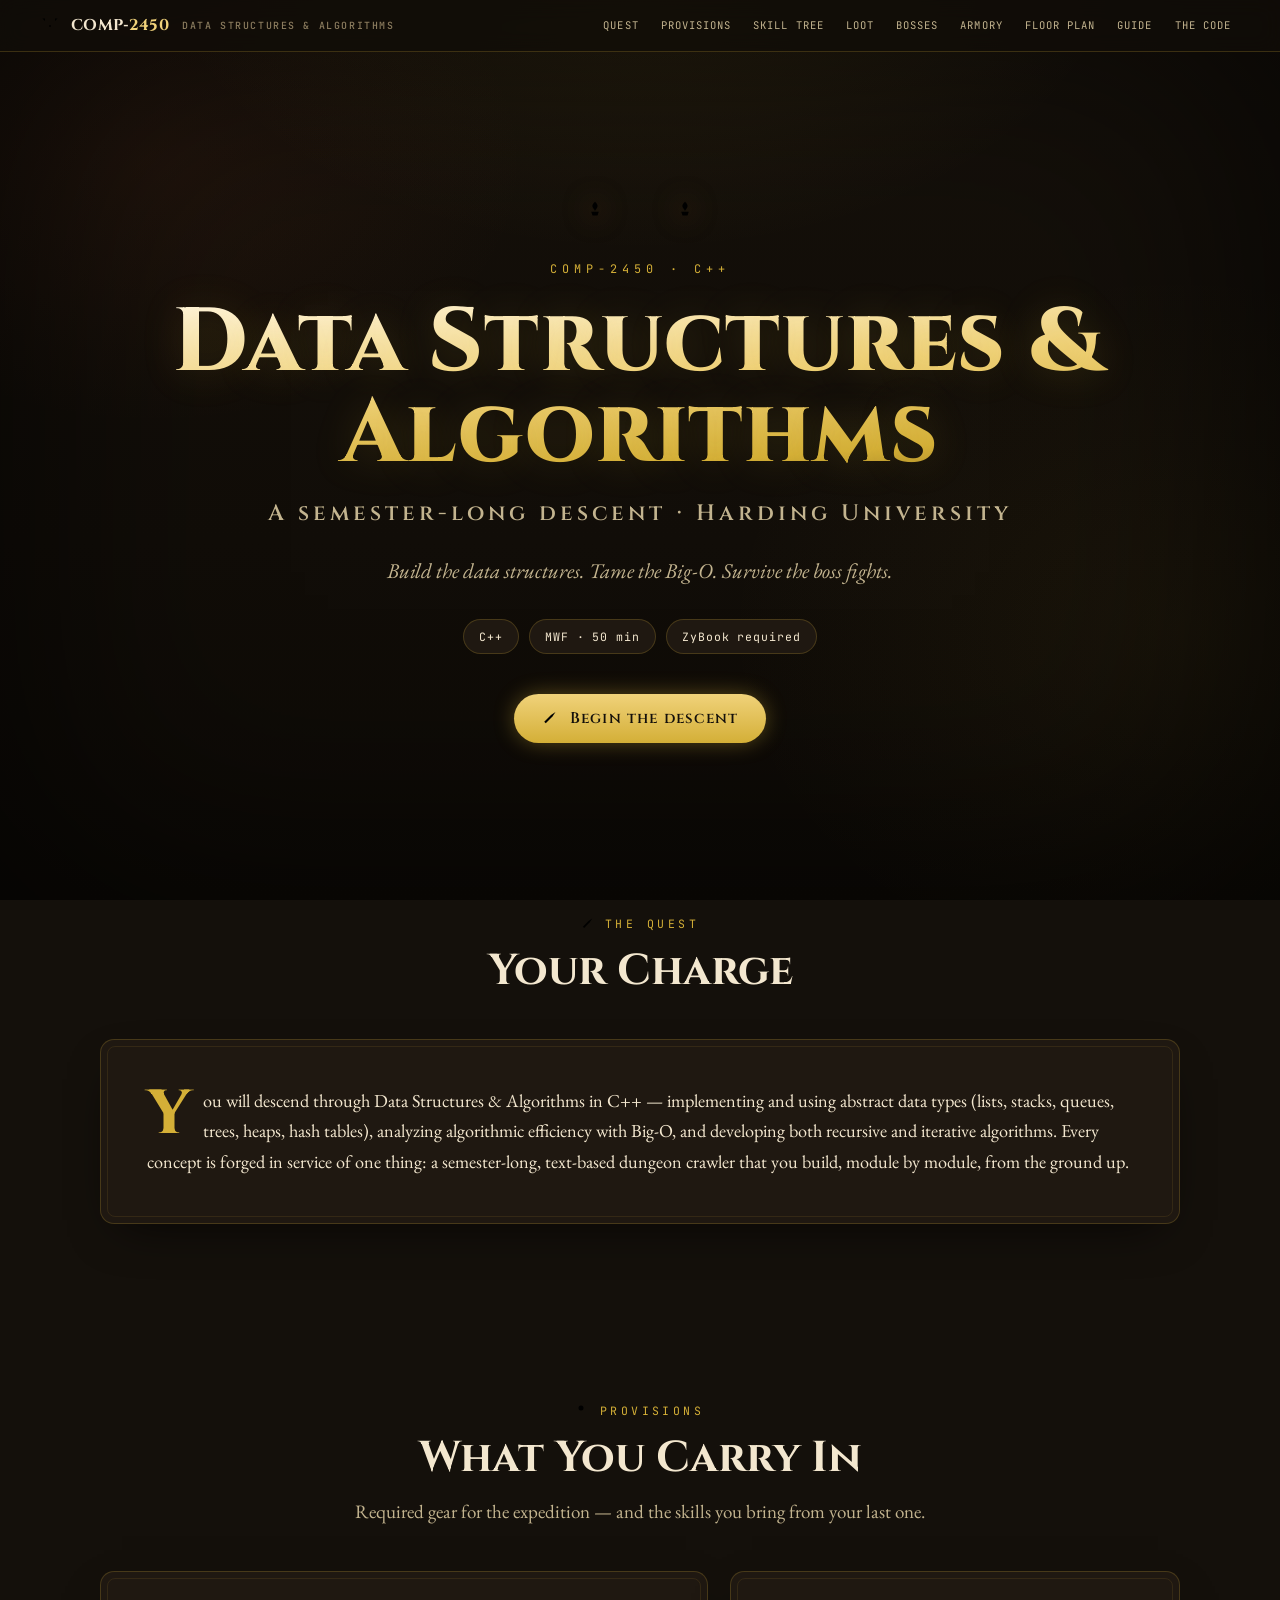
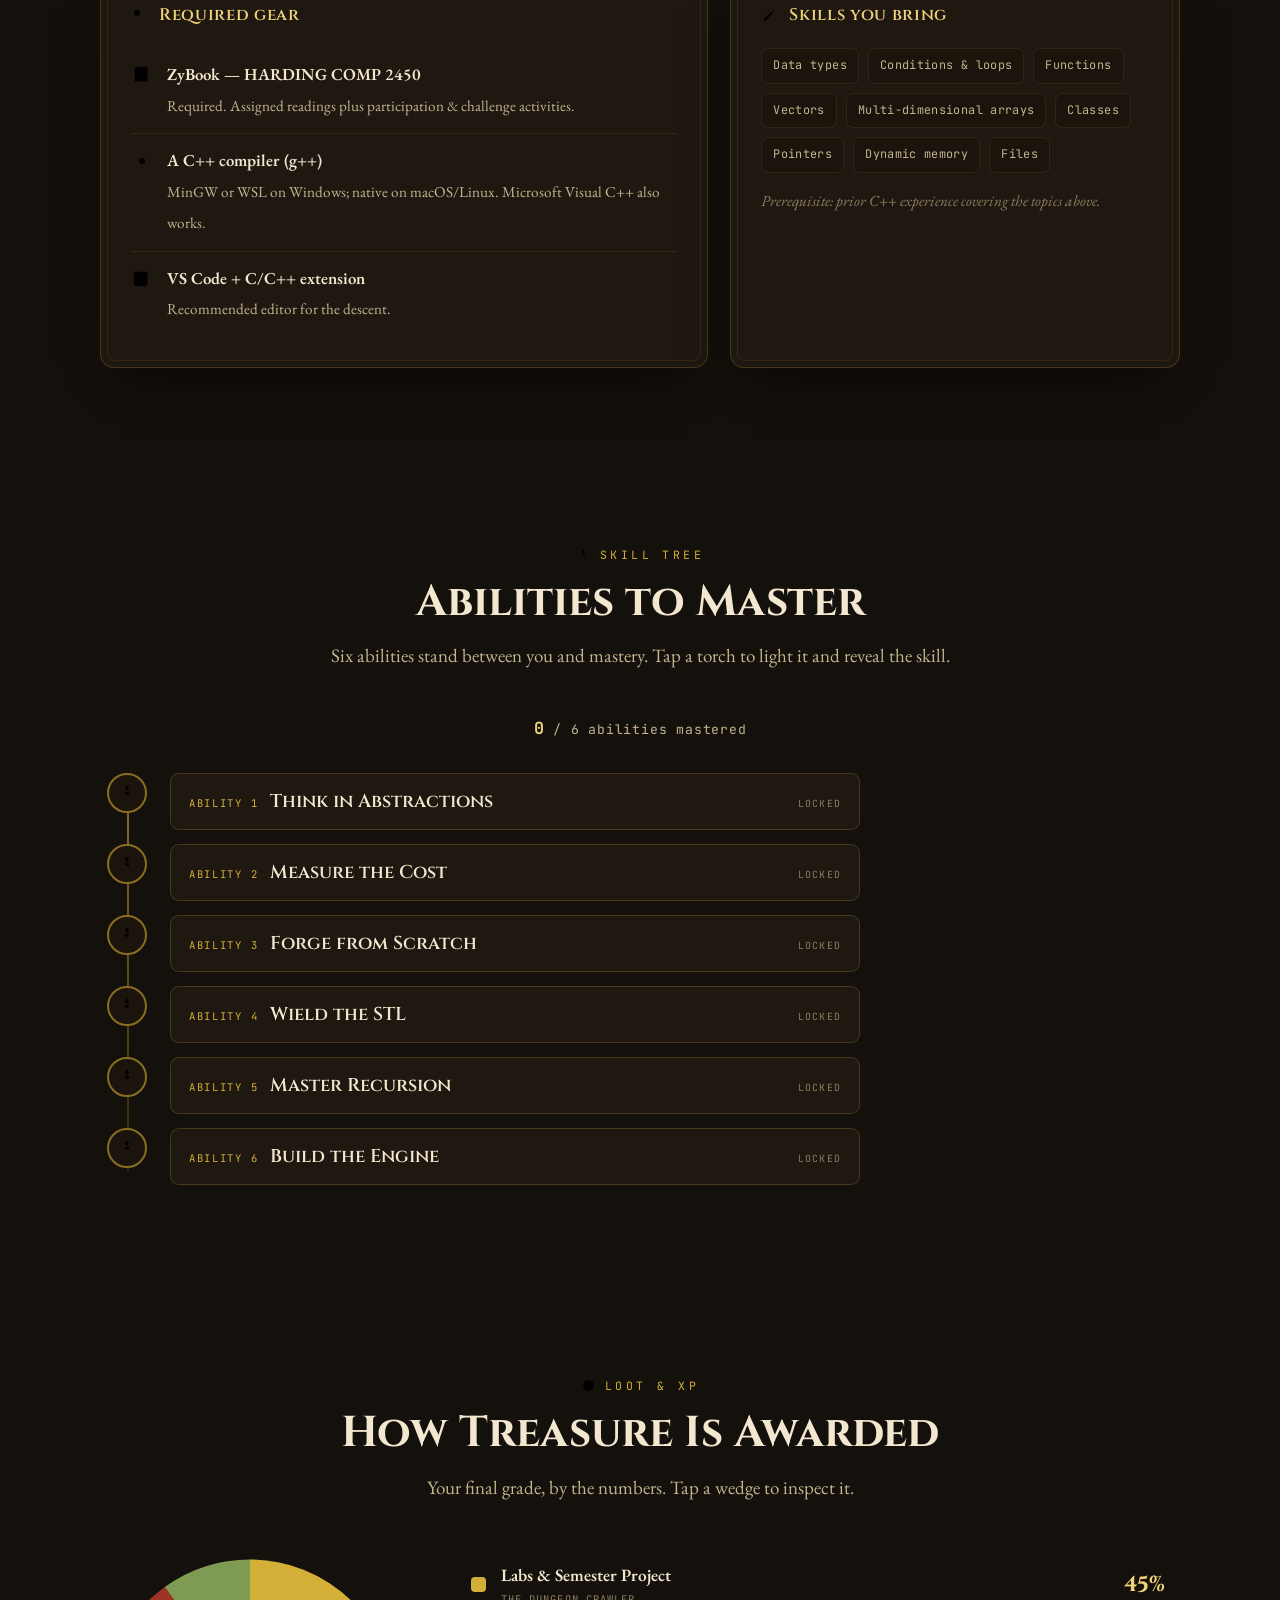
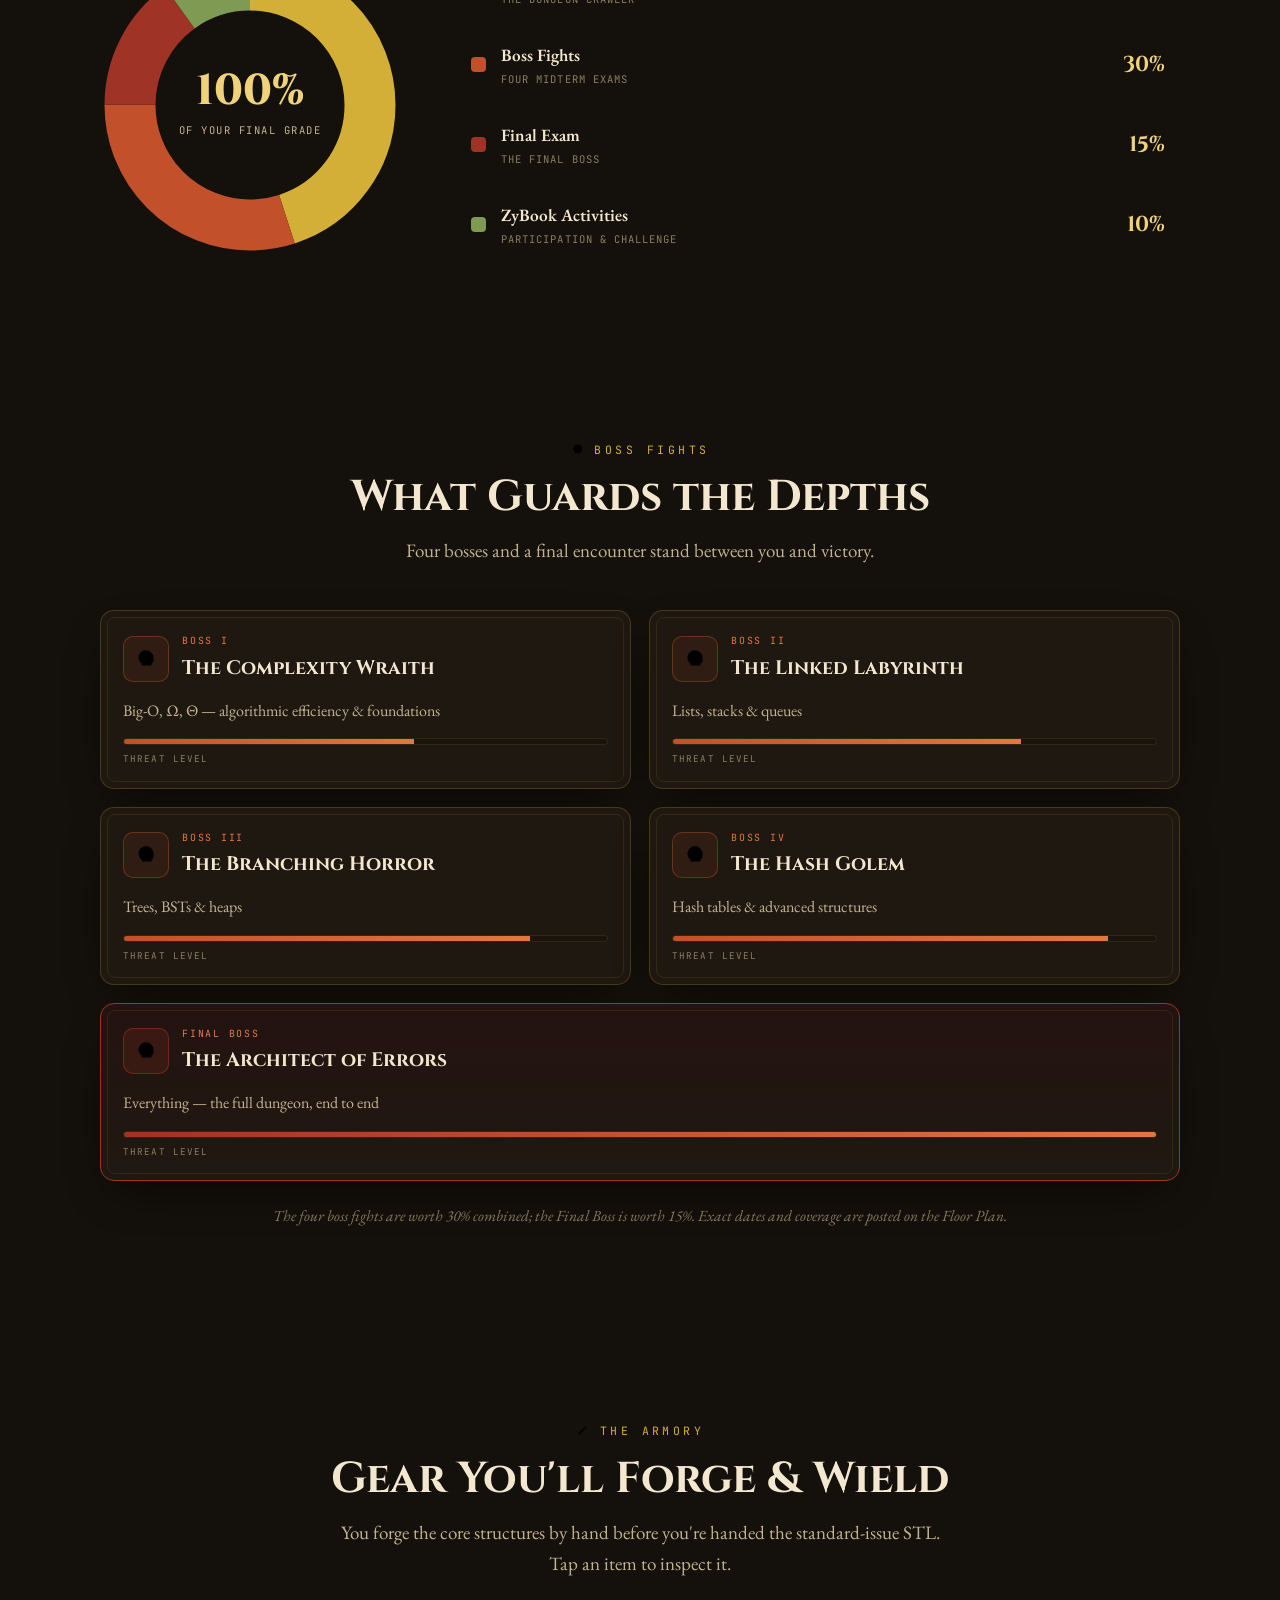
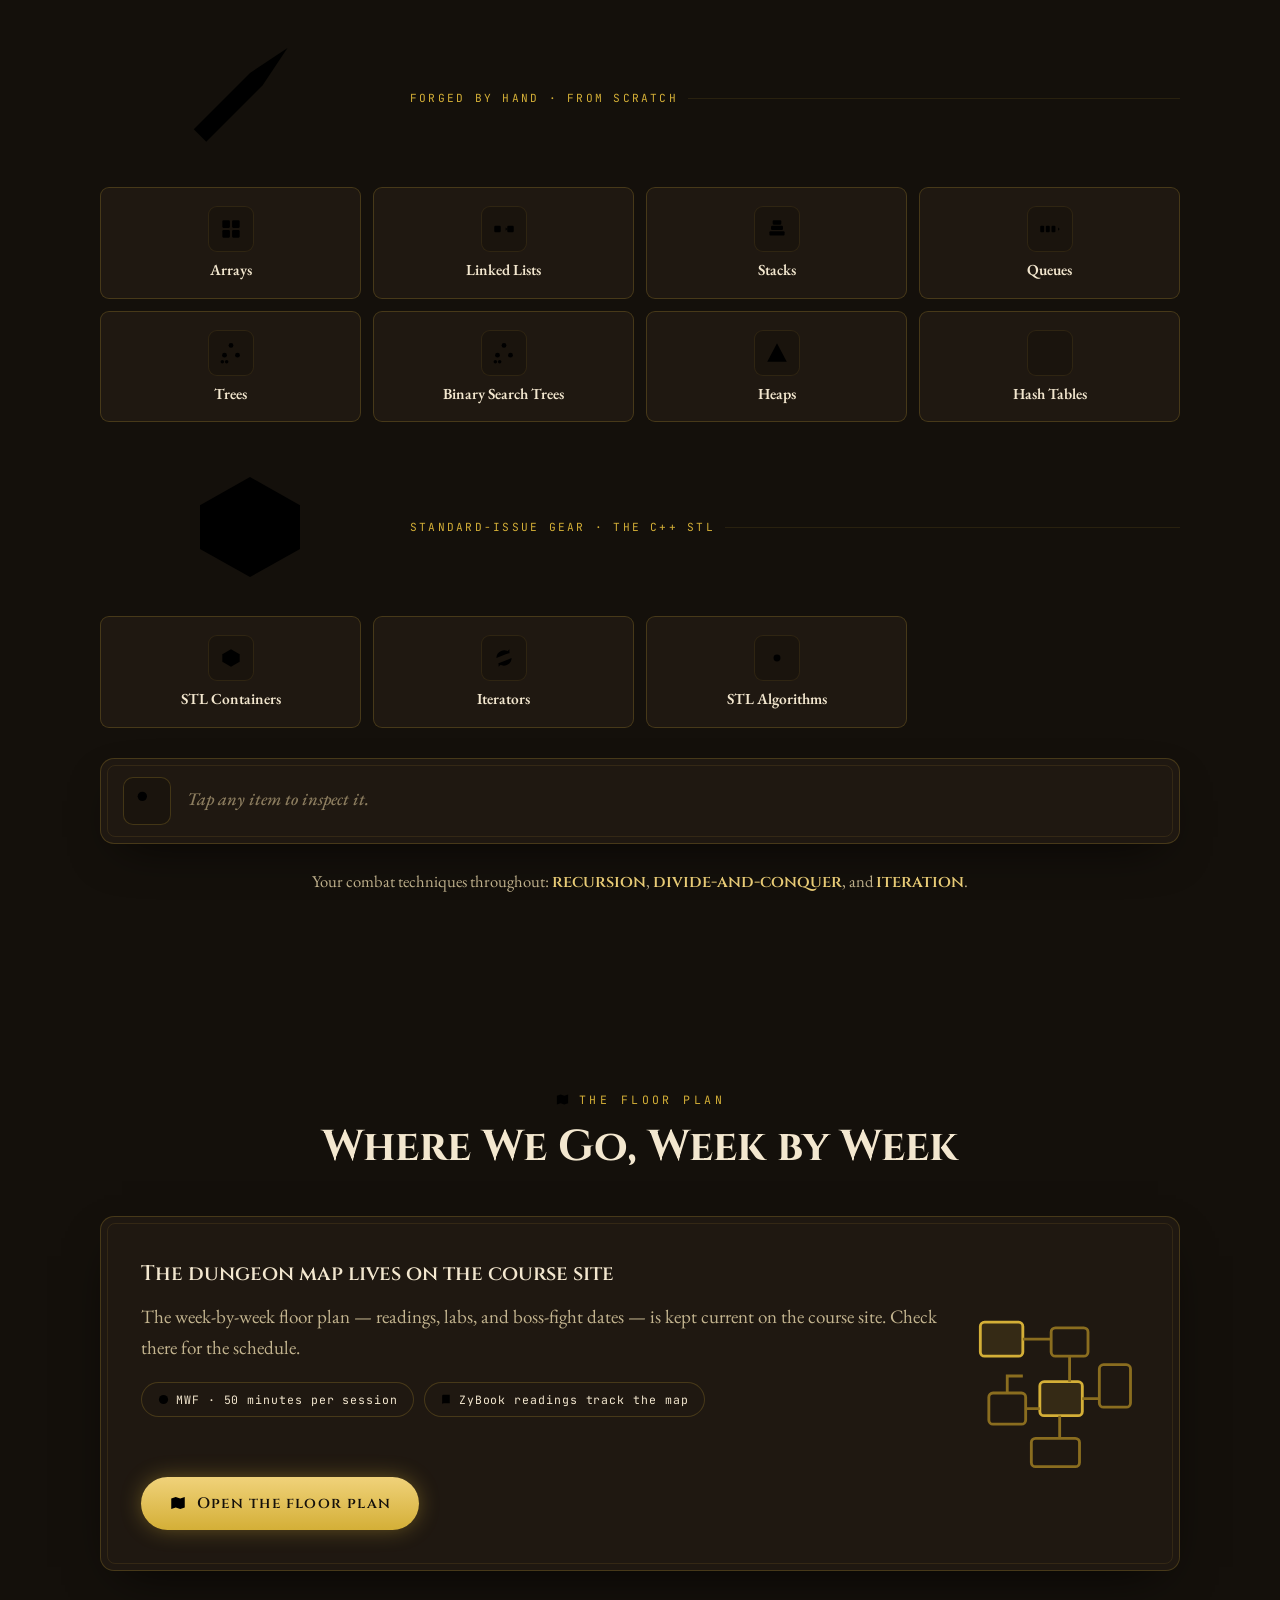
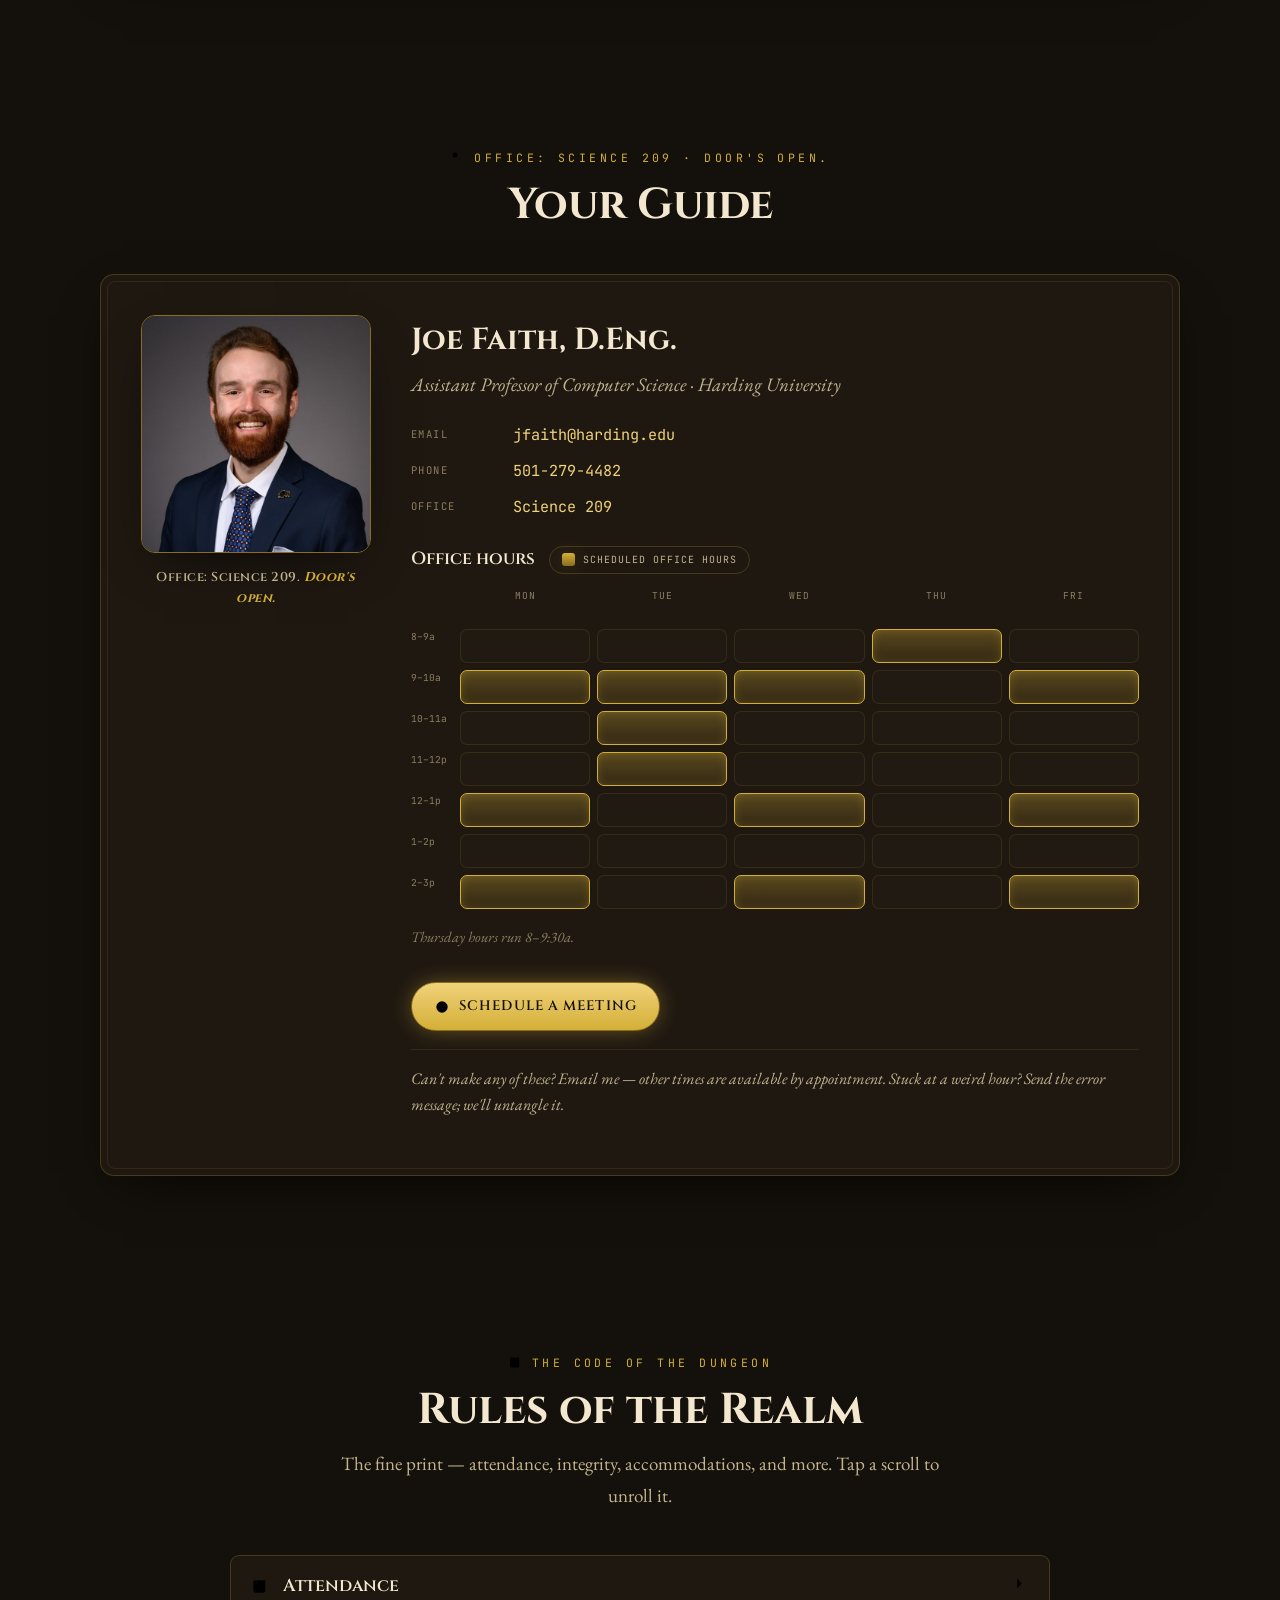
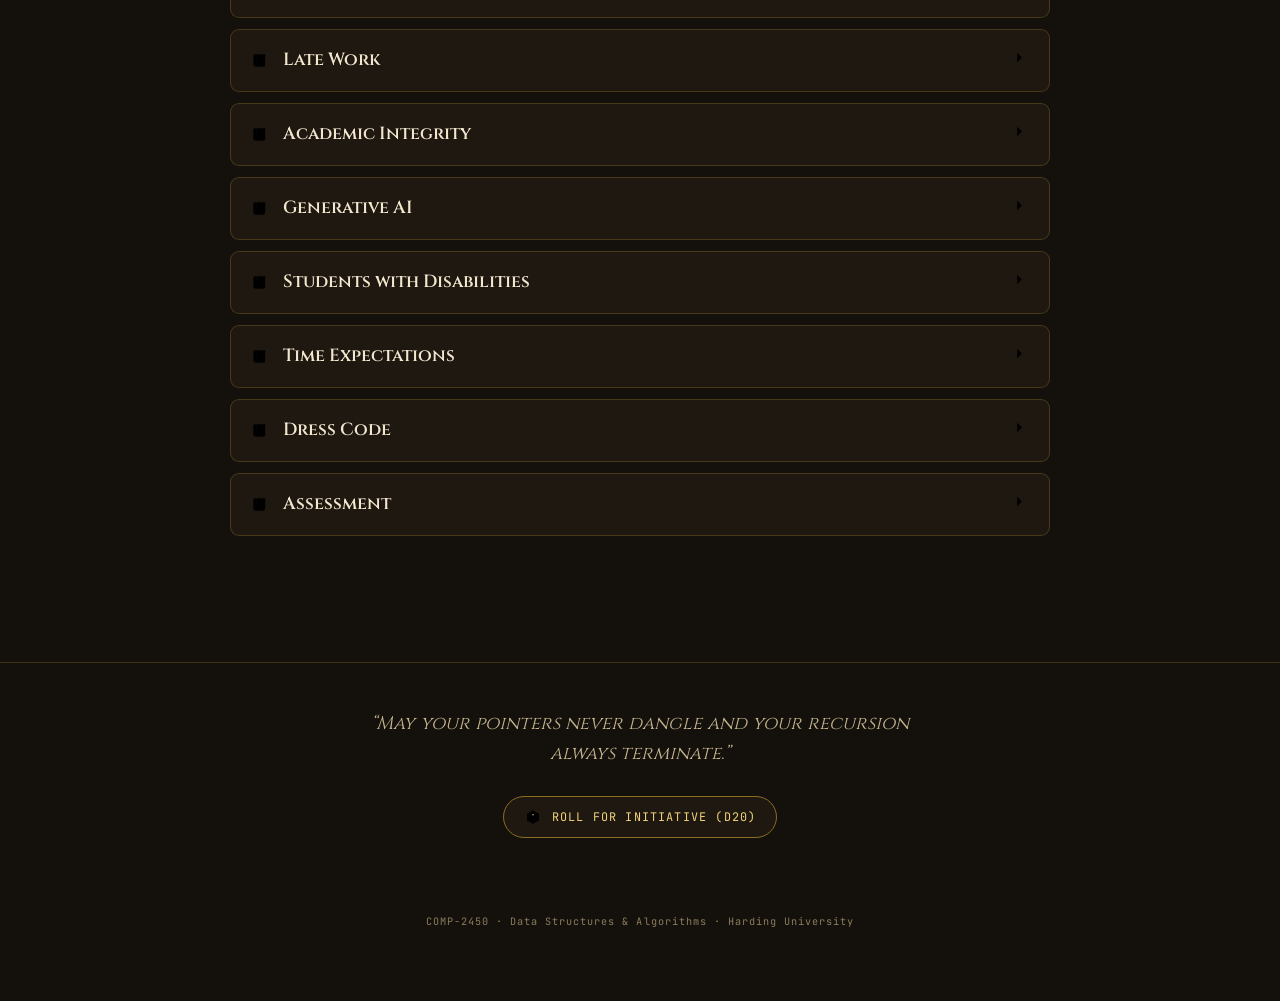
==== comp2450_syllabus_fall2026.html @ cab29ab5 "Add syllabus for Fall 2026" ====
<!DOCTYPE html>
<html lang="en">
<head>
<meta charset="UTF-8" />
<meta name="viewport" content="width=device-width, initial-scale=1.0" />
<title>COMP-2450 — Data Structures &amp; Algorithms</title>

<!--
  =====================================================================
  COMP-2450 · DATA STRUCTURES & ALGORITHMS — Interactive Syllabus
  ---------------------------------------------------------------------
  Theme: dungeon crawler. Dark gold-on-slate, torch-lit, parchment.
  Everything you'll want to edit lives in ONE place: the CONFIG object
  near the bottom of this file (look for "===== CONFIG ====="). Change
  text there and the page rebuilds itself. No build step, no frameworks.
  =====================================================================
-->

<!-- Typefaces:
     Cinzel       -> display headings (Roman-inscription serif, fantasy feel)
     EB Garamond  -> body copy (old-tome parchment readability)
     JetBrains Mono -> data, labels, contact info, "code" texture -->
<link rel="preconnect" href="https://fonts.googleapis.com" />
<link rel="preconnect" href="https://fonts.gstatic.com" crossorigin />
<link href="https://fonts.googleapis.com/css2?family=Cinzel:wght@500;600;700;800&family=EB+Garamond:ital,wght@0,400;0,500;0,600;1,400;1,500&family=JetBrains+Mono:wght@400;500;700&display=swap" rel="stylesheet" />

<style>
/* =====================================================================
   1. DESIGN TOKENS  (the whole palette + type system in one place)
   ===================================================================== */
:root{
  /* --- color: warm dungeon dark + antique gold + torch ember --- */
  --bg:        #14100b;   /* deep dungeon floor */
  --bg-2:      #1a140d;   /* slightly raised */
  --panel:     #1f1811;   /* panel base */
  --panel-2:   #271e14;   /* raised panel / hover */
  --ink:       #f3e7cf;   /* parchment cream (primary text) */
  --ink-dim:   #c3b48f;   /* dimmed parchment (secondary) */
  --ink-faint: #8c7d5f;   /* faint labels / eyebrows */
  --gold:      #d4af37;   /* primary gold */
  --gold-br:   #f0d27a;   /* bright gold highlight */
  --gold-deep: #8a6d1f;   /* shadowed gold (borders, rails) */
  --ember:     #c2502a;   /* danger / boss orange-red */
  --ember-br:  #e2783f;   /* bright ember */
  --crimson:   #9e3326;   /* final-boss deep red */
  --moss:      #7f9b53;   /* "unlocked" / success green */
  --line:      rgba(212,175,55,.22);  /* gold hairline */
  --line-soft: rgba(212,175,55,.11);  /* fainter hairline */

  /* --- shape & depth --- */
  --r:    14px;   /* panel radius */
  --r-sm: 9px;    /* small radius */
  --shadow: 0 18px 50px -22px rgba(0,0,0,.85);
  --glow-gold: 0 0 22px -2px rgba(212,175,55,.45);

  /* --- type --- */
  --display: "Cinzel", Georgia, serif;
  --body:    "EB Garamond", Georgia, serif;
  --mono:    "JetBrains Mono", ui-monospace, Menlo, monospace;
}

/* =====================================================================
   2. BASE / RESET
   ===================================================================== */
*,*::before,*::after{ box-sizing:border-box; }
html{ scroll-behavior:smooth; }
body{
  margin:0;
  background:var(--bg);
  color:var(--ink);
  font-family:var(--body);
  font-size:19px;
  line-height:1.65;
  -webkit-font-smoothing:antialiased;
  text-rendering:optimizeLegibility;
  overflow-x:hidden;
}
/* Layered torch-glow background painted onto the body */
body::before{
  content:"";
  position:fixed; inset:0; z-index:-2; pointer-events:none;
  background:
    radial-gradient(820px 540px at 50% -8%, rgba(212,175,55,.10), transparent 60%),
    radial-gradient(680px 480px at 12% 18%, rgba(194,80,42,.07), transparent 55%),
    radial-gradient(760px 600px at 92% 70%, rgba(212,175,55,.05), transparent 60%),
    linear-gradient(180deg, #16110b 0%, #110d08 60%, #0d0a06 100%);
}
/* Subtle stone-grain vignette */
body::after{
  content:"";
  position:fixed; inset:0; z-index:-1; pointer-events:none;
  box-shadow: inset 0 0 240px 40px rgba(0,0,0,.65);
  opacity:.9;
}
a{ color:var(--gold-br); text-decoration:none; }
a:hover{ text-decoration:underline; text-underline-offset:3px; }
img{ max-width:100%; display:block; }
:focus-visible{
  outline:2px solid var(--gold-br);
  outline-offset:3px;
  border-radius:4px;
}

.wrap{ width:min(1080px, 92vw); margin-inline:auto; }

/* =====================================================================
   3. DEPTH BAR (scroll progress, styled as how deep you've descended)
   ===================================================================== */
.depthbar{
  position:fixed; top:0; left:0; height:3px; width:0%;
  z-index:60;
  background:linear-gradient(90deg, var(--gold-deep), var(--gold) 50%, var(--gold-br));
  box-shadow:0 0 12px rgba(212,175,55,.6);
  transition:width .08s linear;
}

/* =====================================================================
   4. TOP BAR / QUEST-LOG NAV
   ===================================================================== */
.topbar{
  position:sticky; top:0; z-index:50;
  display:flex; align-items:center; justify-content:space-between;
  gap:16px; flex-wrap:wrap;
  padding:11px clamp(14px,4vw,40px);
  background:rgba(17,13,8,.78);
  backdrop-filter:blur(10px) saturate(1.1);
  border-bottom:1px solid var(--line);
}
.brand{
  display:flex; align-items:center; gap:11px;
  font-family:var(--display); font-weight:700; letter-spacing:.02em;
  color:var(--ink); font-size:.98rem;
}
.brand .ic{ width:20px; height:20px; color:var(--gold); }
.brand b{ color:var(--gold-br); font-weight:700; }
.brand small{
  font-family:var(--mono); font-size:.62rem; font-weight:500;
  letter-spacing:.16em; color:var(--ink-faint); text-transform:uppercase;
  margin-left:2px;
}
.qlog{ display:flex; flex-wrap:wrap; gap:2px 4px; }
.qlog a{
  font-family:var(--mono); font-size:.66rem; letter-spacing:.1em;
  text-transform:uppercase; color:var(--ink-dim);
  padding:6px 9px; border-radius:7px; transition:.18s;
}
.qlog a:hover{ color:var(--bg); background:var(--gold); text-decoration:none; }

/* =====================================================================
   5. AMBIENT EMBERS (drifting torch sparks; disabled if reduced-motion)
   ===================================================================== */
.embers{ position:fixed; inset:0; z-index:0; pointer-events:none; overflow:hidden; }
.ember{
  position:absolute; bottom:-12px; width:3px; height:3px; border-radius:50%;
  background:var(--ember-br); opacity:0;
  box-shadow:0 0 7px 1px rgba(226,120,63,.8);
  animation:rise linear infinite;
}
@keyframes rise{
  0%{ transform:translateY(0) translateX(0); opacity:0; }
  12%{ opacity:.9; }
  85%{ opacity:.55; }
  100%{ transform:translateY(-104vh) translateX(28px); opacity:0; }
}

/* main sits above ambient layers */
main{ position:relative; z-index:1; }

/* =====================================================================
   6. HERO — the dungeon entrance (the page's thesis)
   ===================================================================== */
.hero{ text-align:center; padding:clamp(64px,11vw,140px) 0 clamp(40px,7vw,80px); }
.hero .torch-row{ display:flex; justify-content:center; gap:60px; margin-bottom:26px; }
.hero .torch-row .ic{ width:30px; height:42px; color:var(--gold); filter:drop-shadow(0 0 14px rgba(226,120,63,.55)); animation:flicker 2.6s ease-in-out infinite; }
.hero .torch-row .ic:nth-child(2){ animation-delay:-1.1s; }
@keyframes flicker{ 0%,100%{opacity:1;transform:translateY(0)} 45%{opacity:.78;transform:translateY(-1px)} 70%{opacity:.92} }
.hero .kicker{
  font-family:var(--mono); font-size:.74rem; letter-spacing:.42em;
  text-transform:uppercase; color:var(--gold); margin-bottom:18px;
}
.hero h1{
  font-family:var(--display); font-weight:800;
  font-size:clamp(2.5rem,8.5vw,5.6rem); line-height:1.02; margin:0;
  letter-spacing:.01em;
  background:linear-gradient(176deg, #fff4d8 8%, var(--gold-br) 45%, var(--gold) 78%, var(--gold-deep) 100%);
  -webkit-background-clip:text; background-clip:text; color:transparent;
  text-shadow:0 2px 40px rgba(212,175,55,.18);
}
.hero .course-code{
  font-family:var(--display); font-weight:600; letter-spacing:.18em;
  color:var(--ink-dim); font-size:clamp(1rem,3vw,1.4rem); margin:14px 0 0;
}
.hero .sub{
  max-width:640px; margin:22px auto 0; color:var(--ink-dim);
  font-size:clamp(1.06rem,2.4vw,1.32rem); font-style:italic;
}
.hero .chips{ display:flex; justify-content:center; flex-wrap:wrap; gap:10px; margin-top:30px; }
.chip{
  font-family:var(--mono); font-size:.72rem; letter-spacing:.08em;
  color:var(--ink); background:var(--panel);
  border:1px solid var(--line); border-radius:999px; padding:7px 15px;
}
.enter-btn{
  display:inline-flex; align-items:center; gap:10px; margin-top:40px;
  font-family:var(--display); font-weight:600; letter-spacing:.08em;
  font-size:.95rem; color:var(--bg);
  background:linear-gradient(180deg, var(--gold-br), var(--gold));
  border:none; border-radius:999px; padding:14px 28px; cursor:pointer;
  box-shadow:var(--glow-gold); transition:.2s;
}
.enter-btn:hover{ transform:translateY(-2px); box-shadow:0 0 30px -2px rgba(212,175,55,.6); }
.enter-btn .ic{ width:18px; height:18px; }

/* =====================================================================
   7. FLOORS (sections) + headers + ornamental dividers
   ===================================================================== */
.floor{ padding:clamp(48px,8vw,86px) 0; }
.floor-head{ max-width:760px; margin:0 auto clamp(28px,4vw,44px); text-align:center; }
.eyebrow{
  font-family:var(--mono); font-size:.72rem; letter-spacing:.3em;
  text-transform:uppercase; color:var(--gold);
  display:inline-flex; align-items:center; gap:9px;
}
.eyebrow .ic{ width:15px; height:15px; }
.floor-head h2{
  font-family:var(--display); font-weight:700;
  font-size:clamp(1.7rem,4.6vw,2.7rem); line-height:1.1;
  margin:.5rem 0 0; color:var(--ink);
}
.floor-head p.intro{ margin:.85rem auto 0; color:var(--ink-dim); max-width:620px; }

/* rune divider: ⟡ between two gold rules */
.rune-divider{ display:flex; align-items:center; justify-content:center; gap:16px; margin:46px auto; color:var(--gold-deep); }
.rune-divider::before,.rune-divider::after{ content:""; height:1px; width:min(120px,22vw); background:linear-gradient(90deg,transparent,var(--gold-deep)); }
.rune-divider::after{ background:linear-gradient(90deg,var(--gold-deep),transparent); }
.rune-divider span{ color:var(--gold); font-size:1.1rem; }

/* generic panel (old-tome card with a faint inner border) */
.panel{
  position:relative; background:var(--panel);
  border:1px solid var(--line); border-radius:var(--r);
  box-shadow:var(--shadow);
}
.panel::after{
  content:""; position:absolute; inset:6px; border:1px solid var(--line-soft);
  border-radius:calc(var(--r) - 6px); pointer-events:none;
}

/* =====================================================================
   8. QUEST (course description)
   ===================================================================== */
.quest-panel{ padding:clamp(26px,5vw,46px); }
.quest-panel p{ margin:0; font-size:1.14rem; }
.quest-panel .drop::first-letter{
  font-family:var(--display); font-weight:800; font-size:3.4em;
  float:left; line-height:.74; padding:6px 12px 0 0; color:var(--gold);
}

/* =====================================================================
   9. PROVISIONS (materials + prerequisites)
   ===================================================================== */
.prov-grid{ display:grid; grid-template-columns:1.15fr .85fr; gap:22px; }
.prov-card{ padding:clamp(22px,3vw,30px); }
.prov-card h3{ font-family:var(--display); font-weight:600; font-size:1.05rem; letter-spacing:.04em; color:var(--gold-br); margin:0 0 18px; display:flex; align-items:center; gap:10px; }
.prov-card h3 .ic{ width:18px; height:18px; color:var(--gold); }
.gear-item{ display:flex; gap:14px; padding:13px 0; border-top:1px solid var(--line-soft); }
.gear-item:first-of-type{ border-top:none; }
.gear-item .ic{ width:22px; height:22px; color:var(--gold); flex:none; margin-top:3px; }
.gear-item b{ font-family:var(--body); font-weight:600; color:var(--ink); display:block; font-size:1.05rem; }
.gear-item span{ color:var(--ink-dim); font-size:.95rem; }
.prereq-list{ display:flex; flex-wrap:wrap; gap:9px; margin-top:6px; }
.prereq{ font-family:var(--mono); font-size:.74rem; letter-spacing:.03em; color:var(--ink-dim); background:var(--bg-2); border:1px solid var(--line-soft); border-radius:7px; padding:7px 11px; }
.prov-note{ color:var(--ink-faint); font-style:italic; font-size:.96rem; margin-top:16px; }

/* =====================================================================
   10. SKILL TREE  (THE SIGNATURE — torch path of learning outcomes)
   ===================================================================== */
.tree-meta{ text-align:center; font-family:var(--mono); font-size:.82rem; letter-spacing:.06em; color:var(--ink-dim); margin-bottom:30px; }
.tree-meta b{ color:var(--gold-br); font-size:1.05rem; }
.path{ position:relative; max-width:760px; margin-inline:auto; }
/* the descending path line */
.path::before{
  content:""; position:absolute; left:27px; top:14px; bottom:14px; width:2px;
  background:linear-gradient(180deg, var(--gold-deep), rgba(138,109,31,.25));
}
.tnode{ display:grid; grid-template-columns:54px 1fr; gap:0 16px; margin-bottom:14px; }
.railcell{ position:relative; }
.dot{
  position:relative; width:40px; height:40px; margin:0 auto;
  display:grid; place-items:center; border-radius:50%;
  background:var(--bg-2); border:2px solid var(--gold-deep);
  z-index:1; transition:.3s;
}
.dot .ic{ width:20px; height:24px; color:var(--ink-faint); transition:.3s; }
.card-btn{
  width:100%; text-align:left; cursor:pointer; color:inherit;
  background:var(--panel); border:1px solid var(--line); border-radius:var(--r-sm);
  padding:15px 18px; transition:.22s; font-family:inherit;
}
.card-btn:hover{ background:var(--panel-2); border-color:var(--gold-deep); transform:translateX(3px); }
.card-head{ display:flex; align-items:baseline; gap:12px; flex-wrap:wrap; }
.card-head .num{ font-family:var(--mono); font-size:.66rem; letter-spacing:.16em; text-transform:uppercase; color:var(--gold); }
.card-head .ttl{ font-family:var(--display); font-weight:600; font-size:1.16rem; color:var(--ink); }
.card-head .lockword{ margin-left:auto; font-family:var(--mono); font-size:.62rem; letter-spacing:.12em; text-transform:uppercase; color:var(--ink-faint); }
.card-body{ max-height:0; overflow:hidden; transition:max-height .35s ease, margin .35s ease, opacity .3s; opacity:0; }
.card-body p{ margin:12px 0 2px; color:var(--ink-dim); font-size:1.04rem; }
/* unlocked state */
.tnode.lit .dot{ background:radial-gradient(circle at 50% 35%, #4a3410, #1a1308); border-color:var(--gold); box-shadow:var(--glow-gold), 0 0 28px -4px rgba(226,120,63,.6); }
.tnode.lit .dot .ic{ color:var(--gold-br); filter:drop-shadow(0 0 6px rgba(226,120,63,.8)); animation:flicker 2.4s ease-in-out infinite; }
.tnode.lit .card-btn{ border-color:var(--gold); }
.tnode.lit .card-head .ttl{ color:var(--gold-br); }
.tnode.lit .card-head .lockword{ color:var(--moss); }
.tnode.lit .card-body{ max-height:240px; opacity:1; }
.tree-done{
  margin:30px auto 0; max-width:520px; text-align:center;
  font-family:var(--display); font-weight:600; letter-spacing:.04em; color:var(--moss);
  background:rgba(127,155,83,.08); border:1px solid rgba(127,155,83,.35);
  border-radius:var(--r-sm); padding:16px 20px;
}

/* =====================================================================
   11. LOOT & XP (grading donut + legend)
   ===================================================================== */
.loot-grid{ display:grid; grid-template-columns:300px 1fr; gap:clamp(24px,5vw,56px); align-items:center; }
.donut-wrap{ position:relative; width:300px; height:300px; margin:0 auto; }
.donut-wrap svg{ width:100%; height:100%; transform:rotate(-90deg); }
.donut-seg{ fill:none; stroke-width:34; stroke-linecap:butt; transition:stroke-dasharray 1s cubic-bezier(.2,.7,.2,1), stroke-width .2s, opacity .2s; cursor:pointer; }
.donut-center{ position:absolute; inset:0; display:grid; place-content:center; text-align:center; pointer-events:none; }
.donut-center .big{ font-family:var(--display); font-weight:800; font-size:2.7rem; line-height:1; color:var(--gold-br); }
.donut-center .lab{ font-family:var(--mono); font-size:.66rem; letter-spacing:.14em; text-transform:uppercase; color:var(--ink-dim); margin-top:8px; max-width:160px; }
.legend{ display:flex; flex-direction:column; gap:4px; }
.legend-row{
  display:grid; grid-template-columns:16px 1fr auto; align-items:center; gap:14px;
  padding:13px 14px; border-radius:var(--r-sm); cursor:pointer;
  border:1px solid transparent; transition:.18s;
}
.legend-row:hover,.legend-row.active{ background:var(--panel); border-color:var(--line); }
.legend-row .swatch{ width:15px; height:15px; border-radius:4px; }
.legend-row .name{ font-family:var(--body); font-weight:600; font-size:1.08rem; color:var(--ink); }
.legend-row .name small{ display:block; font-family:var(--mono); font-weight:400; font-size:.66rem; letter-spacing:.1em; text-transform:uppercase; color:var(--ink-faint); margin-top:2px; }
.legend-row .wt{ font-family:var(--display); font-weight:700; font-size:1.35rem; color:var(--gold-br); }

/* =====================================================================
   12. BOSS FIGHTS (exams)
   ===================================================================== */
.boss-grid{ display:grid; grid-template-columns:repeat(2,1fr); gap:18px; }
.boss{ padding:22px 22px 20px; transition:.22s; }
.boss:hover{ transform:translateY(-3px); border-color:var(--ember); }
.boss-top{ display:flex; align-items:center; gap:13px; margin-bottom:14px; }
.boss-sigil{ width:46px; height:46px; flex:none; display:grid; place-items:center; border-radius:10px; background:rgba(194,80,42,.1); border:1px solid rgba(194,80,42,.4); }
.boss-sigil .ic{ width:26px; height:26px; color:var(--ember-br); }
.boss .numeral{ font-family:var(--mono); font-size:.62rem; letter-spacing:.18em; text-transform:uppercase; color:var(--ember-br); }
.boss h3{ font-family:var(--display); font-weight:700; font-size:1.22rem; margin:2px 0 0; color:var(--ink); }
.boss .tests{ color:var(--ink-dim); font-size:1rem; margin:0 0 14px; }
.hpbar{ height:7px; border-radius:6px; background:var(--bg-2); border:1px solid var(--line-soft); overflow:hidden; }
.hpbar i{ display:block; height:100%; background:linear-gradient(90deg,var(--ember),var(--ember-br)); width:0; transition:width 1.1s ease; }
.hplabel{ font-family:var(--mono); font-size:.58rem; letter-spacing:.12em; text-transform:uppercase; color:var(--ink-faint); margin-top:7px; }
/* final boss spans the row and goes crimson */
.boss.final{ grid-column:1 / -1; background:linear-gradient(180deg, #241310, var(--panel)); border-color:var(--crimson); }
.boss.final .boss-sigil{ background:rgba(158,51,38,.18); border-color:rgba(158,51,38,.55); }
.boss.final .boss-sigil .ic, .boss.final .numeral{ color:#e07a55; }
.boss.final .hpbar i{ background:linear-gradient(90deg,var(--crimson),var(--ember-br)); }
.boss-note{ text-align:center; color:var(--ink-faint); font-style:italic; font-size:.97rem; margin-top:22px; }

/* =====================================================================
   13. THE ARMORY (data structures)
   ===================================================================== */
.armory-label{ font-family:var(--mono); font-size:.7rem; letter-spacing:.2em; text-transform:uppercase; color:var(--gold); margin:6px 0 14px; display:flex; align-items:center; gap:10px; }
.armory-label::after{ content:""; flex:1; height:1px; background:var(--line-soft); }
.inv-grid{ display:grid; grid-template-columns:repeat(4,1fr); gap:12px; margin-bottom:30px; }
.inv-tile{
  display:flex; flex-direction:column; align-items:center; gap:9px;
  padding:18px 10px; cursor:pointer; text-align:center;
  background:var(--panel); border:1px solid var(--line); border-radius:var(--r-sm);
  transition:.18s; font-family:inherit; color:inherit;
}
.inv-tile:hover{ background:var(--panel-2); border-color:var(--gold); transform:translateY(-2px); }
.inv-tile.sel{ border-color:var(--gold); box-shadow:var(--glow-gold); }
.inv-tile .slot{ width:46px; height:46px; display:grid; place-items:center; border-radius:9px; background:var(--bg-2); border:1px solid var(--line-soft); }
.inv-tile .slot .ic{ width:26px; height:26px; color:var(--gold); }
.inv-tile .nm{ font-family:var(--body); font-weight:600; font-size:.96rem; color:var(--ink); line-height:1.2; }
.inv-stl .slot .ic{ color:var(--ink-dim); }
/* the "examine" readout panel */
.examine{ padding:18px 22px; display:flex; gap:16px; align-items:center; min-height:74px; }
.examine .slot{ width:48px; height:48px; flex:none; display:grid; place-items:center; border-radius:10px; background:var(--bg-2); border:1px solid var(--line); }
.examine .slot .ic{ width:28px; height:28px; color:var(--gold); }
.examine .txt b{ font-family:var(--display); font-weight:600; color:var(--gold-br); font-size:1.12rem; }
.examine .txt p{ margin:3px 0 0; color:var(--ink-dim); font-size:1.02rem; }
.examine.empty .txt b{ color:var(--ink-faint); font-family:var(--body); font-style:italic; font-weight:500; }
.techniques{ text-align:center; color:var(--ink-dim); font-size:1.04rem; margin-top:24px; }
.techniques b{ color:var(--gold-br); font-family:var(--display); font-weight:600; }

/* =====================================================================
   14. FLOOR PLAN (schedule)
   ===================================================================== */
.map-card{ padding:clamp(26px,4vw,40px); display:grid; grid-template-columns:1fr auto; gap:30px; align-items:center; }
.map-card .map-text h3{ font-family:var(--display); font-weight:600; font-size:1.3rem; color:var(--ink); margin:0 0 10px; }
.map-card .map-text p{ color:var(--ink-dim); margin:0 0 18px; }
.map-meta{ display:flex; flex-wrap:wrap; gap:10px; margin-bottom:20px; }
.map-meta .chip .ic{ width:13px; height:13px; vertical-align:-2px; margin-right:6px; color:var(--gold); }
.map-svg{ width:170px; height:170px; color:var(--gold-deep); flex:none; }
.map-svg .lit{ fill:rgba(212,175,55,.12); stroke:var(--gold); }

/* =====================================================================
   15. YOUR GUIDE (NPC contact card — mirrors the screenshot)
   ===================================================================== */
.npc{ padding:clamp(24px,4vw,40px); display:grid; grid-template-columns:230px 1fr; gap:clamp(22px,4vw,40px); }
.npc .portrait{ width:230px; }
.npc .portrait img{ border-radius:var(--r); border:1px solid var(--gold-deep); box-shadow:var(--shadow); }
.npc .door{ font-family:var(--display); font-weight:600; font-size:.8rem; letter-spacing:.04em; text-align:center; margin-top:14px; color:var(--ink-dim); }
.npc .door b{ color:var(--gold); font-style:italic; }
.npc h3{ font-family:var(--display); font-weight:700; font-size:1.9rem; margin:0; color:var(--ink); }
.npc .role{ font-style:italic; color:var(--ink-dim); margin:4px 0 22px; }
.contact{ display:grid; grid-template-columns:88px 1fr; gap:11px 14px; margin-bottom:26px; }
.contact dt{ font-family:var(--mono); font-size:.66rem; letter-spacing:.14em; text-transform:uppercase; color:var(--ink-faint); align-self:center; }
.contact dd{ margin:0; font-family:var(--mono); font-size:.95rem; color:var(--gold-br); }
.contact dd a{ color:var(--gold-br); }
.oh-head{ display:flex; align-items:center; gap:14px; flex-wrap:wrap; margin-bottom:14px; }
.oh-head h4{ font-family:var(--display); font-weight:600; font-size:1.1rem; margin:0; color:var(--ink); }
.oh-legend{ display:inline-flex; align-items:center; gap:8px; font-family:var(--mono); font-size:.62rem; letter-spacing:.1em; text-transform:uppercase; color:var(--ink-dim); border:1px solid var(--line); border-radius:999px; padding:5px 12px; }
.oh-legend .sw{ width:13px; height:13px; border-radius:3px; background:linear-gradient(180deg,var(--gold),var(--gold-deep)); box-shadow:var(--glow-gold); }
/* office-hours grid */
.oh-grid{ display:grid; grid-template-columns:auto repeat(5,1fr); gap:7px; }
.oh-grid .cell{ min-height:34px; }
.oh-grid .day{ font-family:var(--mono); font-size:.6rem; letter-spacing:.1em; text-transform:uppercase; color:var(--ink-faint); text-align:center; align-self:center; }
.oh-grid .time{ font-family:var(--mono); font-size:.6rem; color:var(--ink-faint); align-self:center; padding-right:6px; white-space:nowrap; }
.oh-grid .slot{ border:1px solid var(--line-soft); border-radius:7px; background:rgba(255,255,255,.012); }
.oh-grid .slot.on{ background:linear-gradient(180deg, rgba(212,175,55,.32), rgba(138,109,31,.18)); border-color:var(--gold); box-shadow:inset 0 0 12px -4px rgba(212,175,55,.5); }
.oh-note{ color:var(--ink-faint); font-style:italic; font-size:.92rem; margin-top:16px; }
.npc .closer{ color:var(--ink-dim); font-style:italic; font-size:1rem; margin-top:18px; border-top:1px solid var(--line-soft); padding-top:16px; }
/* "Schedule a Meeting" button — a lit doorway out of the office-hours grid.
   Gold gradient on dark ink so it reads as the card's primary call to action. */
.book-btn{
  display:inline-flex; align-items:center; gap:9px; margin-top:18px;
  font-family:var(--display); font-weight:600; font-size:.86rem;
  letter-spacing:.08em; text-transform:uppercase; color:var(--bg);
  background:linear-gradient(180deg, var(--gold-br), var(--gold));
  border:1px solid var(--gold-deep); border-radius:999px; padding:12px 22px;
  box-shadow:var(--glow-gold); transition:transform .18s, box-shadow .18s, filter .18s;
}
.book-btn:hover{ filter:brightness(1.06); transform:translateY(-2px); box-shadow:0 6px 20px rgba(212,175,55,.4); text-decoration:none; }
.book-btn .ic{ width:16px; height:16px; color:var(--bg); }

/* =====================================================================
   16. CODE OF THE DUNGEON (policies as unrollable scrolls)
   ===================================================================== */
.scrolls{ max-width:820px; margin-inline:auto; display:flex; flex-direction:column; gap:11px; }
.scroll{ background:var(--panel); border:1px solid var(--line); border-radius:var(--r-sm); overflow:hidden; }
.scroll[open]{ border-color:var(--gold-deep); }
.scroll summary{
  list-style:none; cursor:pointer; padding:16px 20px;
  display:flex; align-items:center; gap:13px;
  font-family:var(--display); font-weight:600; font-size:1.1rem; color:var(--ink);
}
.scroll summary::-webkit-details-marker{ display:none; }
.scroll summary .ic{ width:19px; height:19px; color:var(--gold); flex:none; }
.scroll summary .chev{ margin-left:auto; color:var(--gold); transition:transform .25s; font-family:var(--mono); }
.scroll[open] summary .chev{ transform:rotate(90deg); }
.scroll .scroll-body{ padding:0 20px 20px 52px; color:var(--ink-dim); font-size:1.04rem; }
.scroll[open] summary .ttl{ color:var(--gold-br); }

/* =====================================================================
   17. FOOTER + dice easter egg
   ===================================================================== */
.foot{ position:relative; z-index:1; border-top:1px solid var(--line); margin-top:40px; padding:46px 0 60px; text-align:center; }
.foot .flavor{ font-family:var(--display); font-style:italic; color:var(--ink-dim); font-size:1.15rem; max-width:560px; margin:0 auto 26px; }
.dice-btn{
  display:inline-flex; align-items:center; gap:10px;
  font-family:var(--mono); font-size:.74rem; letter-spacing:.1em; text-transform:uppercase;
  color:var(--gold-br); background:var(--panel); border:1px solid var(--gold-deep);
  border-radius:999px; padding:11px 20px; cursor:pointer; transition:.18s;
}
.dice-btn:hover{ background:var(--panel-2); border-color:var(--gold); }
.dice-btn .ic{ width:18px; height:18px; }
.dice-result{ margin-top:18px; min-height:24px; font-family:var(--body); font-style:italic; color:var(--ink-dim); }
.dice-result b{ color:var(--gold-br); font-style:normal; }
.foot .colophon{ margin-top:34px; font-family:var(--mono); font-size:.64rem; letter-spacing:.1em; color:var(--ink-faint); }

/* =====================================================================
   18. SCROLL-REVEAL animation
   ===================================================================== */
.reveal{ opacity:0; transform:translateY(22px); transition:opacity .7s ease, transform .7s ease; }
.reveal.in{ opacity:1; transform:none; }

/* =====================================================================
   19. RESPONSIVE
   ===================================================================== */
@media (max-width:880px){
  .prov-grid,.loot-grid,.map-card,.npc{ grid-template-columns:1fr; }
  .boss-grid,.inv-grid{ grid-template-columns:repeat(2,1fr); }
  .donut-wrap{ width:260px; height:260px; }
  .npc .portrait{ width:200px; margin-inline:auto; }
  .map-svg{ margin-inline:auto; }
}
@media (max-width:520px){
  body{ font-size:18px; }
  .inv-grid{ grid-template-columns:repeat(2,1fr); }
  .boss-grid{ grid-template-columns:1fr; }
  .contact{ grid-template-columns:1fr; gap:3px 0; }
  .contact dt{ margin-top:10px; }
  .hero .torch-row{ gap:44px; }
}

/* =====================================================================
   20. ACCESSIBILITY — respect reduced motion
   ===================================================================== */
@media (prefers-reduced-motion:reduce){
  *{ animation:none !important; transition:none !important; scroll-behavior:auto !important; }
  .reveal{ opacity:1; transform:none; }
}
</style>
</head>

<body>
  <!-- progress / "how deep you've descended" -->
  <div class="depthbar" id="depthbar" aria-hidden="true"></div>

  <!-- ===== TOP BAR / QUEST LOG ===== -->
  <header class="topbar">
    <div class="brand">
      <svg class="ic"><use href="#ic-swords"/></svg>
      <span>COMP&#8209;<b>2450</b></span>
      <small>Data Structures &amp; Algorithms</small>
    </div>
    <nav class="qlog" aria-label="Sections">
      <a href="#quest">Quest</a>
      <a href="#provisions">Provisions</a>
      <a href="#skills">Skill Tree</a>
      <a href="#loot">Loot</a>
      <a href="#bosses">Bosses</a>
      <a href="#armory">Armory</a>
      <a href="#map">Floor Plan</a>
      <a href="#guide">Guide</a>
      <a href="#code">The Code</a>
    </nav>
  </header>

  <!-- ambient torch sparks (filled by JS) -->
  <div class="embers" id="embers" aria-hidden="true"></div>

  <!-- if JS is off, students still get the essentials -->
  <noscript>
    <div class="wrap" style="padding:40px 0;color:#c3b48f">
      <h1 style="font-family:Cinzel,serif;color:#f0d27a">COMP-2450 — Data Structures &amp; Algorithms (C++)</h1>
      <p>This interactive syllabus needs JavaScript. Quick essentials:
      instructor <b>Joe Faith, D.Eng.</b>, <a href="mailto:jfaith@harding.edu">jfaith@harding.edu</a>,
      Science 209. Schedule / floor plan: <a href="https://hogred.github.io/comp2450/">hogred.github.io/comp2450</a>.</p>
    </div>
  </noscript>

  <main>
    <!-- Each section is filled by its render function from CONFIG -->
    <section id="hero" class="hero"></section>
    <div class="wrap">
      <section id="quest" class="floor reveal"></section>
      <section id="provisions" class="floor reveal"></section>
      <section id="skills" class="floor reveal"></section>
      <section id="loot" class="floor reveal"></section>
      <section id="bosses" class="floor reveal"></section>
      <section id="armory" class="floor reveal"></section>
      <section id="map" class="floor reveal"></section>
      <section id="guide" class="floor reveal"></section>
      <section id="code" class="floor reveal"></section>
    </div>
  </main>

  <footer class="foot" id="foot"></footer>

  <!-- =====================================================================
       SVG ICON SPRITE  (single-color line icons; styled via currentColor)
       ===================================================================== -->
  <svg width="0" height="0" style="position:absolute" aria-hidden="true">
    <defs>
      <g fill="none" stroke="currentColor" stroke-width="1.6" stroke-linecap="round" stroke-linejoin="round">
        <symbol id="ic-swords" viewBox="0 0 24 24"><path d="M3 3l7 7m11-7l-7 7M6 21l5-5m7 5l-5-5"/><path d="M3 3l3 0 0 3M21 3l-3 0 0 3"/><circle cx="12" cy="12" r="1.1"/></symbol>
        <symbol id="ic-sword" viewBox="0 0 24 24"><path d="M5 19l9-9 4-6-6 4-9 9z"/><path d="M5 19l2 2m-3-1l2 2"/><path d="M13.5 6.5l4 4"/></symbol>
        <symbol id="ic-torch" viewBox="0 0 24 24"><path d="M12 3c2.2 1.8 2.6 3.6 1.4 5.2C12.6 9.3 12 9.9 12 11c0-1.4-.7-2.1-1.4-2.9C9.3 6.6 9.8 4.8 12 3z"/><path d="M9 11h6l-1 3H10z"/><path d="M11 14l-1 7m4-7l1 7"/></symbol>
        <symbol id="ic-scroll" viewBox="0 0 24 24"><path d="M7 4h11v13a3 3 0 0 1-3 3H6"/><path d="M6 20a3 3 0 0 1-3-3V6a2 2 0 0 1 2-2h2"/><path d="M10 9h5M10 13h5"/></symbol>
        <symbol id="ic-coin" viewBox="0 0 24 24"><circle cx="12" cy="12" r="8.5"/><circle cx="12" cy="12" r="5"/><path d="M12 9.5v5M10.5 12h3"/></symbol>
        <symbol id="ic-skull" viewBox="0 0 24 24"><path d="M5 11a7 7 0 0 1 14 0v3l-1 2h-1v2H8v-2H7l-1-2z"/><circle cx="9.3" cy="11" r="1.4"/><circle cx="14.7" cy="11" r="1.4"/><path d="M11 16h2"/></symbol>
        <symbol id="ic-map" viewBox="0 0 24 24"><path d="M9 4 3 6v14l6-2 6 2 6-2V4l-6 2-6-2z"/><path d="M9 4v14M15 6v14"/><circle cx="12" cy="11" r="1.3"/></symbol>
        <symbol id="ic-book" viewBox="0 0 24 24"><path d="M4 5a2 2 0 0 1 2-2h12v16H6a2 2 0 0 0-2 2z"/><path d="M4 19a2 2 0 0 1 2-2h12"/><path d="M9 7h6"/></symbol>
        <symbol id="ic-gear" viewBox="0 0 24 24"><circle cx="12" cy="12" r="3.2"/><path d="M12 3v2.5M12 18.5V21M4.5 7l2.2 1.2M17.3 15.8 19.5 17M4.5 17l2.2-1.2M17.3 8.2 19.5 7"/></symbol>
        <symbol id="ic-key" viewBox="0 0 24 24"><circle cx="8" cy="8" r="4"/><path d="M11 11l8 8M16 16l2-2M18.5 18.5l2-2"/></symbol>
        <symbol id="ic-dice" viewBox="0 0 24 24"><path d="M12 3 4 7.5v9L12 21l8-4.5v-9z"/><path d="M4 7.5 12 12l8-4.5M12 12v9"/><circle cx="12" cy="9" r=".9" fill="currentColor"/></symbol>
        <symbol id="ic-clock" viewBox="0 0 24 24"><circle cx="12" cy="12" r="8.5"/><path d="M12 7v5l3 2"/></symbol>
        <symbol id="ic-grid" viewBox="0 0 24 24"><rect x="4" y="4" width="7" height="7" rx="1"/><rect x="13" y="4" width="7" height="7" rx="1"/><rect x="4" y="13" width="7" height="7" rx="1"/><rect x="13" y="13" width="7" height="7" rx="1"/></symbol>
        <symbol id="ic-link" viewBox="0 0 24 24"><rect x="3" y="9" width="6" height="6" rx="1.2"/><rect x="15" y="9" width="6" height="6" rx="1.2"/><path d="M9 12h6"/><path d="M13.5 10.5 15 12l-1.5 1.5"/></symbol>
        <symbol id="ic-layers" viewBox="0 0 24 24"><rect x="5" y="14" width="14" height="4" rx="1"/><rect x="6.5" y="9" width="11" height="4" rx="1"/><rect x="8" y="4" width="8" height="4" rx="1"/></symbol>
        <symbol id="ic-arrow" viewBox="0 0 24 24"><rect x="3" y="9" width="3.6" height="6" rx="1"/><rect x="8.2" y="9" width="3.6" height="6" rx="1"/><rect x="13.4" y="9" width="3.6" height="6" rx="1"/><path d="M19 12h2M19.5 10.5 21 12l-1.5 1.5"/></symbol>
        <symbol id="ic-tree" viewBox="0 0 24 24"><circle cx="12" cy="5" r="2.2"/><circle cx="6" cy="14" r="2.2"/><circle cx="18" cy="14" r="2.2"/><path d="M12 7.2 7.4 12M12 7.2 16.6 12"/><circle cx="4" cy="20" r="1.6"/><circle cx="8" cy="20" r="1.6"/><path d="M6 16 4.7 18.6M6 16 7.3 18.6"/></symbol>
        <symbol id="ic-pyramid" viewBox="0 0 24 24"><path d="M12 3 21 20H3z"/><path d="M7 12h10M9 7.5h6"/></symbol>
        <symbol id="ic-hash" viewBox="0 0 24 24"><path d="M9 3 7 21M17 3l-2 18M4 8.5h16M3 15.5h16"/></symbol>
        <symbol id="ic-box" viewBox="0 0 24 24"><path d="M4 8.5 12 4l8 4.5v7L12 20l-8-4.5z"/><path d="M4 8.5 12 13l8-4.5M12 13v7"/></symbol>
        <symbol id="ic-cycle" viewBox="0 0 24 24"><path d="M5 12a7 7 0 0 1 12-4.9M19 12a7 7 0 0 1-12 4.9"/><path d="M17 4v3.5h-3.5M7 20v-3.5h3.5"/></symbol>
        <symbol id="ic-chevron" viewBox="0 0 24 24"><path d="M9 6l6 6-6 6"/></symbol>
      </g>
    </defs>
  </svg>

  <!-- =====================================================================
       SCRIPT — CONFIG (edit here!) + render functions + interactions
       ===================================================================== -->
  <script>
  /* ===================================================================
     ===========================  CONFIG  ==============================
     -------------------------------------------------------------------
     This single object holds EVERYTHING editable on the page. Change a
     value here, refresh, and the page updates. Each block is labeled.
     =================================================================== */
  const CONFIG = {

    /* --- the big hero banner at the top --- */
    hero: {
      kicker:   "COMP-2450 · C++",
      title:    "Data Structures &amp; Algorithms",
      courseCode: "A semester-long descent · Harding University",
      subtitle: "Build the data structures. Tame the Big-O. Survive the boss fights.",
      chips:    ["C++", "MWF · 50 min", "ZyBook required"],
      enter:    "Begin the descent"
    },

    /* --- THE QUEST (course description) --- */
    quest: {
      eyebrow: "The Quest", icon: "ic-sword", title: "Your Charge",
      // The course description. The first letter gets an illuminated drop-cap.
      body: "You will descend through Data Structures &amp; Algorithms in C++ — implementing and using abstract data types (lists, stacks, queues, trees, heaps, hash tables), analyzing algorithmic efficiency with Big-O, and developing both recursive and iterative algorithms. Every concept is forged in service of one thing: a semester-long, text-based dungeon crawler that you build, module by module, from the ground up."
    },

    /* --- PROVISIONS (required materials + prerequisites) --- */
    provisions: {
      eyebrow: "Provisions", icon: "ic-key", title: "What You Carry In",
      intro: "Required gear for the expedition — and the skills you bring from your last one.",
      materials: [
        { icon:"ic-book", name:"ZyBook — HARDING COMP 2450", desc:"Required. Assigned readings plus participation &amp; challenge activities." },
        { icon:"ic-gear", name:"A C++ compiler (g++)", desc:"MinGW or WSL on Windows; native on macOS/Linux. Microsoft Visual C++ also works." },
        { icon:"ic-scroll", name:"VS Code + C/C++ extension", desc:"Recommended editor for the descent." }
      ],
      // The C++ topics students should already know.
      prereqs: ["Data types","Conditions &amp; loops","Functions","Vectors","Multi-dimensional arrays","Classes","Pointers","Dynamic memory","Files"],
      note: "Prerequisite: prior C++ experience covering the topics above."
    },

    /* --- SKILL TREE (the 6 learning outcomes) ---
       Tap a node to "light the torch" and reveal the full outcome. */
    skills: {
      eyebrow: "Skill Tree", icon: "ic-torch", title: "Abilities to Master",
      intro: "Six abilities stand between you and mastery. Tap a torch to light it and reveal the skill.",
      nodes: [
        { title:"Think in Abstractions", full:"Reason about abstract data types independently of their implementation." },
        { title:"Measure the Cost",      full:"Analyze the time and space complexity of algorithms using Big-O, Ω, and Θ notation." },
        { title:"Forge from Scratch",    full:"Implement common data structures from scratch: arrays, linked lists, stacks, queues, trees, BSTs, heaps, and hash tables." },
        { title:"Wield the STL",         full:"Use the C++ Standard Library's containers, iterators, and algorithms effectively." },
        { title:"Master Recursion",      full:"Apply recursion, divide-and-conquer, and iteration to problem-solving." },
        { title:"Build the Engine",      full:"Design and build a multi-module C++ program using templates, memory management, and exceptions." }
      ],
      done: "All six abilities mastered — you are ready to descend. ⟡"
    },

    /* --- LOOT & XP (grading). Weights MUST sum to 100. --- */
    loot: {
      eyebrow: "Loot &amp; XP", icon: "ic-coin", title: "How Treasure Is Awarded",
      intro: "Your final grade, by the numbers. Tap a wedge to inspect it.",
      // color keys map to CSS variables defined at the top of the file
      items: [
        { name:"Labs &amp; Semester Project", sub:"The Dungeon Crawler",   weight:45, color:"--gold",    desc:"Hands-on labs plus the semester-long text-based dungeon crawler you build module by module." },
        { name:"Boss Fights",               sub:"Four Midterm Exams",     weight:30, color:"--ember",   desc:"Four periodic midterm exams guarding the depths of the dungeon." },
        { name:"Final Exam",                sub:"The Final Boss",         weight:15, color:"--crimson", desc:"One last encounter covering the full journey." },
        { name:"ZyBook Activities",         sub:"Participation &amp; Challenge", weight:10, color:"--moss", desc:"Participation and challenge activities completed in the ZyBook." }
      ]
    },

    /* --- BOSS FIGHTS (exams). Coverage below is thematic; official dates
           and coverage live on the Floor Plan. --- */
    bosses: {
      eyebrow: "Boss Fights", icon: "ic-skull", title: "What Guards the Depths",
      intro: "Four bosses and a final encounter stand between you and victory.",
      list: [
        { numeral:"Boss I",   name:"The Complexity Wraith", tests:"Big-O, Ω, Θ — algorithmic efficiency &amp; foundations", hp:60 },
        { numeral:"Boss II",  name:"The Linked Labyrinth",  tests:"Lists, stacks &amp; queues",                            hp:72 },
        { numeral:"Boss III", name:"The Branching Horror",  tests:"Trees, BSTs &amp; heaps",                               hp:84 },
        { numeral:"Boss IV",  name:"The Hash Golem",        tests:"Hash tables &amp; advanced structures",                 hp:90 }
      ],
      final: { numeral:"Final Boss", name:"The Architect of Errors", tests:"Everything — the full dungeon, end to end", hp:100 },
      note: "The four boss fights are worth 30% combined; the Final Boss is worth 15%. Exact dates and coverage are posted on the Floor Plan."
    },

    /* --- THE ARMORY (data structures). "forged" = built from scratch;
           "stl" = standard-issue library gear. --- */
    armory: {
      eyebrow: "The Armory", icon: "ic-sword", title: "Gear You'll Forge &amp; Wield",
      intro: "You forge the core structures by hand before you're handed the standard-issue STL. Tap an item to inspect it.",
      forged: [
        { icon:"ic-grid",    name:"Arrays",              desc:"Contiguous memory, O(1) indexing — the bedrock of everything." },
        { icon:"ic-link",    name:"Linked Lists",        desc:"Nodes chained by pointers — flexible insertion and deletion." },
        { icon:"ic-layers",  name:"Stacks",              desc:"Last in, first out. Undo, call stacks, and backtracking." },
        { icon:"ic-arrow",   name:"Queues",              desc:"First in, first out. Scheduling and breadth-first traversal." },
        { icon:"ic-tree",    name:"Trees",               desc:"Hierarchies of nodes — the natural shape of structured data." },
        { icon:"ic-tree",    name:"Binary Search Trees", desc:"Ordered trees for fast search, insert, and delete." },
        { icon:"ic-pyramid", name:"Heaps",               desc:"Priority structures — always surface the min or the max." },
        { icon:"ic-hash",    name:"Hash Tables",         desc:"Near O(1) lookup by key — the treasure vault." }
      ],
      stl: [
        { icon:"ic-box",   name:"STL Containers", desc:"vector, map, set, and friends — battle-tested gear." },
        { icon:"ic-cycle", name:"Iterators",      desc:"A uniform way to traverse any container." },
        { icon:"ic-gear",  name:"STL Algorithms", desc:"sort, find, accumulate — power tools from <algorithm>." }
      ],
      techniques: "Your combat techniques throughout: <b>recursion</b>, <b>divide-and-conquer</b>, and <b>iteration</b>."
    },

    /* --- FLOOR PLAN (schedule) --- */
    map: {
      eyebrow: "The Floor Plan", icon: "ic-map", title: "Where We Go, Week by Week",
      heading: "The dungeon map lives on the course site",
      body: "The week-by-week floor plan — readings, labs, and boss-fight dates — is kept current on the course site. Check there for the schedule.",
      url: "https://hogred.github.io/comp2450/",
      urlLabel: "Open the floor plan",
      meeting: [
        { icon:"ic-clock", text:"MWF · 50 minutes per session" },
        { icon:"ic-book",  text:"ZyBook readings track the map" }
      ]
    },

    /* --- YOUR GUIDE (instructor NPC card) --- */
    guide: {
      eyebrow: "Office: Science 209 · Door's open.", icon: "ic-key", title: "Your Guide",
      photo: "[data-uri]",          // base64 headshot embedded below
      name: "Joe Faith, D.Eng.",
      role: "Assistant Professor of Computer Science · Harding University",
      email: "jfaith@harding.edu",
      phone: "501-279-4482",
      office: "Science 209",
      // Calendly scheduling link. Renders a "Schedule a Meeting" button in the
      // NPC card. Leave calendly as "" to hide the button entirely.
      calendly: "https://calendly.com/jfaith-harding/30min",
      bookLabel: "Schedule a Meeting",
      doorLine: "Office: Science 209. <b>Door's open.</b>",
      // Office-hours grid. "slots" are the row labels (time blocks). "byDay"
      // lists, for each weekday, which slots are lit. Keep labels identical.
      officeHours: {
        slots: ["8–9a","9–10a","10–11a","11–12p","12–1p","1–2p","2–3p"],
        byDay: {
          Mon: ["9–10a","12–1p","2–3p"],
          Tue: ["9–10a","10–11a","11–12p"],
          Wed: ["9–10a","12–1p","2–3p"],
          Thu: ["8–9a"],
          Fri: ["9–10a","12–1p","2–3p"]
        },
        note: "Thursday hours run 8–9:30a."
      },
      closer: "Can't make any of these? Email me — other times are available by appointment. Stuck at a weird hour? Send the error message; we'll untangle it."
    },

    /* --- THE CODE OF THE DUNGEON (policies as unrollable scrolls) --- */
    code: {
      eyebrow: "The Code of the Dungeon", icon: "ic-scroll", title: "Rules of the Realm",
      intro: "The fine print — attendance, integrity, accommodations, and more. Tap a scroll to unroll it.",
      policies: [
        { title:"Attendance", body:"Attendance is required. Students are allowed three unexcused absences in this 3-credit-hour class; additional unexcused absences may affect the final grade." },
        { title:"Late Work", body:"Late work is accepted up to two days past the deadline. The default penalty is 20% off the assignment grade. Work submitted more than two days late will not be accepted without prior arrangement." },
        { title:"Academic Integrity", body:"Cheating in all its forms is inconsistent with Christian faith and practice and will result in sanctions up to and including dismissal from the class with a failing grade." },
        { title:"Generative AI", body:"In this course, generative AI tools may be used for background reading and concept research with appropriate acknowledgment and citation, but not for any graded code. Contact your instructor if you are in doubt as to whether you are using generative AI tools appropriately in this course. You are responsible for checking facts, finding reliable sources, citing appropriately, and making a careful, critical examination of any work that you submit. Failure to acknowledge and cite the generative AI or using generative AI on assignments not approved for AI use is academically dishonest and constitutes a violation of Harding's Academic Integrity Policy." },
        { title:"Students with Disabilities", body:"It is the policy for Harding University to accommodate students with disabilities, pursuant to federal and state law. Therefore, any student with a documented disability condition (e.g. physical, learning, or psychological) who needs to arrange reasonable accommodations must contact the instructor and the Office of Disability Services and Educational Access at the beginning of each semester. If the diagnosis of the disability occurs during the academic year, the student must self-identify with the Office of Disability Services and Educational Access as soon as possible in order to get academic accommodations in place for the remainder of the semester. The Office of Disability Services and Educational Access is located in Room 239 in the Student Center, telephone (501) 279-4019." },
        { title:"Time Expectations", body:"For every hour in class, the typical student should expect to spend at least two clock hours on course-related work, including but not limited to out-of-class time spent reading, problem solving, reviewing, organizing notes, preparing for upcoming quizzes/exams and other activities that enhance learning." },
        { title:"Dress Code", body:"All students must abide by the Student Handbook. A student may be asked to leave class or other activities if they are not in keeping with these standards." },
        { title:"Assessment", body:"Harding University, since its charter in 1924, has been strongly committed to providing the best resources and environment for the teaching-learning process. The board, administration, faculty, and staff are wholeheartedly committed to full compliance with all Criteria of Accreditation of the Higher Learning Commission as well as the standards of many discipline-specific specialty accrediting agencies. The university values continuous, rigorous assessment at every level for its potential to improve student learning and achievement and for its centrality in fulfilling the stated mission of Harding. Course-specific student learning outcomes contribute to student achievement of program-specific learning outcomes that support student achievement of holistic university learning outcomes. All academic units design annual assessment plans centered on measuring student achievement of program learning outcomes used to sequentially improve teaching and learning processes. Additionally, a holistic assessment of student achievement of university learning outcomes is coordinated by the university Director of Assessment and Testing used to spur continuous improvement of teaching and learning." }
      ]
    },

    /* --- FOOTER --- */
    footer: {
      flavor: "May your pointers never dangle and your recursion always terminate.",
      // Flavor text shown for a d20 roll. Index 0 unused; 1 = crit fail, 20 = crit success.
      diceMessages: {
        1:  "Critical fail — your linked list just became a circular reference. Roll again.",
        20: "Natural 20! You refactored the whole dungeon to O(log n). Legendary."
      },
      colophon: "COMP-2450 · Data Structures &amp; Algorithms · Harding University"
    }
  };

  /* ===================================================================
     SMALL HELPERS
     =================================================================== */
  // Build an inline icon that references a <symbol> in the sprite.
  const icon = (id, cls="ic") => `<svg class="${cls}"><use href="#${id}"/></svg>`;
  // Shorthand for document.querySelector.
  const $ = (sel, root=document) => root.querySelector(sel);
  // Read a CSS variable's current value (used to color the donut in JS).
  const cssVar = (name) => getComputedStyle(document.documentElement).getPropertyValue(name).trim();
  // Standard section header (eyebrow + title + optional intro).
  const head = (c) => `
    <div class="floor-head">
      <span class="eyebrow">${icon(c.icon)} ${c.eyebrow}</span>
      <h2>${c.title}</h2>
      ${c.intro ? `<p class="intro">${c.intro}</p>` : ""}
    </div>`;

  /* ===================================================================
     RENDER: HERO
     =================================================================== */
  function renderHero(){
    const h = CONFIG.hero;
    $("#hero").innerHTML = `
      <div class="torch-row">${icon("ic-torch")}${icon("ic-torch")}</div>
      <div class="kicker">${h.kicker}</div>
      <h1>${h.title}</h1>
      <div class="course-code">${h.courseCode}</div>
      <p class="sub">${h.subtitle}</p>
      <div class="chips">${h.chips.map(c => `<span class="chip">${c}</span>`).join("")}</div>
      <button class="enter-btn" onclick="document.getElementById('quest').scrollIntoView()">
        ${icon("ic-sword")} ${h.enter}
      </button>`;
  }

  /* ===================================================================
     RENDER: THE QUEST
     =================================================================== */
  function renderQuest(){
    const q = CONFIG.quest;
    $("#quest").innerHTML = head(q) + `
      <div class="panel quest-panel"><p class="drop">${q.body}</p></div>`;
  }

  /* ===================================================================
     RENDER: PROVISIONS (materials + prerequisites)
     =================================================================== */
  function renderProvisions(){
    const p = CONFIG.provisions;
    const gear = p.materials.map(m => `
      <div class="gear-item">${icon(m.icon)}
        <div><b>${m.name}</b><span>${m.desc}</span></div>
      </div>`).join("");
    const chips = p.prereqs.map(t => `<span class="prereq">${t}</span>`).join("");
    $("#provisions").innerHTML = head(p) + `
      <div class="prov-grid">
        <div class="panel prov-card">
          <h3>${icon("ic-key")} Required gear</h3>
          ${gear}
        </div>
        <div class="panel prov-card">
          <h3>${icon("ic-sword")} Skills you bring</h3>
          <div class="prereq-list">${chips}</div>
          <p class="prov-note">${p.note}</p>
        </div>
      </div>`;
  }

  /* ===================================================================
     RENDER: SKILL TREE  (signature interaction)
     Each node is a button. Clicking toggles ".lit" on its <li>, which the
     CSS uses to light the torch and slide the description open. A counter
     tracks progress; lighting all of them reveals a final banner.
     =================================================================== */
  function renderSkills(){
    const s = CONFIG.skills;
    const nodes = s.nodes.map((n,i) => `
      <li class="tnode" data-i="${i}">
        <div class="railcell"><span class="dot">${icon("ic-torch")}</span></div>
        <button class="card-btn" aria-expanded="false">
          <div class="card-head">
            <span class="num">Ability ${i+1}</span>
            <span class="ttl">${n.title}</span>
            <span class="lockword">Locked</span>
          </div>
          <div class="card-body"><p>${n.full}</p></div>
        </button>
      </li>`).join("");

    $("#skills").innerHTML = head(s) + `
      <div class="tree-meta"><b id="skillcount">0</b> / ${s.nodes.length} abilities mastered</div>
      <ol class="path" style="list-style:none;padding:0;margin:0">${nodes}</ol>
      <div class="tree-done" id="treedone" hidden>${s.done}</div>`;

    // Wire up the click-to-light behavior.
    const total = s.nodes.length;
    $("#skills").querySelectorAll(".tnode").forEach(node => {
      const btn = node.querySelector(".card-btn");
      btn.addEventListener("click", () => {
        const lit = node.classList.toggle("lit");
        btn.setAttribute("aria-expanded", lit ? "true" : "false");
        node.querySelector(".lockword").textContent = lit ? "Mastered" : "Locked";
        // Recount how many are lit and update the meter + final banner.
        const count = $("#skills").querySelectorAll(".tnode.lit").length;
        $("#skillcount").textContent = count;
        $("#treedone").hidden = (count !== total);
      });
    });
  }

  /* ===================================================================
     RENDER: LOOT & XP (animated SVG donut + interactive legend)
     The donut is drawn with one <circle> per grade component. We turn each
     weight into an arc length using stroke-dasharray, and offset each arc
     so they sit end-to-end around the ring. Pure SVG — no chart library.
     =================================================================== */
  function renderLoot(){
    const L = CONFIG.loot;
    const R = 80;                       // ring radius
    const C = 2 * Math.PI * R;          // circumference = total "track" length
    const cx = 100, cy = 100;           // center of a 200x200 viewBox

    // Build one circle per slice. We START every arc at length 0 so we can
    // animate them growing to their real length once scrolled into view.
    let offset = 0;
    const segs = L.items.map((it, i) => {
      const len = (it.weight / 100) * C;     // this slice's arc length
      const dashFull = `${len} ${C - len}`;  // [drawn, gap]
      const thisOffset = offset;             // where this slice begins
      offset -= len;                         // next slice starts after it
      return { ...it, len, dashFull, dashOffset: thisOffset, i };
    });

    const circles = segs.map(s => `
      <circle class="donut-seg" data-i="${s.i}"
        cx="${cx}" cy="${cy}" r="${R}"
        stroke="var(${s.color})"
        stroke-dasharray="0 ${C}"
        stroke-dashoffset="${s.dashOffset}"
        data-dash="${s.dashFull}"></circle>`).join("");

    const rows = L.items.map((it,i) => `
      <div class="legend-row" data-i="${i}" tabindex="0" role="button">
        <span class="swatch" style="background:var(${it.color})"></span>
        <span class="name">${it.name}<small>${it.sub}</small></span>
        <span class="wt">${it.weight}%</span>
      </div>`).join("");

    $("#loot").innerHTML = head(L) + `
      <div class="loot-grid">
        <div class="donut-wrap">
          <svg viewBox="0 0 200 200" id="donut">${circles}</svg>
          <div class="donut-center">
            <div class="big" id="donutBig">100%</div>
            <div class="lab" id="donutLab">of your final grade</div>
          </div>
        </div>
        <div class="legend" id="legend">${rows}</div>
      </div>`;

    // --- interactivity: hover/focus a legend row OR a wedge to inspect it ---
    const allSegs = $("#loot").querySelectorAll(".donut-seg");
    const allRows = $("#loot").querySelectorAll(".legend-row");
    const big = $("#donutBig"), lab = $("#donutLab");

    function focusSlice(i){
      allSegs.forEach(s => { const on = +s.dataset.i === i; s.style.strokeWidth = on ? "40" : "28"; s.style.opacity = on ? "1" : ".4"; });
      allRows.forEach(r => r.classList.toggle("active", +r.dataset.i === i));
      const it = L.items[i];
      big.textContent = it.weight + "%";
      lab.innerHTML = it.name;
    }
    function resetSlices(){
      allSegs.forEach(s => { s.style.strokeWidth = "34"; s.style.opacity = "1"; });
      allRows.forEach(r => r.classList.remove("active"));
      big.textContent = "100%"; lab.textContent = "of your final grade";
    }
    [...allSegs, ...allRows].forEach(el => {
      const i = +el.dataset.i;
      el.addEventListener("mouseenter", () => focusSlice(i));
      el.addEventListener("focus", () => focusSlice(i));
      el.addEventListener("mouseleave", resetSlices);
      el.addEventListener("blur", resetSlices);
    });

    // --- animate the wedges drawing themselves when first scrolled into view ---
    const io = new IntersectionObserver((entries) => {
      entries.forEach(e => {
        if(e.isIntersecting){
          allSegs.forEach(s => s.setAttribute("stroke-dasharray", s.dataset.dash));
          io.disconnect();
        }
      });
    }, { threshold:0.4 });
    io.observe($("#donut"));
  }

  /* ===================================================================
     RENDER: BOSS FIGHTS (exams)
     =================================================================== */
  function renderBosses(){
    const b = CONFIG.bosses;
    const card = (x, isFinal=false) => `
      <div class="boss${isFinal ? " final" : ""} panel">
        <div class="boss-top">
          <div class="boss-sigil">${icon("ic-skull")}</div>
          <div>
            <div class="numeral">${x.numeral}</div>
            <h3>${x.name}</h3>
          </div>
        </div>
        <p class="tests">${x.tests}</p>
        <div class="hpbar"><i data-hp="${x.hp}"></i></div>
        <div class="hplabel">Threat level</div>
      </div>`;

    $("#bosses").innerHTML = head(b) +
      `<div class="boss-grid">
         ${b.list.map(x => card(x)).join("")}
         ${card(b.final, true)}
       </div>
       <p class="boss-note">${b.note}</p>`;

    // Fill the HP bars when scrolled into view.
    const io = new IntersectionObserver((entries) => {
      entries.forEach(e => {
        if(e.isIntersecting){
          $("#bosses").querySelectorAll(".hpbar i").forEach(i => i.style.width = i.dataset.hp + "%");
          io.disconnect();
        }
      });
    }, { threshold:0.25 });
    io.observe($("#bosses"));
  }

  /* ===================================================================
     RENDER: THE ARMORY (data structures)
     Clicking a tile shows its description in a shared "examine" readout.
     =================================================================== */
  function renderArmory(){
    const a = CONFIG.armory;
    const tile = (it, group) => `
      <button class="inv-tile ${group}" data-name="${it.name}" data-desc="${it.desc}" data-icon="${it.icon}">
        <span class="slot">${icon(it.icon)}</span>
        <span class="nm">${it.name}</span>
      </button>`;

    $("#armory").innerHTML = head(a) + `
      <div class="armory-label">${icon("ic-sword")} Forged by hand · from scratch</div>
      <div class="inv-grid">${a.forged.map(it => tile(it,"inv-forged")).join("")}</div>

      <div class="armory-label">${icon("ic-box")} Standard-issue gear · the C++ STL</div>
      <div class="inv-grid inv-stl">${a.stl.map(it => tile(it,"inv-stl")).join("")}</div>

      <div class="panel examine empty" id="examine">
        <span class="slot">${icon("ic-key")}</span>
        <div class="txt"><b>Tap any item to inspect it.</b><p></p></div>
      </div>

      <p class="techniques">${a.techniques}</p>`;

    const ex = $("#examine");
    $("#armory").querySelectorAll(".inv-tile").forEach(tileEl => {
      tileEl.addEventListener("click", () => {
        // visually mark the selected tile
        $("#armory").querySelectorAll(".inv-tile").forEach(t => t.classList.remove("sel"));
        tileEl.classList.add("sel");
        // update the readout
        ex.classList.remove("empty");
        ex.querySelector(".slot").innerHTML = icon(tileEl.dataset.icon);
        ex.querySelector("b").textContent = tileEl.dataset.name;
        ex.querySelector("p").innerHTML = tileEl.dataset.desc;
      });
    });
  }

  /* ===================================================================
     RENDER: FLOOR PLAN (schedule)
     =================================================================== */
  function renderMap(){
    const m = CONFIG.map;
    const meta = m.meeting.map(x => `<span class="chip">${icon(x.icon)}${x.text}</span>`).join("");
    // a tiny decorative "dungeon map": connected rooms, a couple lit.
    const mapSvg = `
      <svg class="map-svg" viewBox="0 0 120 120" fill="none" stroke="currentColor" stroke-width="2">
        <rect class="lit" x="8" y="10" width="30" height="24" rx="3"/>
        <rect x="58" y="14" width="26" height="20" rx="3"/>
        <rect x="92" y="40" width="22" height="30" rx="3"/>
        <rect class="lit" x="50" y="52" width="30" height="24" rx="3"/>
        <rect x="14" y="60" width="26" height="22" rx="3"/>
        <rect x="44" y="92" width="34" height="20" rx="3"/>
        <path d="M38 22h20M71 34v18M80 64h12M64 76v16M40 71h10M27 60v-12h11"/>
      </svg>`;
    $("#map").innerHTML = head(m) + `
      <div class="panel map-card">
        <div class="map-text">
          <h3>${m.heading}</h3>
          <p>${m.body}</p>
          <div class="map-meta">${meta}</div>
          <a class="enter-btn" href="${m.url}" target="_blank" rel="noopener">${icon("ic-map")} ${m.urlLabel}</a>
        </div>
        ${mapSvg}
      </div>`;
  }

  /* ===================================================================
     RENDER: YOUR GUIDE (instructor NPC card + office-hours grid)
     =================================================================== */
  function renderGuide(){
    const g = CONFIG.guide, oh = g.officeHours;
    const days = Object.keys(oh.byDay);   // ["Mon","Tue",...]

    // Build the office-hours grid as a sequence of cells, row by row.
    // Row 0 is the header (blank corner + day names). Each later row is a
    // time block (label + one cell per day, lit if that block is an hour).
    let cells = `<span class="cell"></span>`;                                  // top-left corner
    days.forEach(d => cells += `<span class="cell day">${d}</span>`);          // day headers
    oh.slots.forEach(slot => {
      cells += `<span class="cell time">${slot}</span>`;                       // time label
      days.forEach(d => {
        const on = oh.byDay[d].includes(slot);                                // is this an office hour?
        cells += `<span class="cell slot${on ? " on" : ""}"></span>`;
      });
    });

    const telDigits = "+1" + g.phone.replace(/[^0-9]/g, "");                   // 501-279-4482 -> +15012794482

    $("#guide").innerHTML = head(g) + `
      <div class="panel npc">
        <div class="portrait">
          <img src="${g.photo}" alt="${g.name}, ${g.role}" />
          <p class="door">${g.doorLine}</p>
        </div>
        <div>
          <h3>${g.name}</h3>
          <p class="role">${g.role}</p>
          <dl class="contact">
            <dt>Email</dt><dd><a href="mailto:${g.email}">${g.email}</a></dd>
            <dt>Phone</dt><dd><a href="tel:${telDigits}">${g.phone}</a></dd>
            <dt>Office</dt><dd>${g.office}</dd>
          </dl>
          <div class="oh-head">
            <h4>Office hours</h4>
            <span class="oh-legend"><span class="sw"></span> Scheduled office hours</span>
          </div>
          <div class="oh-grid">${cells}</div>
          <p class="oh-note">${oh.note}</p>
          ${g.calendly ? `<a class="book-btn" href="${g.calendly}" target="_blank" rel="noopener">${icon("ic-clock")}${g.bookLabel}</a>` : ""}
          <p class="closer">${g.closer}</p>
        </div>
      </div>`;
  }

  /* ===================================================================
     RENDER: THE CODE OF THE DUNGEON (policies)
     Native <details>/<summary> = accessible + works without JS.
     =================================================================== */
  function renderCode(){
    const c = CONFIG.code;
    const scrolls = c.policies.map(p => `
      <details class="scroll">
        <summary>${icon("ic-scroll")}<span class="ttl">${p.title}</span><span class="chev">${icon("ic-chevron")}</span></summary>
        <div class="scroll-body">${p.body}</div>
      </details>`).join("");
    $("#code").innerHTML = head(c) + `<div class="scrolls">${scrolls}</div>`;
  }

  /* ===================================================================
     RENDER: FOOTER (+ d20 dice easter egg)
     =================================================================== */
  function renderFooter(){
    const f = CONFIG.footer;
    $("#foot").innerHTML = `
      <div class="wrap">
        <p class="flavor">“${f.flavor}”</p>
        <button class="dice-btn" id="diceBtn">${icon("ic-dice")} Roll for initiative (d20)</button>
        <div class="dice-result" id="diceResult"></div>
        <p class="colophon">${f.colophon}</p>
      </div>`;

    $("#diceBtn").addEventListener("click", () => {
      const roll = 1 + Math.floor(Math.random() * 20);            // 1..20
      const special = f.diceMessages[roll];
      $("#diceResult").innerHTML = special
        ? `You rolled a <b>${roll}</b>. ${special}`
        : `You rolled a <b>${roll}</b>. Onward into the dungeon.`;
    });
  }

  /* ===================================================================
     PAGE CHROME: depth bar, embers, scroll-reveal
     =================================================================== */
  function setupDepthBar(){
    const bar = $("#depthbar");
    const update = () => {
      const max = document.documentElement.scrollHeight - window.innerHeight;
      bar.style.width = (max > 0 ? (window.scrollY / max) * 100 : 0) + "%";
    };
    window.addEventListener("scroll", update, { passive:true });
    update();
  }

  function setupEmbers(){
    // Skip the animation entirely for visitors who prefer reduced motion.
    if(window.matchMedia("(prefers-reduced-motion: reduce)").matches) return;
    const box = $("#embers");
    const COUNT = 14;
    for(let i = 0; i < COUNT; i++){
      const e = document.createElement("span");
      e.className = "ember";
      e.style.left = Math.random() * 100 + "vw";
      e.style.animationDuration = (7 + Math.random() * 7) + "s";   // varied drift speed
      e.style.animationDelay = (-Math.random() * 12) + "s";        // stagger so they don't start together
      const scale = 0.6 + Math.random() * 1.4;
      e.style.transform = `scale(${scale})`;
      box.appendChild(e);
    }
  }

  function setupReveal(){
    if(window.matchMedia("(prefers-reduced-motion: reduce)").matches) return;
    const io = new IntersectionObserver((entries) => {
      entries.forEach(e => { if(e.isIntersecting){ e.target.classList.add("in"); io.unobserve(e.target); } });
    }, { threshold:0.12 });
    document.querySelectorAll(".reveal").forEach(el => io.observe(el));
  }

  /* ===================================================================
     BOOT — render every section, then wire up the page chrome.
     =================================================================== */
  renderHero();
  renderQuest();
  renderProvisions();
  renderSkills();
  renderLoot();
  renderBosses();
  renderArmory();
  renderMap();
  renderGuide();
  renderCode();
  renderFooter();

  setupDepthBar();
  setupEmbers();
  setupReveal();
  </script>
</body>
</html>
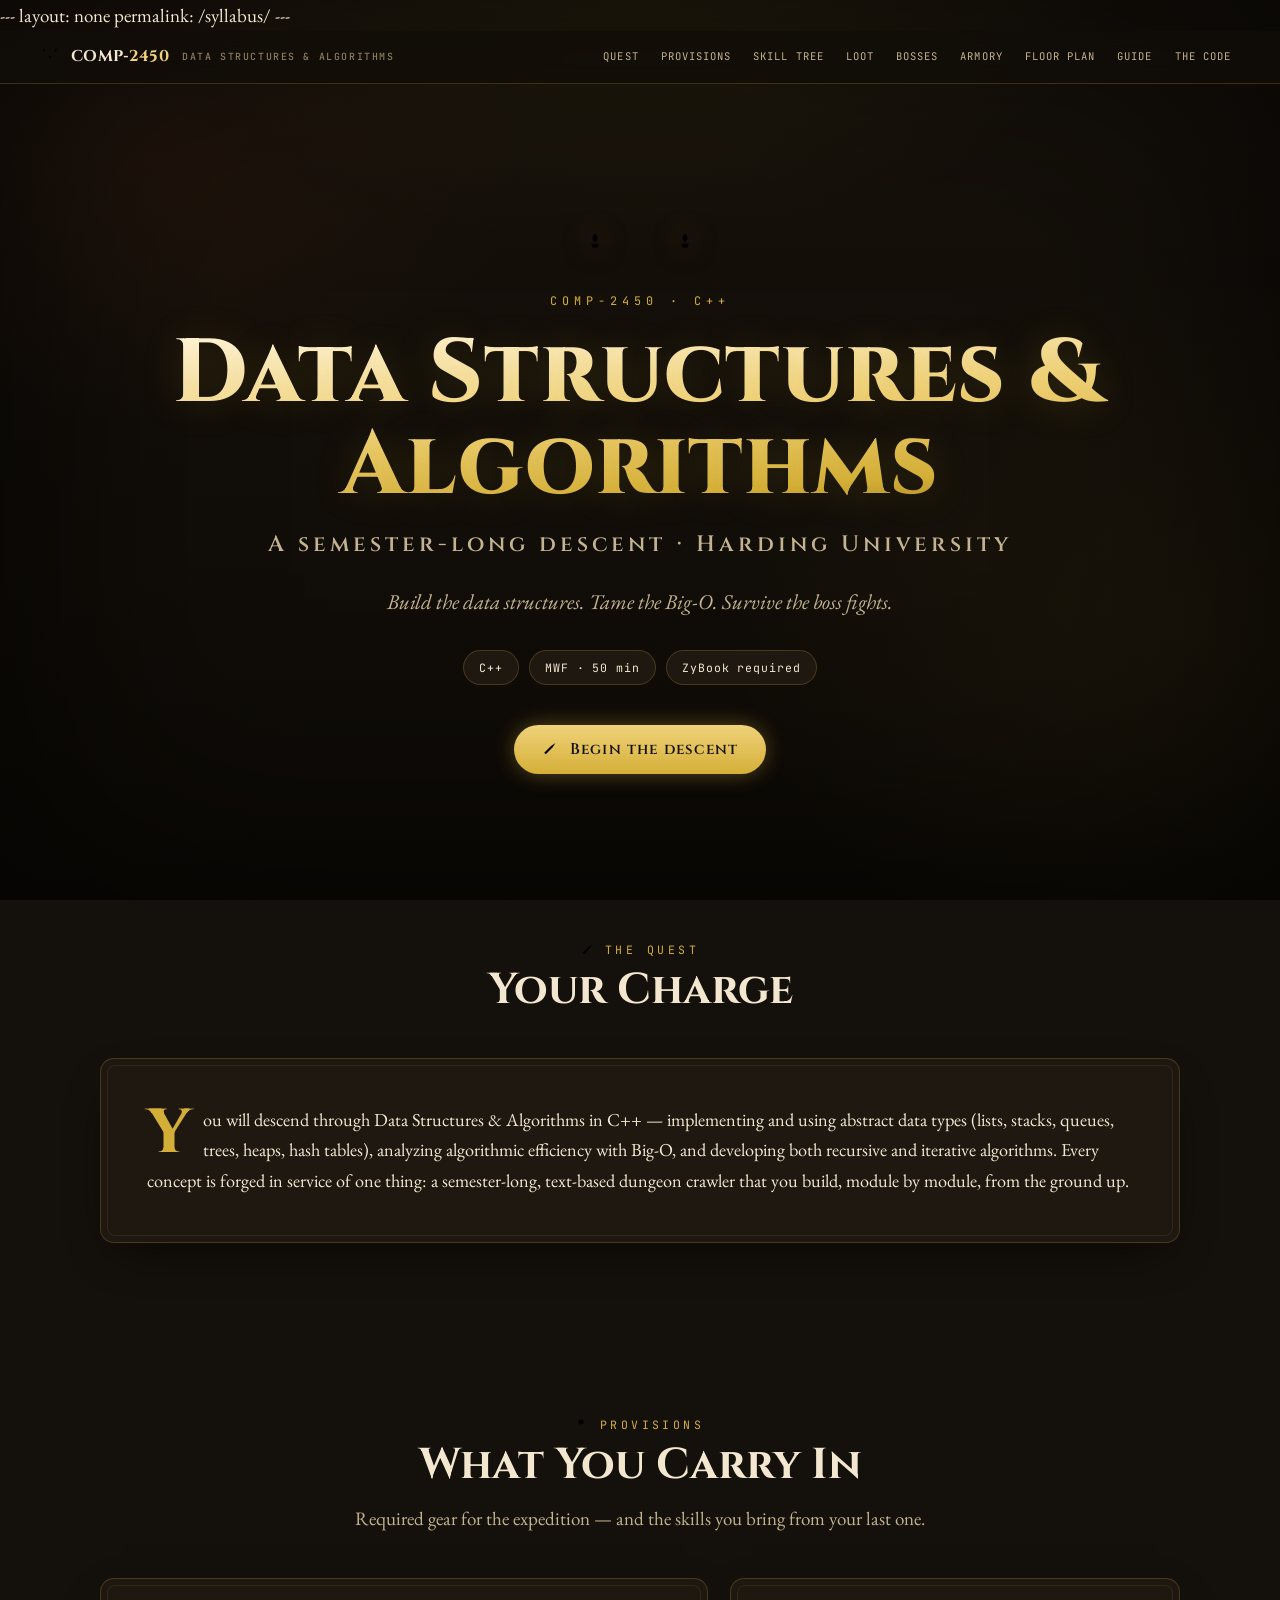
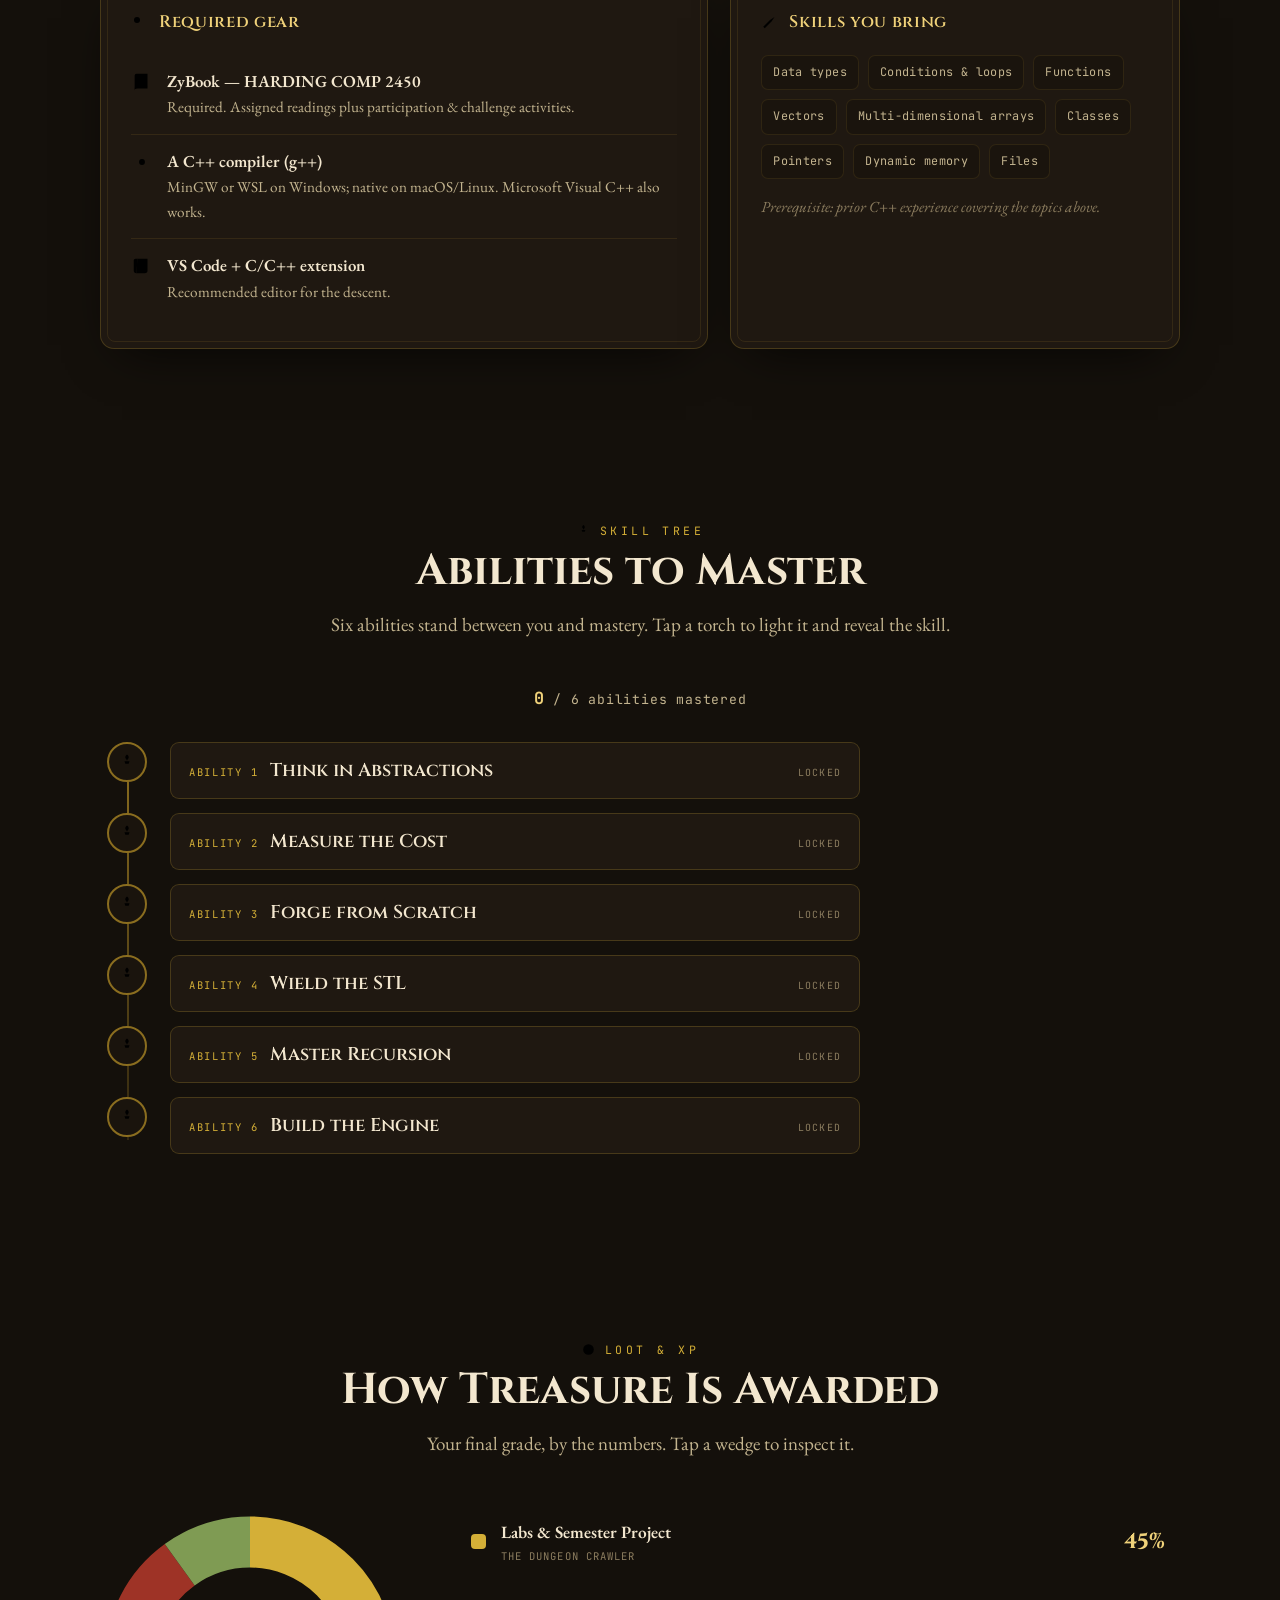
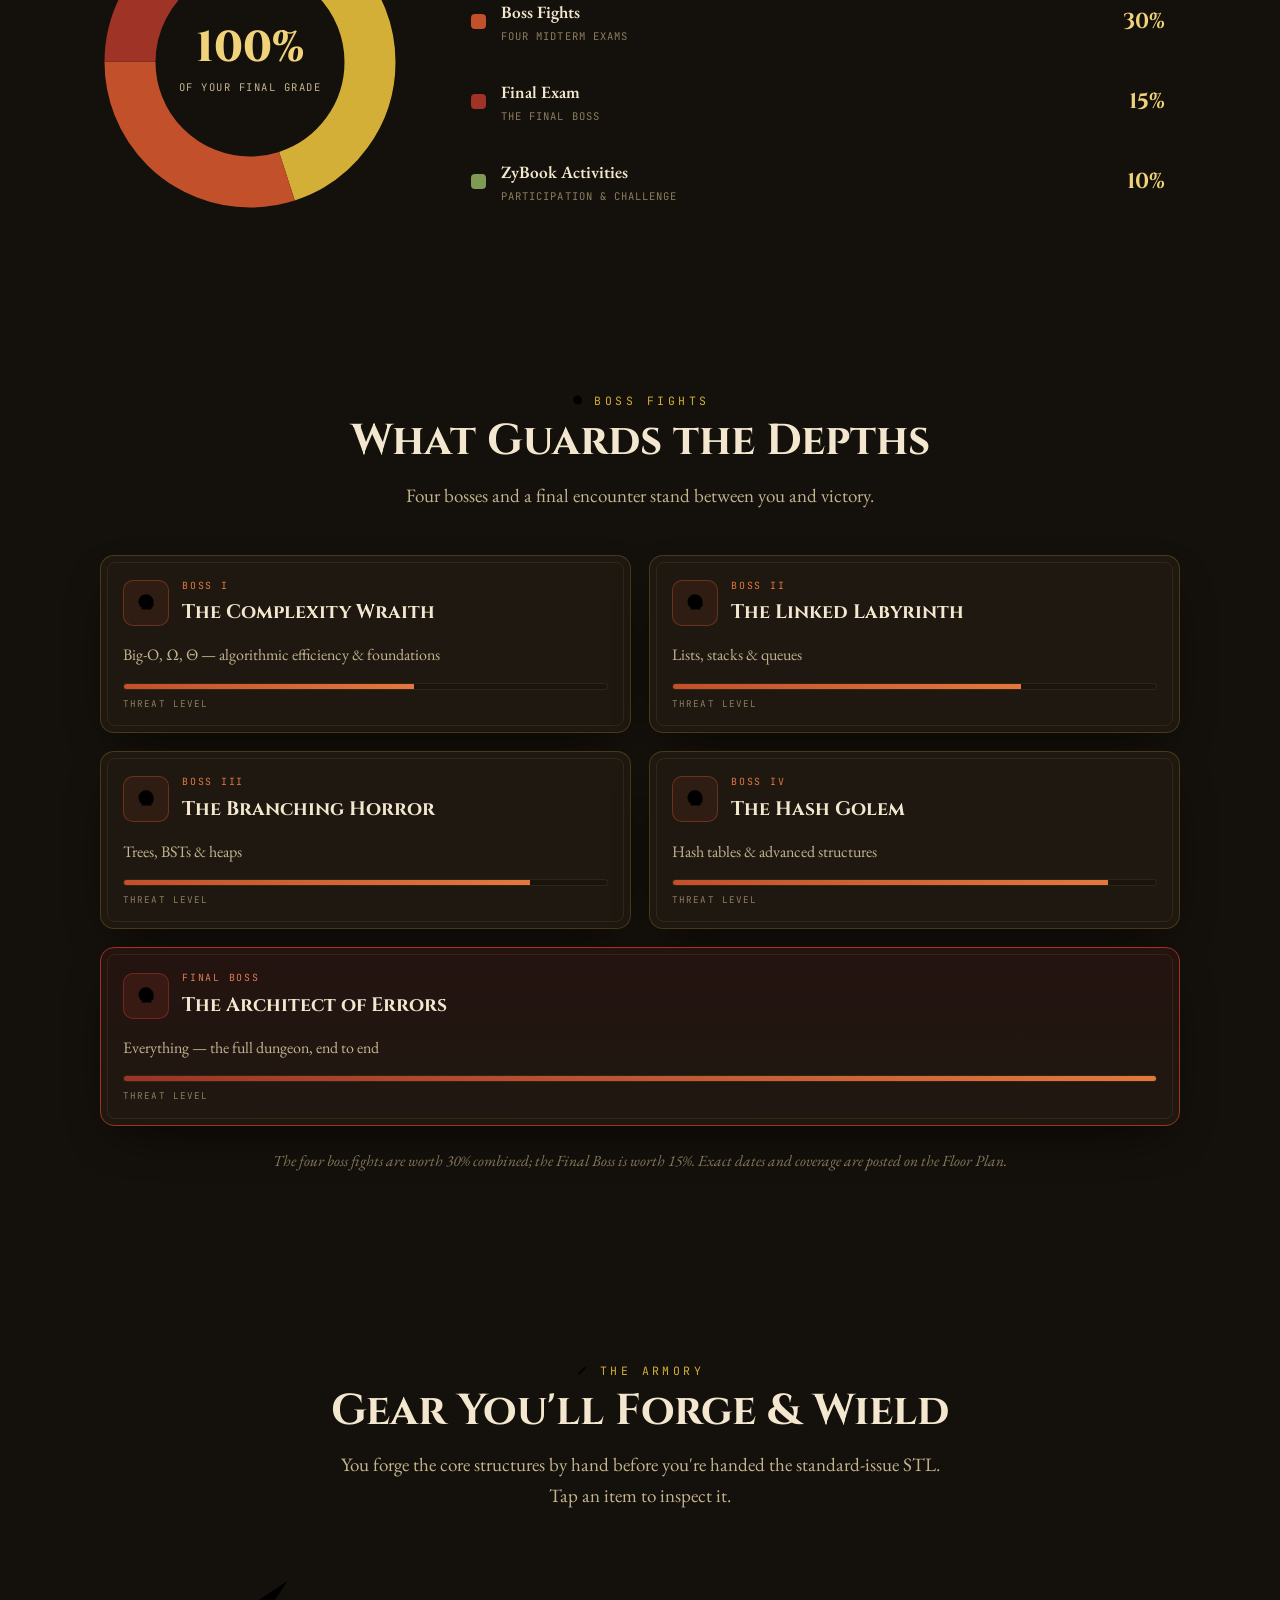
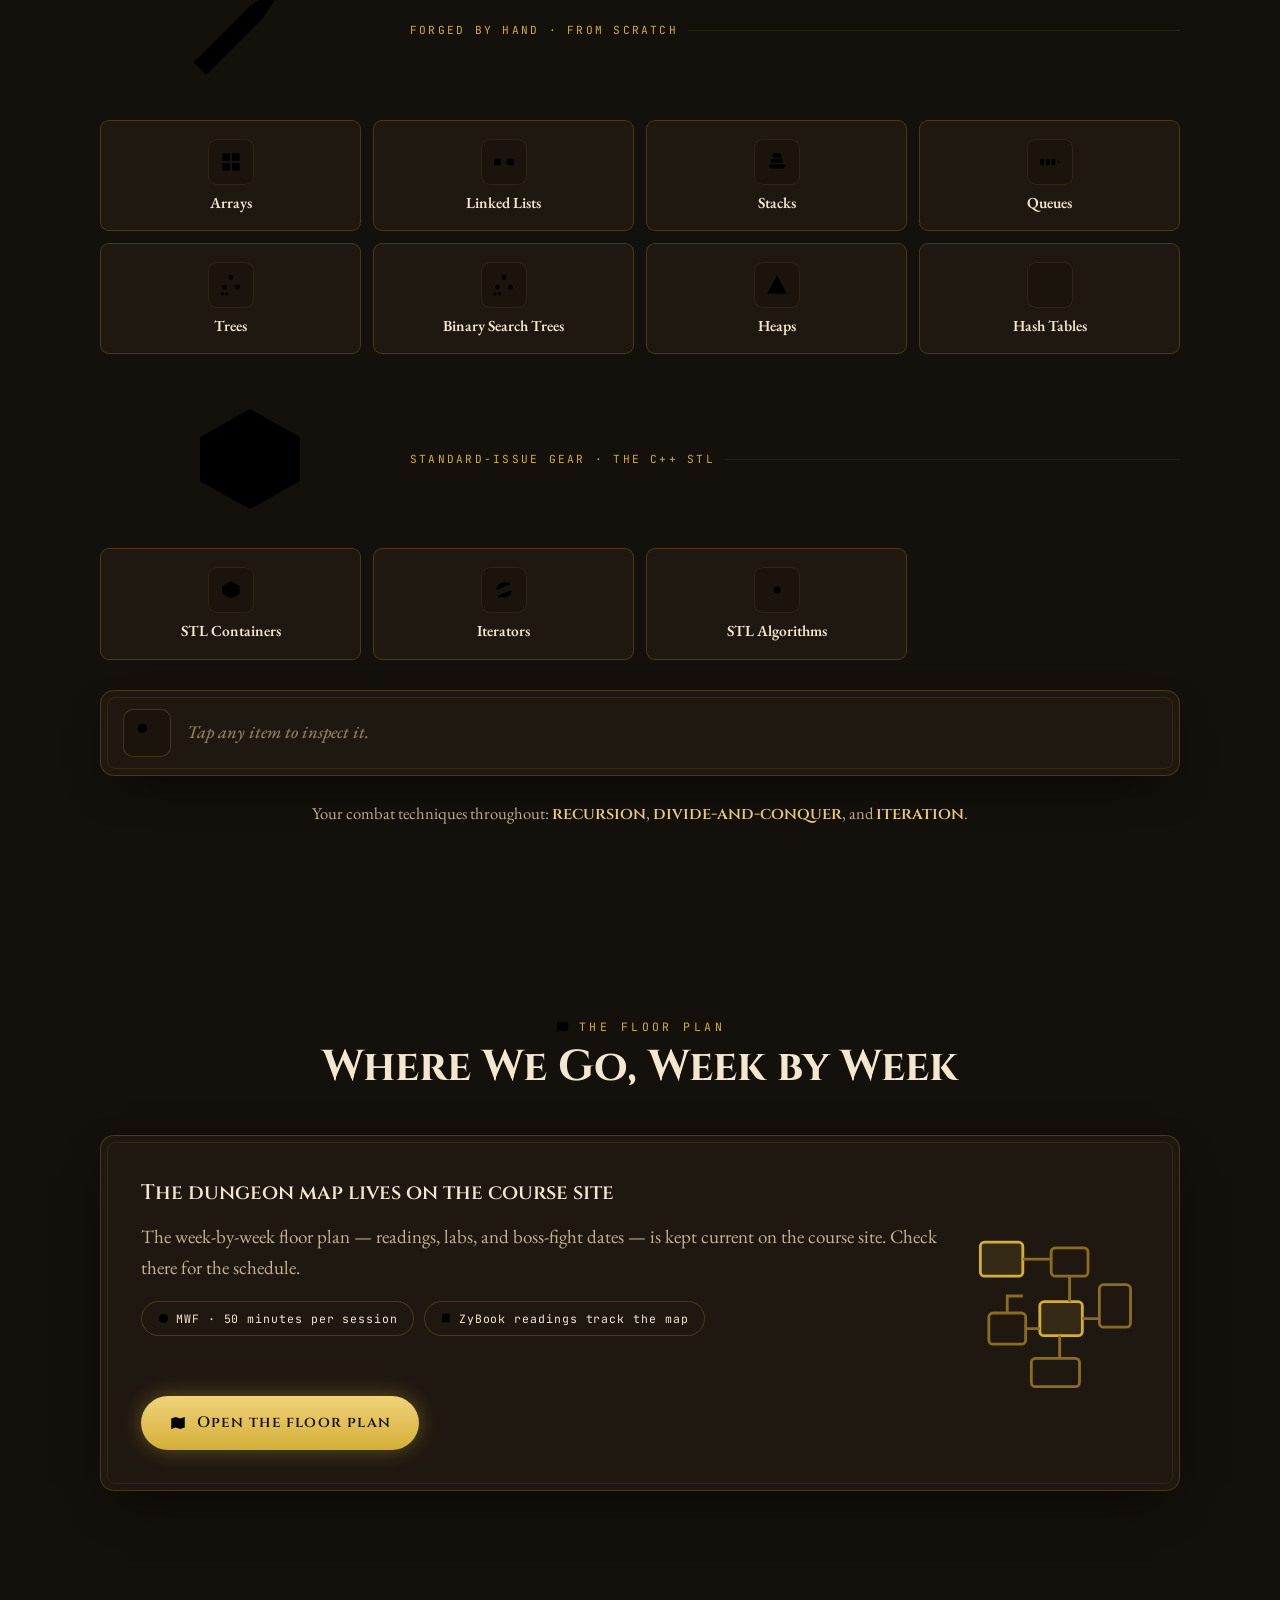
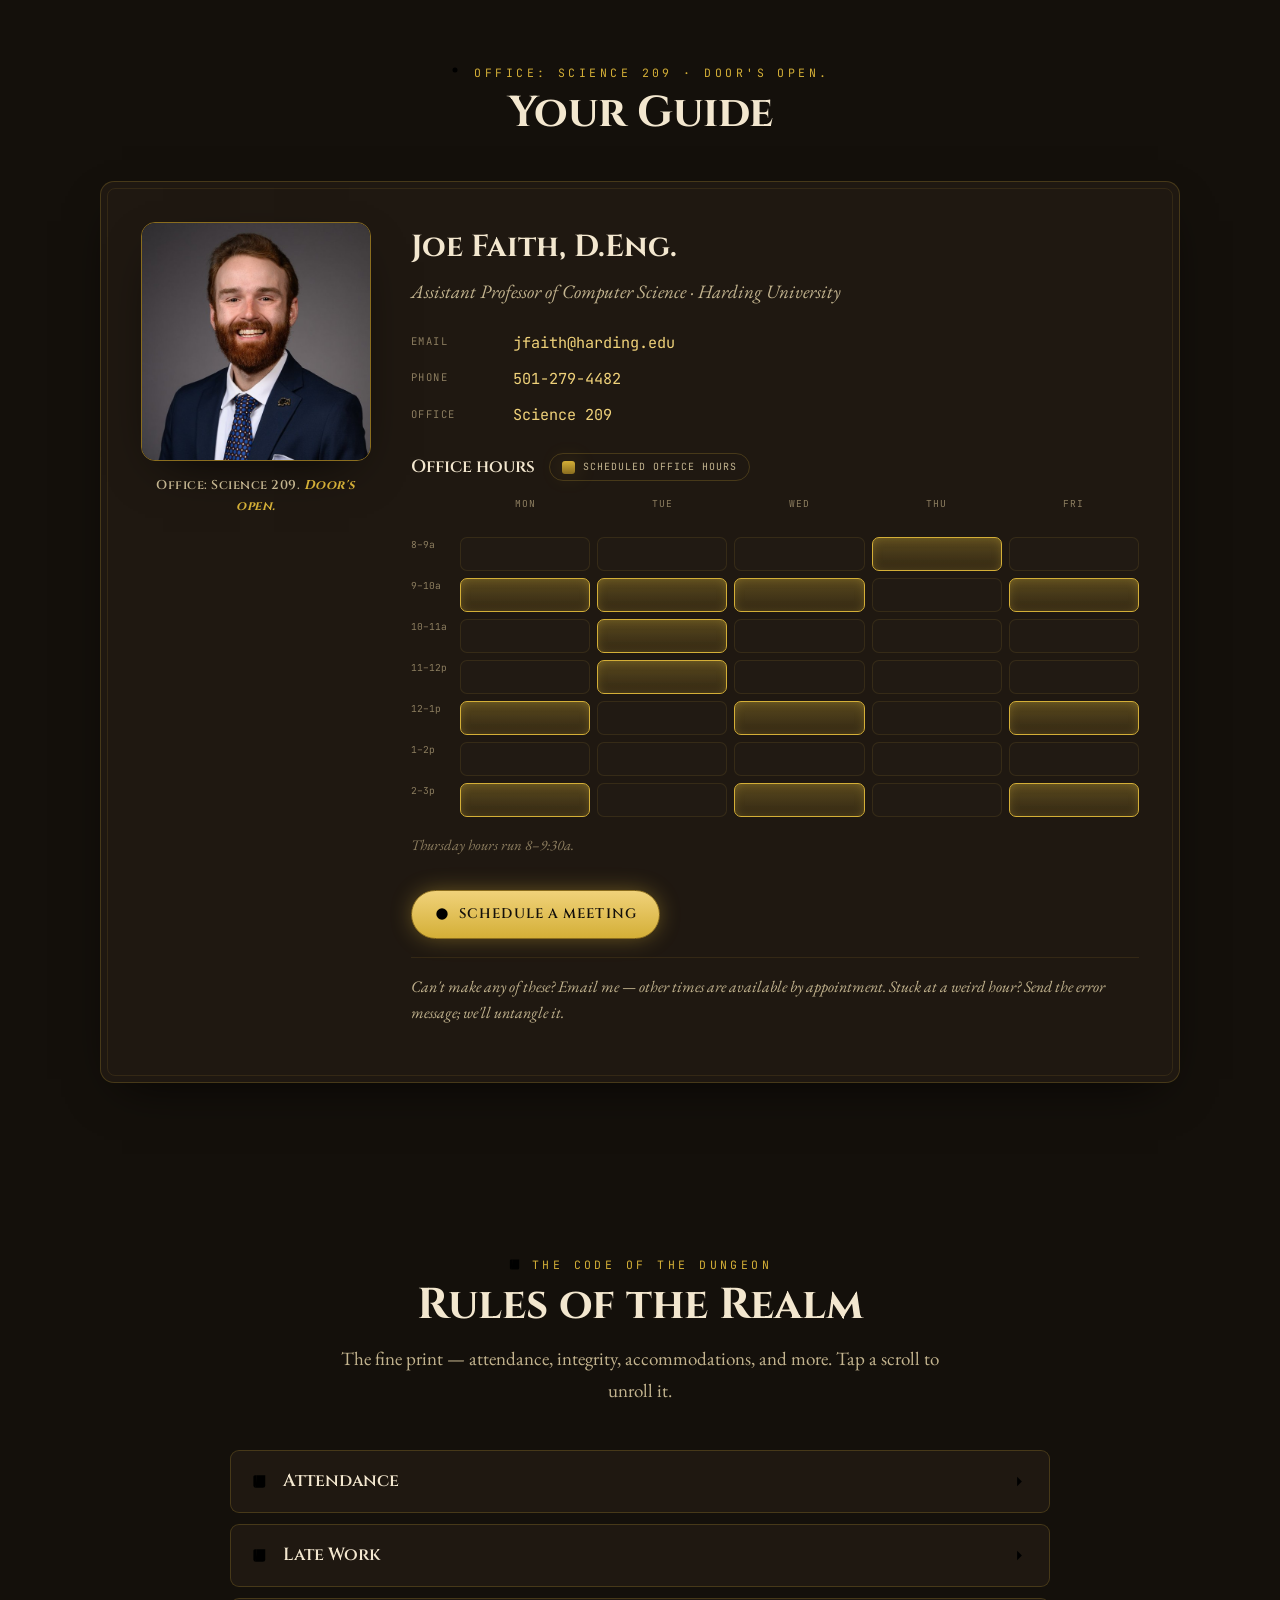
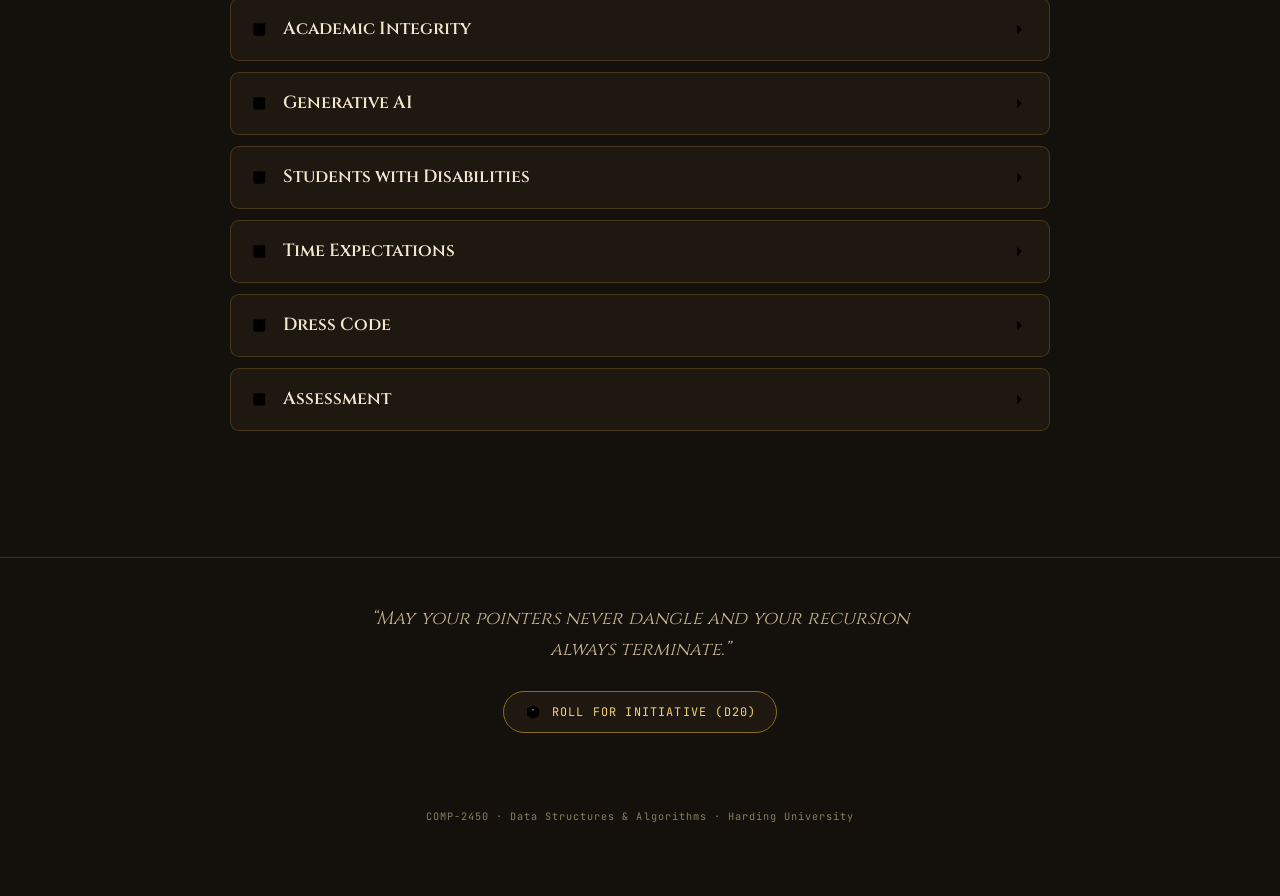
==== commit 32b934dd: "Serve the interactive syllabus at /syllabus/ The Fall 2026 interactive syllabus was a static passthr" ====
--- a/comp2450_syllabus_fall2026.html
+++ b/comp2450_syllabus_fall2026.html
@@ -1,3 +1,7 @@
+---
+layout: none
+permalink: /syllabus/
+---
 <!DOCTYPE html>
 <html lang="en">
 <head>
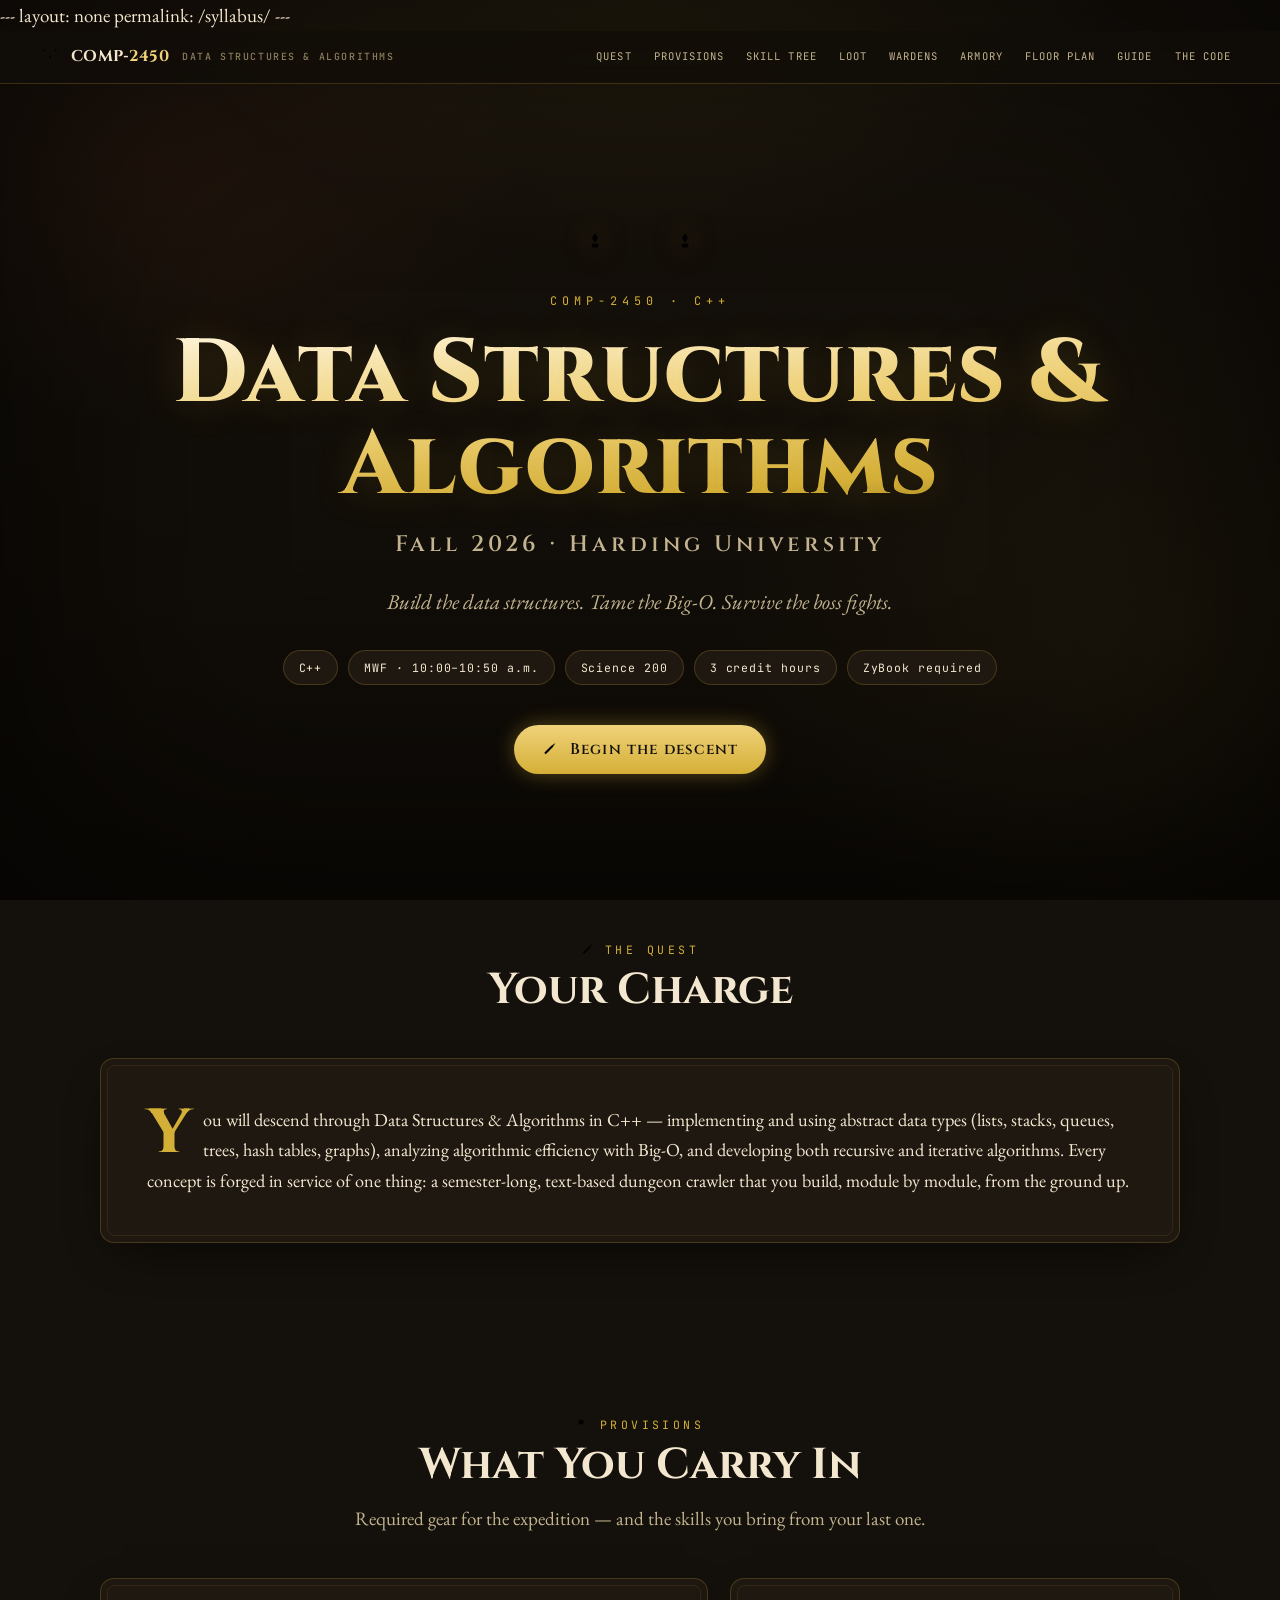
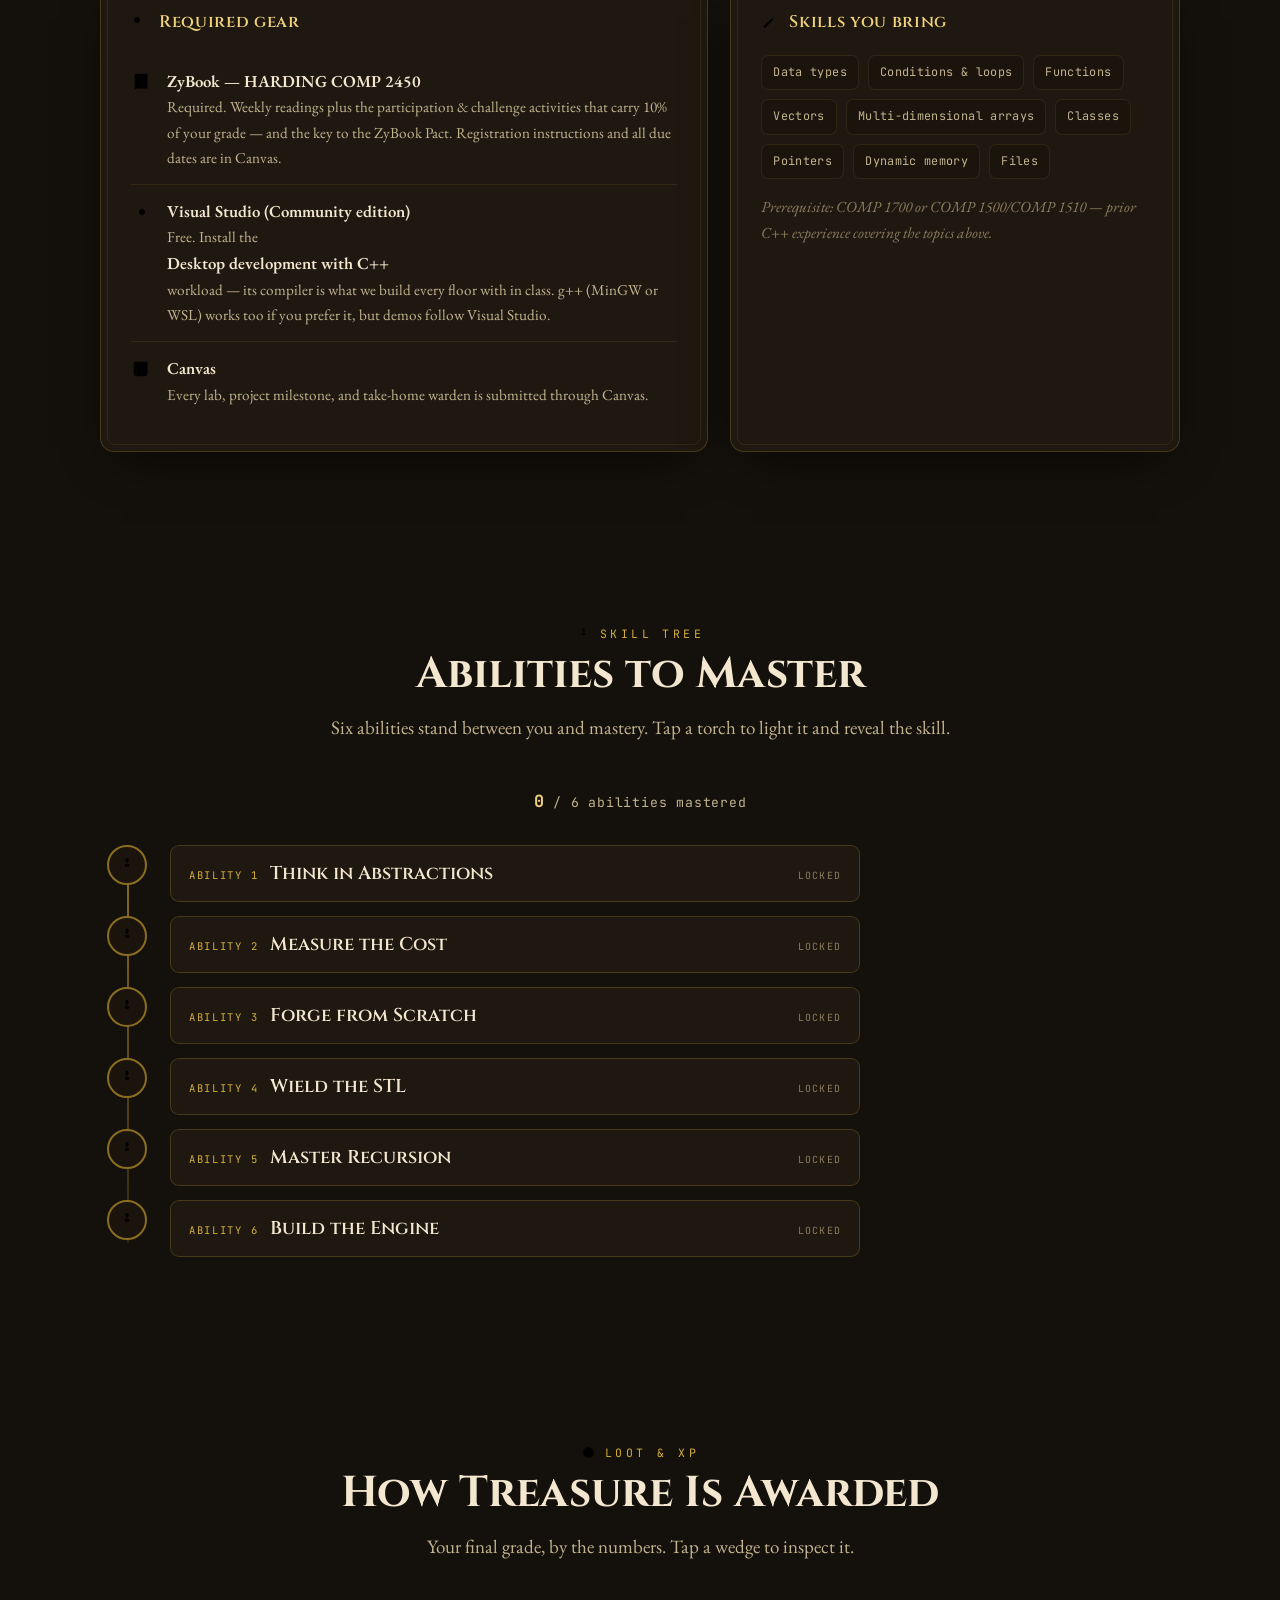
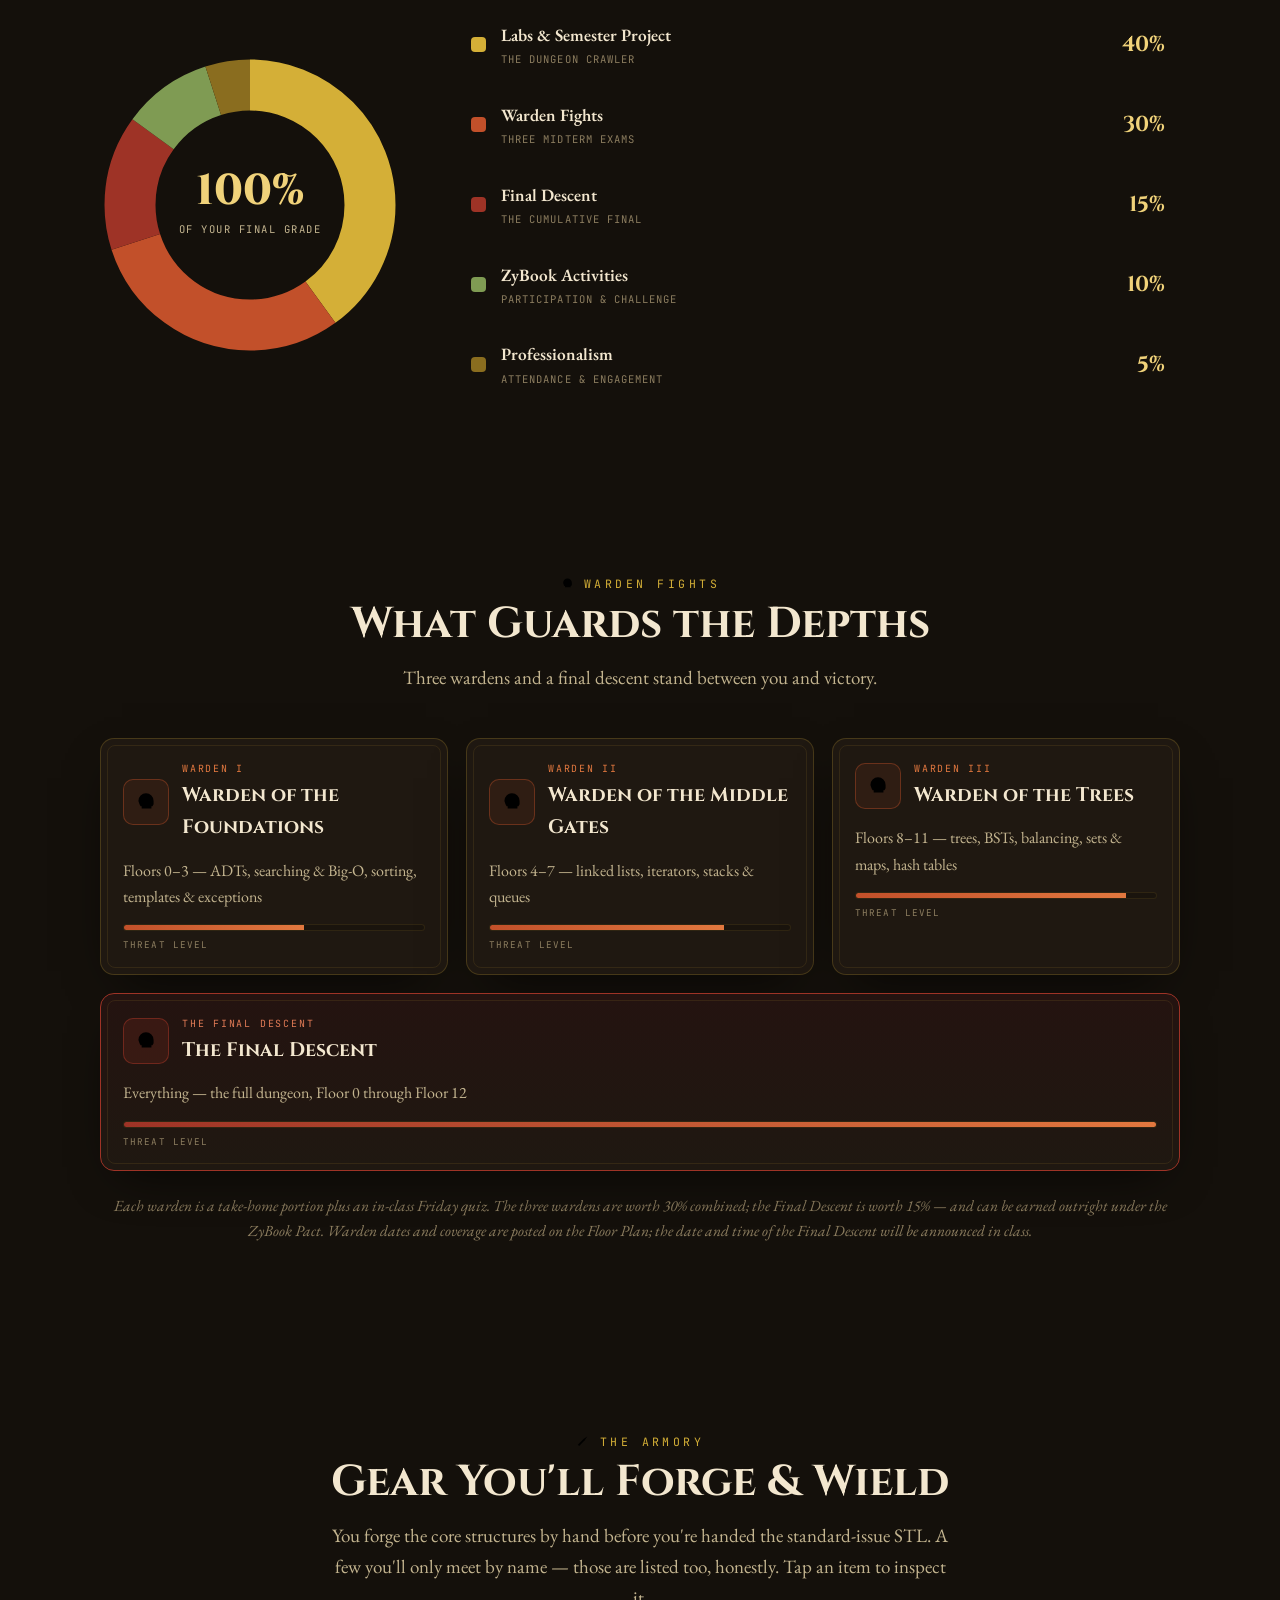
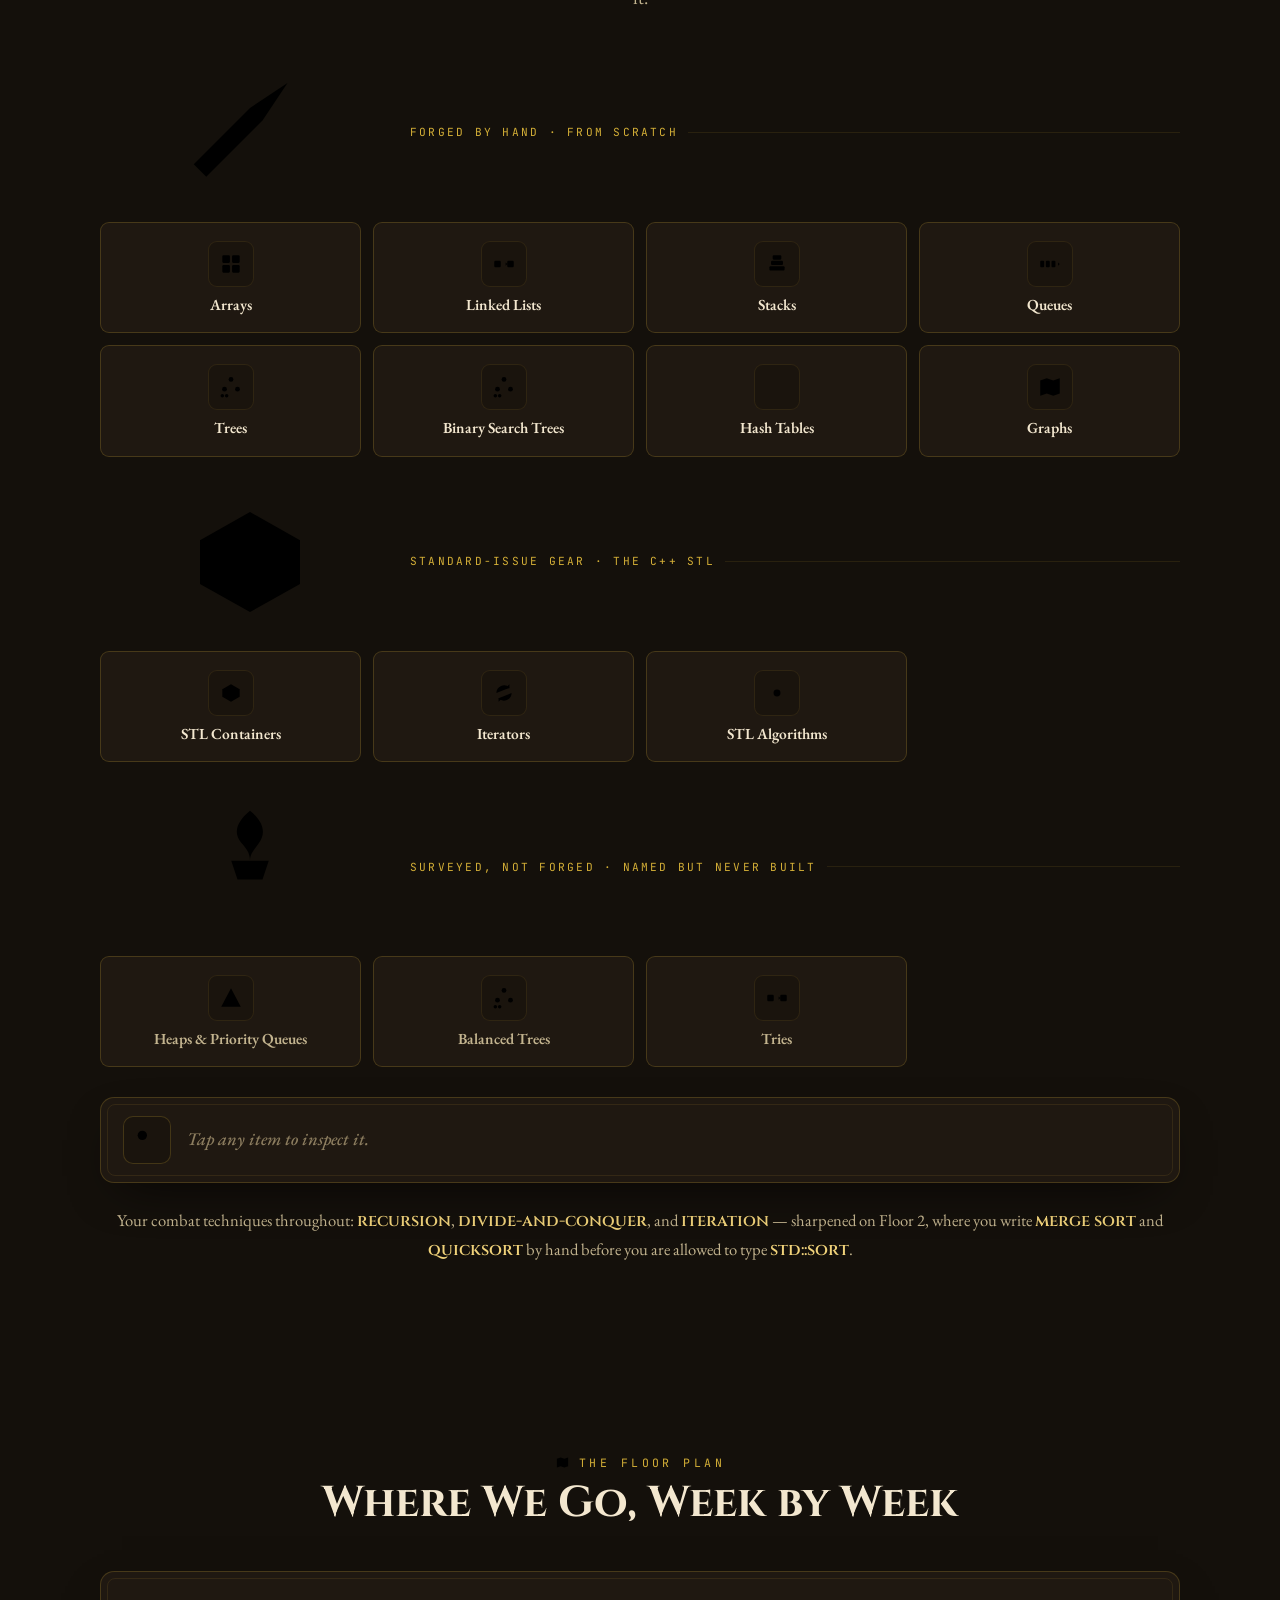
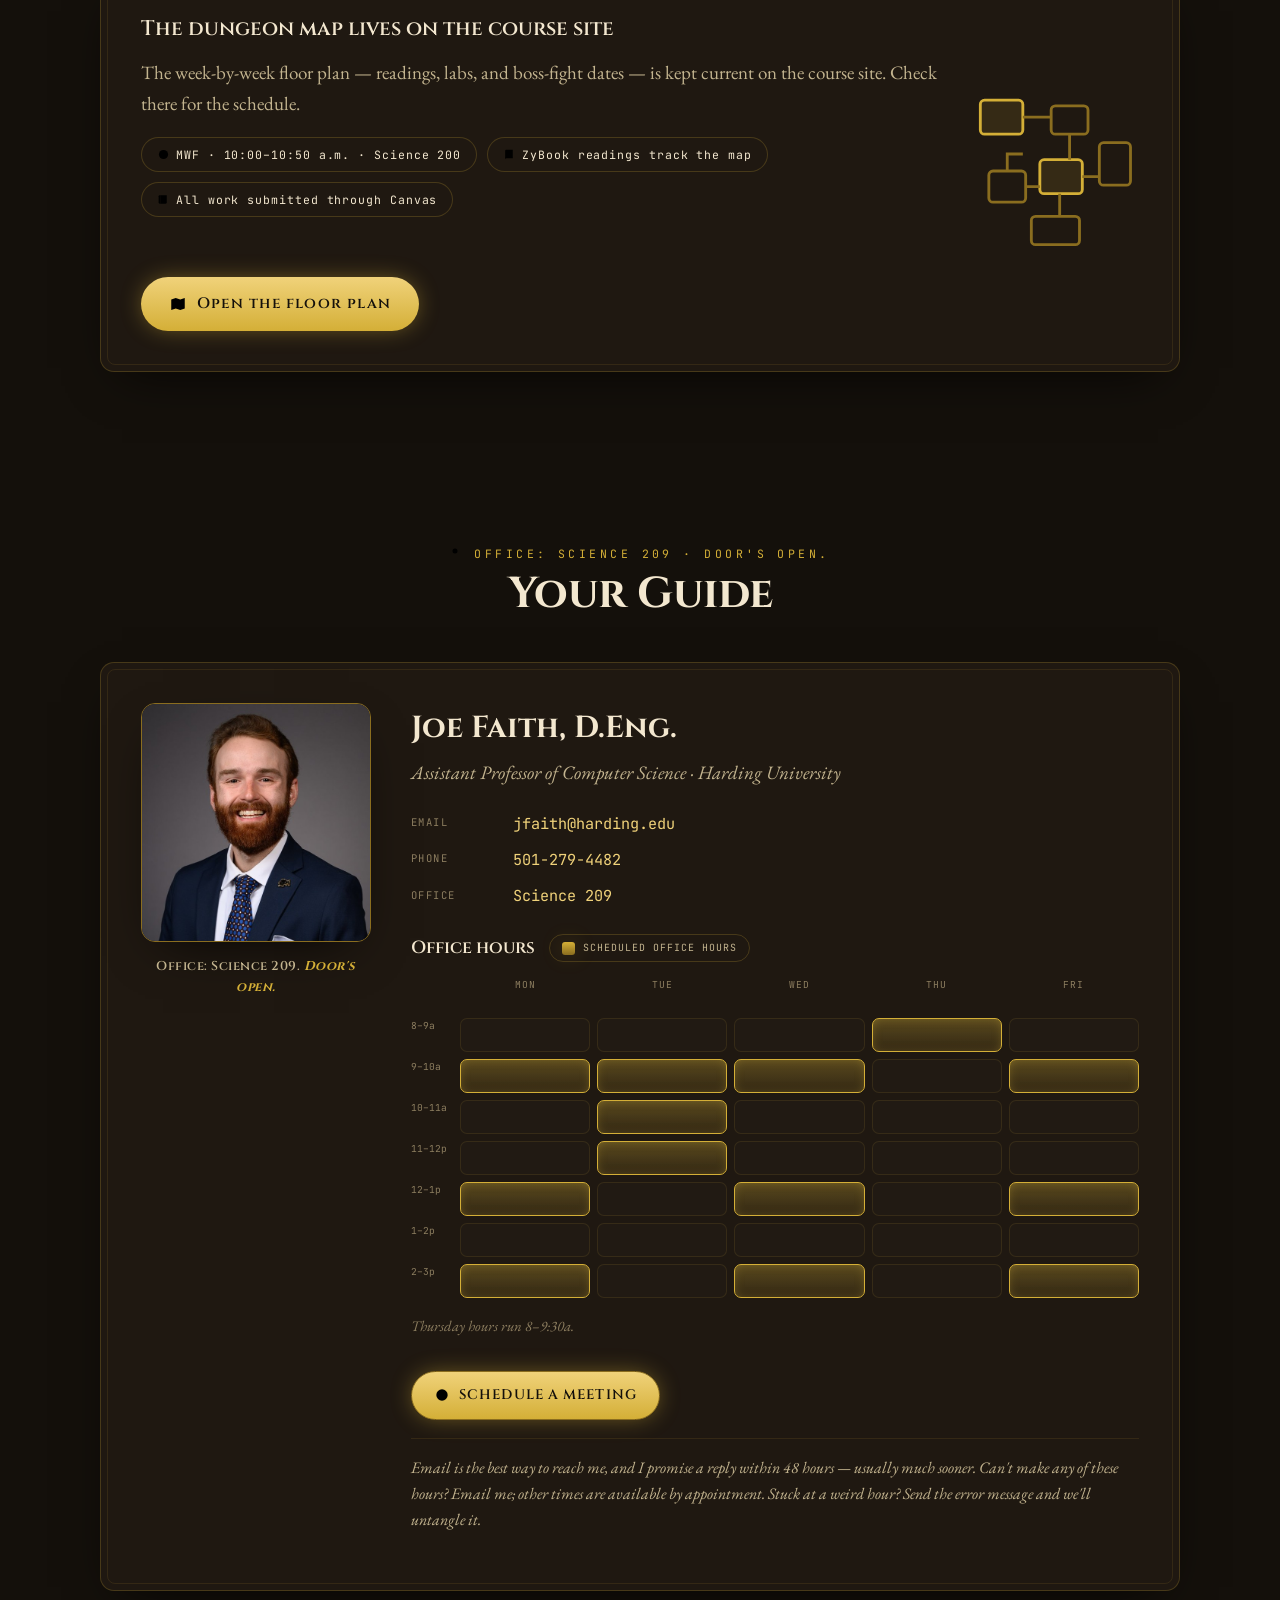
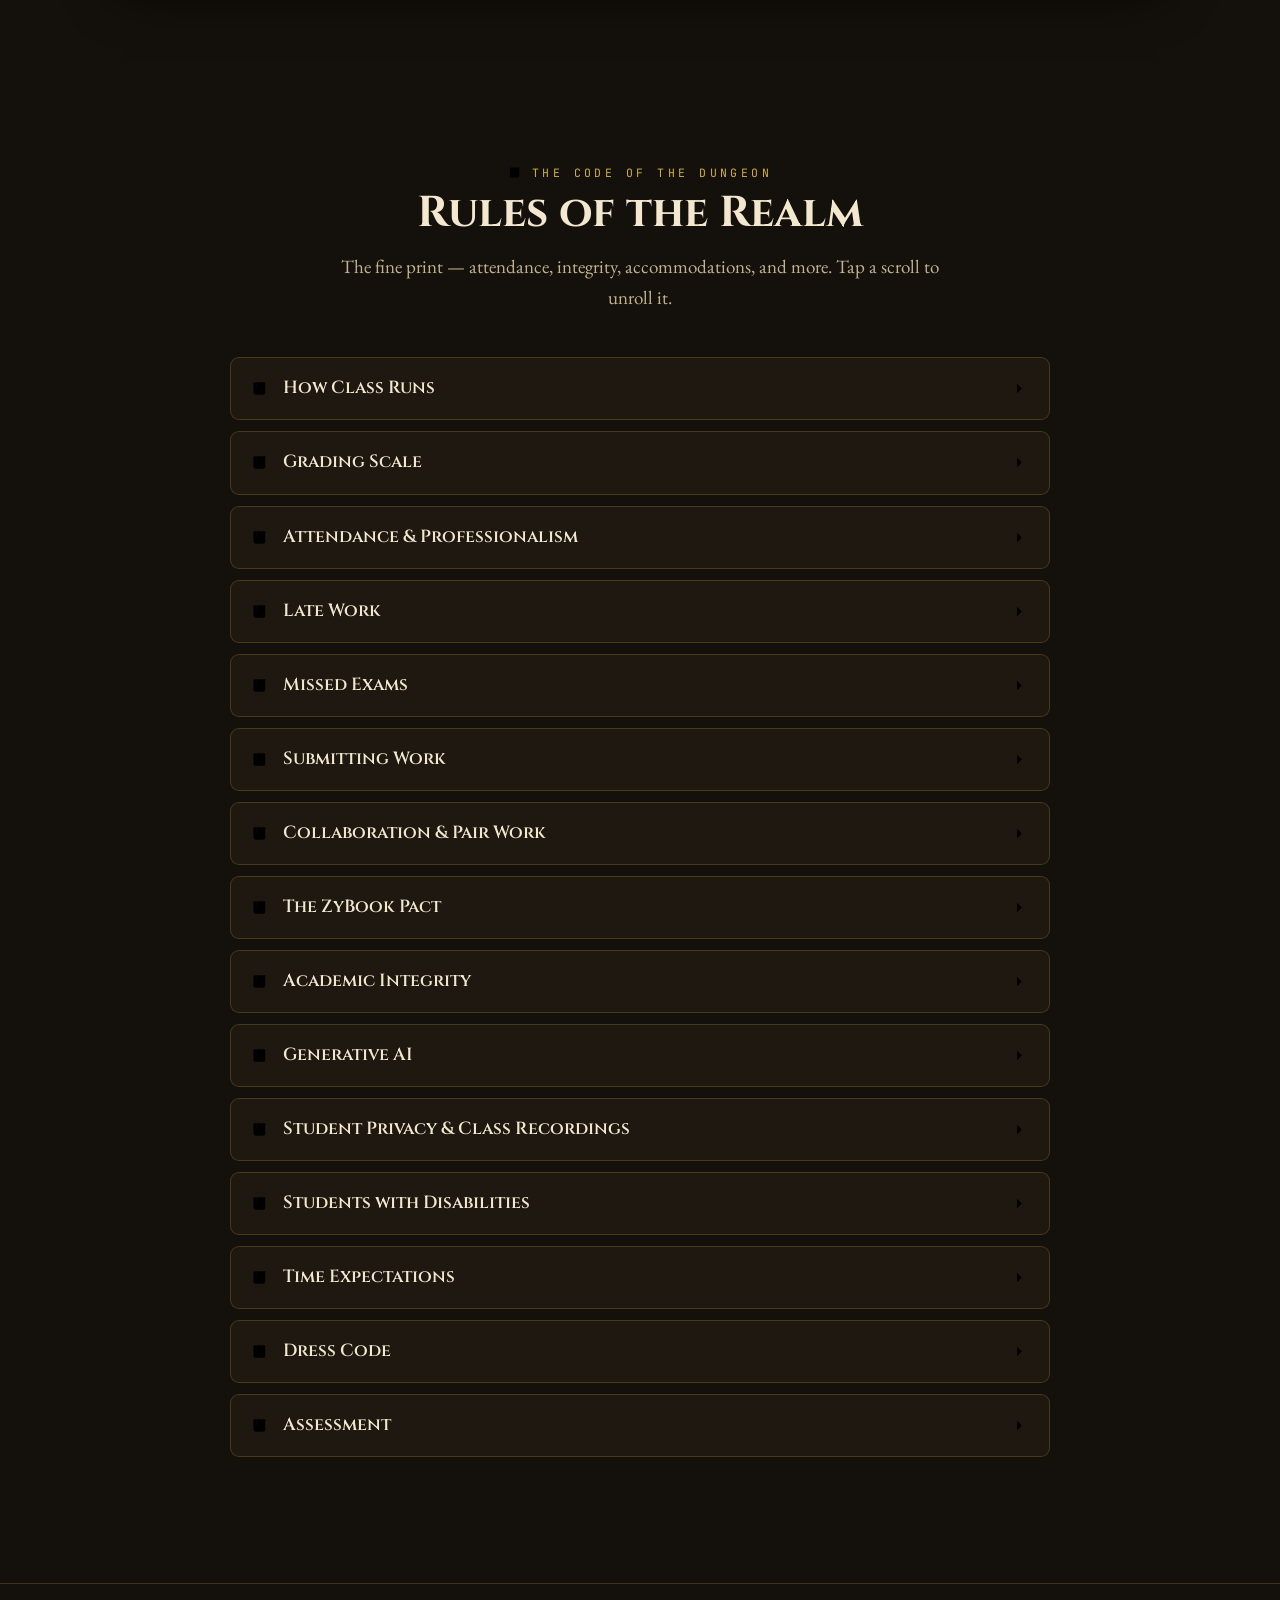
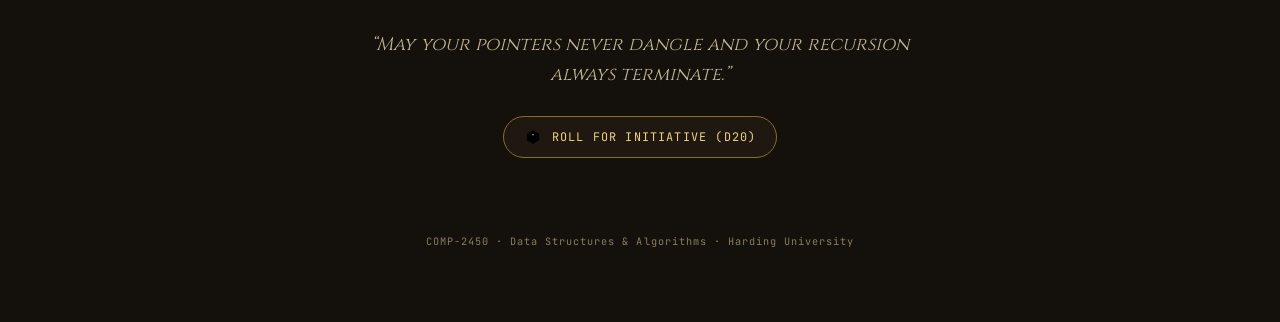
==== commit 31d7ac57: "Syllabus: add the missing course facts and fix what it promised - Meeting time and room (MWF 10:00-1" ====
--- a/comp2450_syllabus_fall2026.html
+++ b/comp2450_syllabus_fall2026.html
@@ -347,7 +347,8 @@
 /* =====================================================================
    12. BOSS FIGHTS (exams)
    ===================================================================== */
-.boss-grid{ display:grid; grid-template-columns:repeat(2,1fr); gap:18px; }
+/* three wardens across the top, the final descent spanning beneath them */
+.boss-grid{ display:grid; grid-template-columns:repeat(3,1fr); gap:18px; }
 .boss{ padding:22px 22px 20px; transition:.22s; }
 .boss:hover{ transform:translateY(-3px); border-color:var(--ember); }
 .boss-top{ display:flex; align-items:center; gap:13px; margin-bottom:14px; }
@@ -384,6 +385,9 @@
 .inv-tile .slot .ic{ width:26px; height:26px; color:var(--gold); }
 .inv-tile .nm{ font-family:var(--body); font-weight:600; font-size:.96rem; color:var(--ink); line-height:1.2; }
 .inv-stl .slot .ic{ color:var(--ink-dim); }
+/* "surveyed" gear — named in the course but never built; dimmest of the three tiers */
+.inv-surveyed .slot .ic{ color:var(--ink-faint); }
+.inv-surveyed .nm{ color:var(--ink-dim); }
 /* the "examine" readout panel */
 .examine{ padding:18px 22px; display:flex; gap:16px; align-items:center; min-height:74px; }
 .examine .slot{ width:48px; height:48px; flex:none; display:grid; place-items:center; border-radius:10px; background:var(--bg-2); border:1px solid var(--line); }
@@ -461,6 +465,11 @@
 .scroll summary .chev{ margin-left:auto; color:var(--gold); transition:transform .25s; font-family:var(--mono); }
 .scroll[open] summary .chev{ transform:rotate(90deg); }
 .scroll .scroll-body{ padding:0 20px 20px 52px; color:var(--ink-dim); font-size:1.04rem; }
+.scroll .scroll-body p{ margin:0 0 .8em; }
+.scroll .scroll-body p:last-child{ margin-bottom:0; }
+.scroll .scroll-body ul{ margin:.2em 0 .8em; padding-left:1.1em; }
+.scroll .scroll-body li{ margin-bottom:.3em; }
+.scroll .scroll-body b{ color:var(--ink); }
 .scroll[open] summary .ttl{ color:var(--gold-br); }
 
 /* =====================================================================
@@ -491,7 +500,8 @@
    ===================================================================== */
 @media (max-width:880px){
   .prov-grid,.loot-grid,.map-card,.npc{ grid-template-columns:1fr; }
-  .boss-grid,.inv-grid{ grid-template-columns:repeat(2,1fr); }
+  .inv-grid{ grid-template-columns:repeat(2,1fr); }
+  .boss-grid{ grid-template-columns:1fr; }
   .donut-wrap{ width:260px; height:260px; }
   .npc .portrait{ width:200px; margin-inline:auto; }
   .map-svg{ margin-inline:auto; }
@@ -531,7 +541,7 @@
       <a href="#provisions">Provisions</a>
       <a href="#skills">Skill Tree</a>
       <a href="#loot">Loot</a>
-      <a href="#bosses">Bosses</a>
+      <a href="#bosses">Wardens</a>
       <a href="#armory">Armory</a>
       <a href="#map">Floor Plan</a>
       <a href="#guide">Guide</a>
@@ -618,9 +628,9 @@
     hero: {
       kicker:   "COMP-2450 · C++",
       title:    "Data Structures &amp; Algorithms",
-      courseCode: "A semester-long descent · Harding University",
+      courseCode: "Fall 2026 · Harding University",
       subtitle: "Build the data structures. Tame the Big-O. Survive the boss fights.",
-      chips:    ["C++", "MWF · 50 min", "ZyBook required"],
+      chips:    ["C++", "MWF · 10:00–10:50 a.m.", "Science 200", "3 credit hours", "ZyBook required"],
       enter:    "Begin the descent"
     },
 
@@ -628,7 +638,7 @@
     quest: {
       eyebrow: "The Quest", icon: "ic-sword", title: "Your Charge",
       // The course description. The first letter gets an illuminated drop-cap.
-      body: "You will descend through Data Structures &amp; Algorithms in C++ — implementing and using abstract data types (lists, stacks, queues, trees, heaps, hash tables), analyzing algorithmic efficiency with Big-O, and developing both recursive and iterative algorithms. Every concept is forged in service of one thing: a semester-long, text-based dungeon crawler that you build, module by module, from the ground up."
+      body: "You will descend through Data Structures &amp; Algorithms in C++ — implementing and using abstract data types (lists, stacks, queues, trees, hash tables, graphs), analyzing algorithmic efficiency with Big-O, and developing both recursive and iterative algorithms. Every concept is forged in service of one thing: a semester-long, text-based dungeon crawler that you build, module by module, from the ground up."
     },
 
     /* --- PROVISIONS (required materials + prerequisites) --- */
@@ -636,13 +646,13 @@
       eyebrow: "Provisions", icon: "ic-key", title: "What You Carry In",
       intro: "Required gear for the expedition — and the skills you bring from your last one.",
       materials: [
-        { icon:"ic-book", name:"ZyBook — HARDING COMP 2450", desc:"Required. Assigned readings plus participation &amp; challenge activities." },
-        { icon:"ic-gear", name:"A C++ compiler (g++)", desc:"MinGW or WSL on Windows; native on macOS/Linux. Microsoft Visual C++ also works." },
-        { icon:"ic-scroll", name:"VS Code + C/C++ extension", desc:"Recommended editor for the descent." }
+        { icon:"ic-book", name:"ZyBook — HARDING COMP 2450", desc:"Required. Weekly readings plus the participation &amp; challenge activities that carry 10% of your grade — and the key to the ZyBook Pact. Registration instructions and all due dates are in Canvas." },
+        { icon:"ic-gear", name:"Visual Studio (Community edition)", desc:"Free. Install the <b>Desktop development with C++</b> workload — its compiler is what we build every floor with in class. g++ (MinGW or WSL) works too if you prefer it, but demos follow Visual Studio." },
+        { icon:"ic-scroll", name:"Canvas", desc:"Every lab, project milestone, and take-home warden is submitted through Canvas." }
       ],
       // The C++ topics students should already know.
       prereqs: ["Data types","Conditions &amp; loops","Functions","Vectors","Multi-dimensional arrays","Classes","Pointers","Dynamic memory","Files"],
-      note: "Prerequisite: prior C++ experience covering the topics above."
+      note: "Prerequisite: COMP 1700 or COMP 1500/COMP 1510 — prior C++ experience covering the topics above."
     },
 
     /* --- SKILL TREE (the 6 learning outcomes) ---
@@ -653,7 +663,7 @@
       nodes: [
         { title:"Think in Abstractions", full:"Reason about abstract data types independently of their implementation." },
         { title:"Measure the Cost",      full:"Analyze the time and space complexity of algorithms using Big-O, Ω, and Θ notation." },
-        { title:"Forge from Scratch",    full:"Implement common data structures from scratch: arrays, linked lists, stacks, queues, trees, BSTs, heaps, and hash tables." },
+        { title:"Forge from Scratch",    full:"Implement common data structures from scratch: arrays, linked lists, stacks, queues, trees, BSTs, hash tables, and graphs." },
         { title:"Wield the STL",         full:"Use the C++ Standard Library's containers, iterators, and algorithms effectively." },
         { title:"Master Recursion",      full:"Apply recursion, divide-and-conquer, and iteration to problem-solving." },
         { title:"Build the Engine",      full:"Design and build a multi-module C++ program using templates, memory management, and exceptions." }
@@ -667,33 +677,38 @@
       intro: "Your final grade, by the numbers. Tap a wedge to inspect it.",
       // color keys map to CSS variables defined at the top of the file
       items: [
-        { name:"Labs &amp; Semester Project", sub:"The Dungeon Crawler",   weight:45, color:"--gold",    desc:"Hands-on labs plus the semester-long text-based dungeon crawler you build module by module." },
-        { name:"Boss Fights",               sub:"Four Midterm Exams",     weight:30, color:"--ember",   desc:"Four periodic midterm exams guarding the depths of the dungeon." },
-        { name:"Final Exam",                sub:"The Final Boss",         weight:15, color:"--crimson", desc:"One last encounter covering the full journey." },
-        { name:"ZyBook Activities",         sub:"Participation &amp; Challenge", weight:10, color:"--moss", desc:"Participation and challenge activities completed in the ZyBook." }
+        { name:"Labs &amp; Semester Project", sub:"The Dungeon Crawler",   weight:40, color:"--gold",    desc:"Hands-on labs plus the semester-long text-based dungeon crawler you build module by module. Labs and project work may be done in pairs." },
+        { name:"Warden Fights",             sub:"Three Midterm Exams",    weight:30, color:"--ember",   desc:"Three wardens guard the depths — each a take-home portion plus an in-class Friday quiz." },
+        { name:"Final Descent",             sub:"The Cumulative Final",   weight:15, color:"--crimson", desc:"One last encounter covering the full journey — and the one grade you can earn outright before you ever sit it. See <b>The ZyBook Pact</b> in the Code of the Dungeon." },
+        { name:"ZyBook Activities",         sub:"Participation &amp; Challenge", weight:10, color:"--moss", desc:"Weekly participation and challenge activities completed in the ZyBook, due on the dates posted in Canvas. Scored on completion — <b>both</b> kinds must reach 100%, and whatever you leave unfinished comes out of this 10%." },
+        { name:"Professionalism",           sub:"Attendance &amp; Engagement",   weight:5,  color:"--gold-deep", desc:"Showing up, on time, ready to write code with the rest of us — attendance, participation in the in-class programming, and carrying your share of pair and group work." }
       ]
     },
 
-    /* --- BOSS FIGHTS (exams). Coverage below is thematic; official dates
-           and coverage live on the Floor Plan. --- */
+    /* --- WARDEN FIGHTS (exams). Names and coverage MUST match the wardens
+           on the course site (_floors/warden-0N.md); exact dates live on the
+           Floor Plan so there is only one place to keep a calendar current. --- */
     bosses: {
-      eyebrow: "Boss Fights", icon: "ic-skull", title: "What Guards the Depths",
-      intro: "Four bosses and a final encounter stand between you and victory.",
+      eyebrow: "Warden Fights", icon: "ic-skull", title: "What Guards the Depths",
+      intro: "Three wardens and a final descent stand between you and victory.",
       list: [
-        { numeral:"Boss I",   name:"The Complexity Wraith", tests:"Big-O, Ω, Θ — algorithmic efficiency &amp; foundations", hp:60 },
-        { numeral:"Boss II",  name:"The Linked Labyrinth",  tests:"Lists, stacks &amp; queues",                            hp:72 },
-        { numeral:"Boss III", name:"The Branching Horror",  tests:"Trees, BSTs &amp; heaps",                               hp:84 },
-        { numeral:"Boss IV",  name:"The Hash Golem",        tests:"Hash tables &amp; advanced structures",                 hp:90 }
+        { numeral:"Warden I",   name:"Warden of the Foundations",  tests:"Floors 0–3 — ADTs, searching &amp; Big-O, sorting, templates &amp; exceptions", hp:60 },
+        { numeral:"Warden II",  name:"Warden of the Middle Gates", tests:"Floors 4–7 — linked lists, iterators, stacks &amp; queues",                    hp:78 },
+        { numeral:"Warden III", name:"Warden of the Trees",        tests:"Floors 8–11 — trees, BSTs, balancing, sets &amp; maps, hash tables",           hp:90 }
       ],
-      final: { numeral:"Final Boss", name:"The Architect of Errors", tests:"Everything — the full dungeon, end to end", hp:100 },
-      note: "The four boss fights are worth 30% combined; the Final Boss is worth 15%. Exact dates and coverage are posted on the Floor Plan."
+      final: { numeral:"The Final Descent", name:"The Final Descent", tests:"Everything — the full dungeon, Floor 0 through Floor 12", hp:100 },
+      note: "Each warden is a take-home portion plus an in-class Friday quiz. The three wardens are worth 30% combined; the Final Descent is worth 15% — and can be earned outright under the ZyBook Pact. Warden dates and coverage are posted on the Floor Plan; the date and time of the Final Descent will be announced in class."
     },
 
-    /* --- THE ARMORY (data structures). "forged" = built from scratch;
-           "stl" = standard-issue library gear. --- */
+    /* --- THE ARMORY (data structures). Three tiers, and the distinction is
+           a promise to students:
+             "forged"   = built by hand from scratch on some floor
+             "stl"      = standard-issue library gear they're handed
+             "surveyed" = named and understood, but never implemented
+           Nothing belongs in "forged" that no floor actually builds. --- */
     armory: {
       eyebrow: "The Armory", icon: "ic-sword", title: "Gear You'll Forge &amp; Wield",
-      intro: "You forge the core structures by hand before you're handed the standard-issue STL. Tap an item to inspect it.",
+      intro: "You forge the core structures by hand before you're handed the standard-issue STL. A few you'll only meet by name — those are listed too, honestly. Tap an item to inspect it.",
       forged: [
         { icon:"ic-grid",    name:"Arrays",              desc:"Contiguous memory, O(1) indexing — the bedrock of everything." },
         { icon:"ic-link",    name:"Linked Lists",        desc:"Nodes chained by pointers — flexible insertion and deletion." },
@@ -701,15 +716,24 @@
         { icon:"ic-arrow",   name:"Queues",              desc:"First in, first out. Scheduling and breadth-first traversal." },
         { icon:"ic-tree",    name:"Trees",               desc:"Hierarchies of nodes — the natural shape of structured data." },
         { icon:"ic-tree",    name:"Binary Search Trees", desc:"Ordered trees for fast search, insert, and delete." },
-        { icon:"ic-pyramid", name:"Heaps",               desc:"Priority structures — always surface the min or the max." },
-        { icon:"ic-hash",    name:"Hash Tables",         desc:"Near O(1) lookup by key — the treasure vault." }
+        { icon:"ic-hash",    name:"Hash Tables",         desc:"Near O(1) lookup by key — the treasure vault." },
+        { icon:"ic-map",     name:"Graphs",              desc:"Rooms and the doors between them — an adjacency list walked by breadth-first and depth-first search." }
       ],
       stl: [
         { icon:"ic-box",   name:"STL Containers", desc:"vector, map, set, and friends — battle-tested gear." },
         { icon:"ic-cycle", name:"Iterators",      desc:"A uniform way to traverse any container." },
-        { icon:"ic-gear",  name:"STL Algorithms", desc:"sort, find, accumulate — power tools from <algorithm>." }
+        // NOTE: escape the angle brackets — these strings are injected with
+        // innerHTML, so a raw <algorithm> is parsed as a tag and vanishes.
+        { icon:"ic-gear",  name:"STL Algorithms", desc:"sort, find, accumulate — power tools from &lt;algorithm&gt;." }
       ],
-      techniques: "Your combat techniques throughout: <b>recursion</b>, <b>divide-and-conquer</b>, and <b>iteration</b>."
+      // Named in the course but never implemented — listed so the promise the
+      // syllabus makes matches what the floors actually deliver.
+      surveyed: [
+        { icon:"ic-pyramid", name:"Heaps &amp; Priority Queues", desc:"You will name the priority-queue ADT on Floor 0 and know what it is for — always surface the min or the max. Building the heap underneath it is ZyBook Chapter 9, which this descent does not open." },
+        { icon:"ic-tree",    name:"Balanced Trees",             desc:"On Floor 9½ you diagnose a leaning binary search tree and rotate it by hand — then reach for std::set rather than implement a full AVL tree." },
+        { icon:"ic-link",    name:"Tries",                      desc:"Prefix trees — part of the Chapter 8 reading, and worth knowing they exist, but not built in class." }
+      ],
+      techniques: "Your combat techniques throughout: <b>recursion</b>, <b>divide-and-conquer</b>, and <b>iteration</b> — sharpened on Floor 2, where you write <b>merge sort</b> and <b>quicksort</b> by hand before you are allowed to type <b>std::sort</b>."
     },
 
     /* --- FLOOR PLAN (schedule) --- */
@@ -720,8 +744,9 @@
       url: "https://hogred.github.io/comp2450/",
       urlLabel: "Open the floor plan",
       meeting: [
-        { icon:"ic-clock", text:"MWF · 50 minutes per session" },
-        { icon:"ic-book",  text:"ZyBook readings track the map" }
+        { icon:"ic-clock",  text:"MWF · 10:00–10:50 a.m. · Science 200" },
+        { icon:"ic-book",   text:"ZyBook readings track the map" },
+        { icon:"ic-scroll", text:"All work submitted through Canvas" }
       ]
     },
 
@@ -752,7 +777,7 @@
         },
         note: "Thursday hours run 8–9:30a."
       },
-      closer: "Can't make any of these? Email me — other times are available by appointment. Stuck at a weird hour? Send the error message; we'll untangle it."
+      closer: "Email is the best way to reach me, and I promise a reply within 48 hours — usually much sooner. Can't make any of these hours? Email me; other times are available by appointment. Stuck at a weird hour? Send the error message and we'll untangle it."
     },
 
     /* --- THE CODE OF THE DUNGEON (policies as unrollable scrolls) --- */
@@ -760,14 +785,21 @@
       eyebrow: "The Code of the Dungeon", icon: "ic-scroll", title: "Rules of the Realm",
       intro: "The fine print — attendance, integrity, accommodations, and more. Tap a scroll to unroll it.",
       policies: [
-        { title:"Attendance", body:"Attendance is required. Students are allowed three unexcused absences in this 3-credit-hour class; additional unexcused absences may affect the final grade." },
-        { title:"Late Work", body:"Late work is accepted up to two days past the deadline. The default penalty is 20% off the assignment grade. Work submitted more than two days late will not be accepted without prior arrangement." },
+        { title:"How Class Runs", body:"Each floor's lecture is <b>pre-recorded</b>. Watch it and do the assigned ZyBook reading <em>before</em> you arrive. Class time is not for re-reading the textbook to you — it is for writing code together, sometimes as a whole room, sometimes in pairs or small groups. Come having met the material once, and you will leave having used it." },
+        { title:"Grading Scale", body:"Your final grade is the weighted total shown in <b>Loot &amp; XP</b>, on the standard letter scale: <b>A</b> 90–100, <b>B</b> 80–89, <b>C</b> 70–79, <b>D</b> 60–69, <b>F</b> below 60. Grades are straight letters — there is no plus or minus. There is no extra credit — the points on that table are all the points there are. The one exception runs the other way: see <b>The ZyBook Pact</b> below." },
+        { title:"Attendance &amp; Professionalism", body:"Attendance is required, and it is graded — it is the largest part of the 5% <b>Professionalism</b> component, along with arriving on time, taking part in the in-class programming, and carrying your share of pair and group work. You are allowed <b>three unexcused absences</b> in this 3-credit-hour class; each additional unexcused absence reduces your professionalism grade. If you have to miss for illness, a university-sponsored activity, or an emergency, email me — ahead of time when you can." },
+        { title:"Late Work", body:"<p><b>Assignments</b> are accepted up to two days past the deadline at a 20% penalty. Work submitted more than two days late is not accepted without prior arrangement.</p><p><b>ZyBook activities and exams are different</b> — the two-day window does not apply to them. ZyBook due dates are posted in Canvas. If something is going to keep you from a ZyBook deadline or an exam, email me and we will see what can be extended. Ask before the deadline, not after.</p>" },
+        { title:"Missed Exams", body:"If you miss a warden fight or the Final Descent, email me to schedule a makeup. Do it as early as you can — and if you already know you will be away, email me <em>before</em> the exam rather than after it." },
+        { title:"Submitting Work", body:"All labs, project milestones, and take-home warden work are submitted through <b>Canvas</b>. ZyBook activities are completed and graded inside the ZyBook itself — there is nothing to submit for those." },
+        { title:"Collaboration &amp; Pair Work", body:"<p><b>Labs and the semester project may be done in pairs.</b> If you pair up, put both names on the submission, and be sure both of you can explain every line you turn in.</p><p><b>ZyBook activities are individual work, always</b> — that is the condition of the ZyBook Pact below. <b>Warden fights and the Final Descent are individual work.</b></p><p>When you are not sure whether a particular collaboration is allowed, ask me before you do it rather than after.</p>" },
+        { title:"The ZyBook Pact", body:"<p>Finish the ZyBook completely and on your own, and you do not have to sit the final.</p><p>Precisely: reach <b>100% on the participation activities</b> and <b>100% on the challenge activities</b> in <b>every assigned chapter</b>, by the due dates posted in Canvas, working individually. Do that and your <b>Final Descent is recorded as 100%</b>, and sitting the exam becomes optional.</p><p>Both kinds of activity allow unlimited attempts, so 100% asks for persistence, not brilliance. ZyLabs, if any are assigned, are <em>not</em> part of the Pact — they are graded as ordinary lab work.</p><p>Completion is read straight from the ZyBook report, so there is nothing to submit and nothing to ask me for.</p><p><b>Falling short costs you twice.</b> If you miss activities, finish them after their deadline, or finish them with someone else's help, you sit the Final Descent like everyone else — <em>and</em> the unfinished activities come straight out of the 10% ZyBook category. Leaving ZyBook work undone is never a neutral choice: it lowers your grade on its own, and it forfeits the Pact on top of that.</p><p>The offer is deliberately generous, and the reasoning is simple: a student who has worked every ZyBook activity on time and alone has already demonstrated what the final was going to ask.</p>" },
         { title:"Academic Integrity", body:"Cheating in all its forms is inconsistent with Christian faith and practice and will result in sanctions up to and including dismissal from the class with a failing grade." },
         { title:"Generative AI", body:"In this course, generative AI tools may be used for background reading and concept research with appropriate acknowledgment and citation, but not for any graded code. Contact your instructor if you are in doubt as to whether you are using generative AI tools appropriately in this course. You are responsible for checking facts, finding reliable sources, citing appropriately, and making a careful, critical examination of any work that you submit. Failure to acknowledge and cite the generative AI or using generative AI on assignments not approved for AI use is academically dishonest and constitutes a violation of Harding's Academic Integrity Policy." },
+        { title:"Student Privacy &amp; Class Recordings", body:"<p>This course may involve audio/video recording of class sessions for educational purposes. By enrolling in this course, students consent to being recorded during class sessions, including their voice and image, when participating in class discussions or activities.</p><p><b>Student rights regarding recordings:</b></p><ul><li>Students have the right to review recordings in which they appear.</li><li>Recordings are considered educational records protected under FERPA.</li><li>Students may request accommodation if they have concerns about being recorded.</li><li>Recordings may not be shared, distributed, or posted by students without explicit written permission.</li></ul><p><b>Use of recordings.</b> Class recordings are for educational use only and may be used for students who missed class due to illness or emergency; student review of course material; accommodation purposes for students with documented disabilities; instructor review and course improvement; and, with student consent, in other sections or future offerings of the course.</p><p><b>Retention.</b> Recordings will be retained for 7 years and then permanently deleted unless required for disciplinary or legal proceedings.</p><p><b>Student-initiated recordings.</b> Students may not record class sessions without prior written consent from the instructor and all participants. Unauthorized recording may result in disciplinary action.</p>" },
         { title:"Students with Disabilities", body:"It is the policy for Harding University to accommodate students with disabilities, pursuant to federal and state law. Therefore, any student with a documented disability condition (e.g. physical, learning, or psychological) who needs to arrange reasonable accommodations must contact the instructor and the Office of Disability Services and Educational Access at the beginning of each semester. If the diagnosis of the disability occurs during the academic year, the student must self-identify with the Office of Disability Services and Educational Access as soon as possible in order to get academic accommodations in place for the remainder of the semester. The Office of Disability Services and Educational Access is located in Room 239 in the Student Center, telephone (501) 279-4019." },
         { title:"Time Expectations", body:"For every hour in class, the typical student should expect to spend at least two clock hours on course-related work, including but not limited to out-of-class time spent reading, problem solving, reviewing, organizing notes, preparing for upcoming quizzes/exams and other activities that enhance learning." },
         { title:"Dress Code", body:"All students must abide by the Student Handbook. A student may be asked to leave class or other activities if they are not in keeping with these standards." },
-        { title:"Assessment", body:"Harding University, since its charter in 1924, has been strongly committed to providing the best resources and environment for the teaching-learning process. The board, administration, faculty, and staff are wholeheartedly committed to full compliance with all Criteria of Accreditation of the Higher Learning Commission as well as the standards of many discipline-specific specialty accrediting agencies. The university values continuous, rigorous assessment at every level for its potential to improve student learning and achievement and for its centrality in fulfilling the stated mission of Harding. Course-specific student learning outcomes contribute to student achievement of program-specific learning outcomes that support student achievement of holistic university learning outcomes. All academic units design annual assessment plans centered on measuring student achievement of program learning outcomes used to sequentially improve teaching and learning processes. Additionally, a holistic assessment of student achievement of university learning outcomes is coordinated by the university Director of Assessment and Testing used to spur continuous improvement of teaching and learning." }
+        { title:"Assessment", body:"Harding University, since its charter in 1924, has been strongly committed to providing the best resources and environment for the teaching-learning process. The board, administration, faculty, and staff are wholeheartedly committed to full compliance with all Criteria of Accreditation of the Higher Learning Commission as well as the standards of many discipline-specific specialty accrediting agencies. The university values continuous, rigorous assessment at every level for its potential to improve student learning and achievement and for its centrality in fulfilling the stated mission of Harding. Thus, a comprehensive assessment program has been developed that includes both the academic units and the administrative and educational support units. Course-specific student learning outcomes contribute to student achievement of program-specific learning outcomes that support student achievement of holistic university learning outcomes. All academic units design annual assessment plans centered on measuring student achievement of program learning outcomes used to sequentially improve teaching and learning processes. Additionally, a holistic assessment of student achievement of university learning outcomes is coordinated by the university Director of Assessment and Testing used to spur continuous improvement of teaching and learning." }
       ]
     },
 
@@ -1035,6 +1067,9 @@
 
       <div class="armory-label">${icon("ic-box")} Standard-issue gear · the C++ STL</div>
       <div class="inv-grid inv-stl">${a.stl.map(it => tile(it,"inv-stl")).join("")}</div>
+
+      <div class="armory-label">${icon("ic-torch")} Surveyed, not forged · named but never built</div>
+      <div class="inv-grid inv-surveyed">${a.surveyed.map(it => tile(it,"inv-surveyed")).join("")}</div>
 
       <div class="panel examine empty" id="examine">
         <span class="slot">${icon("ic-key")}</span>
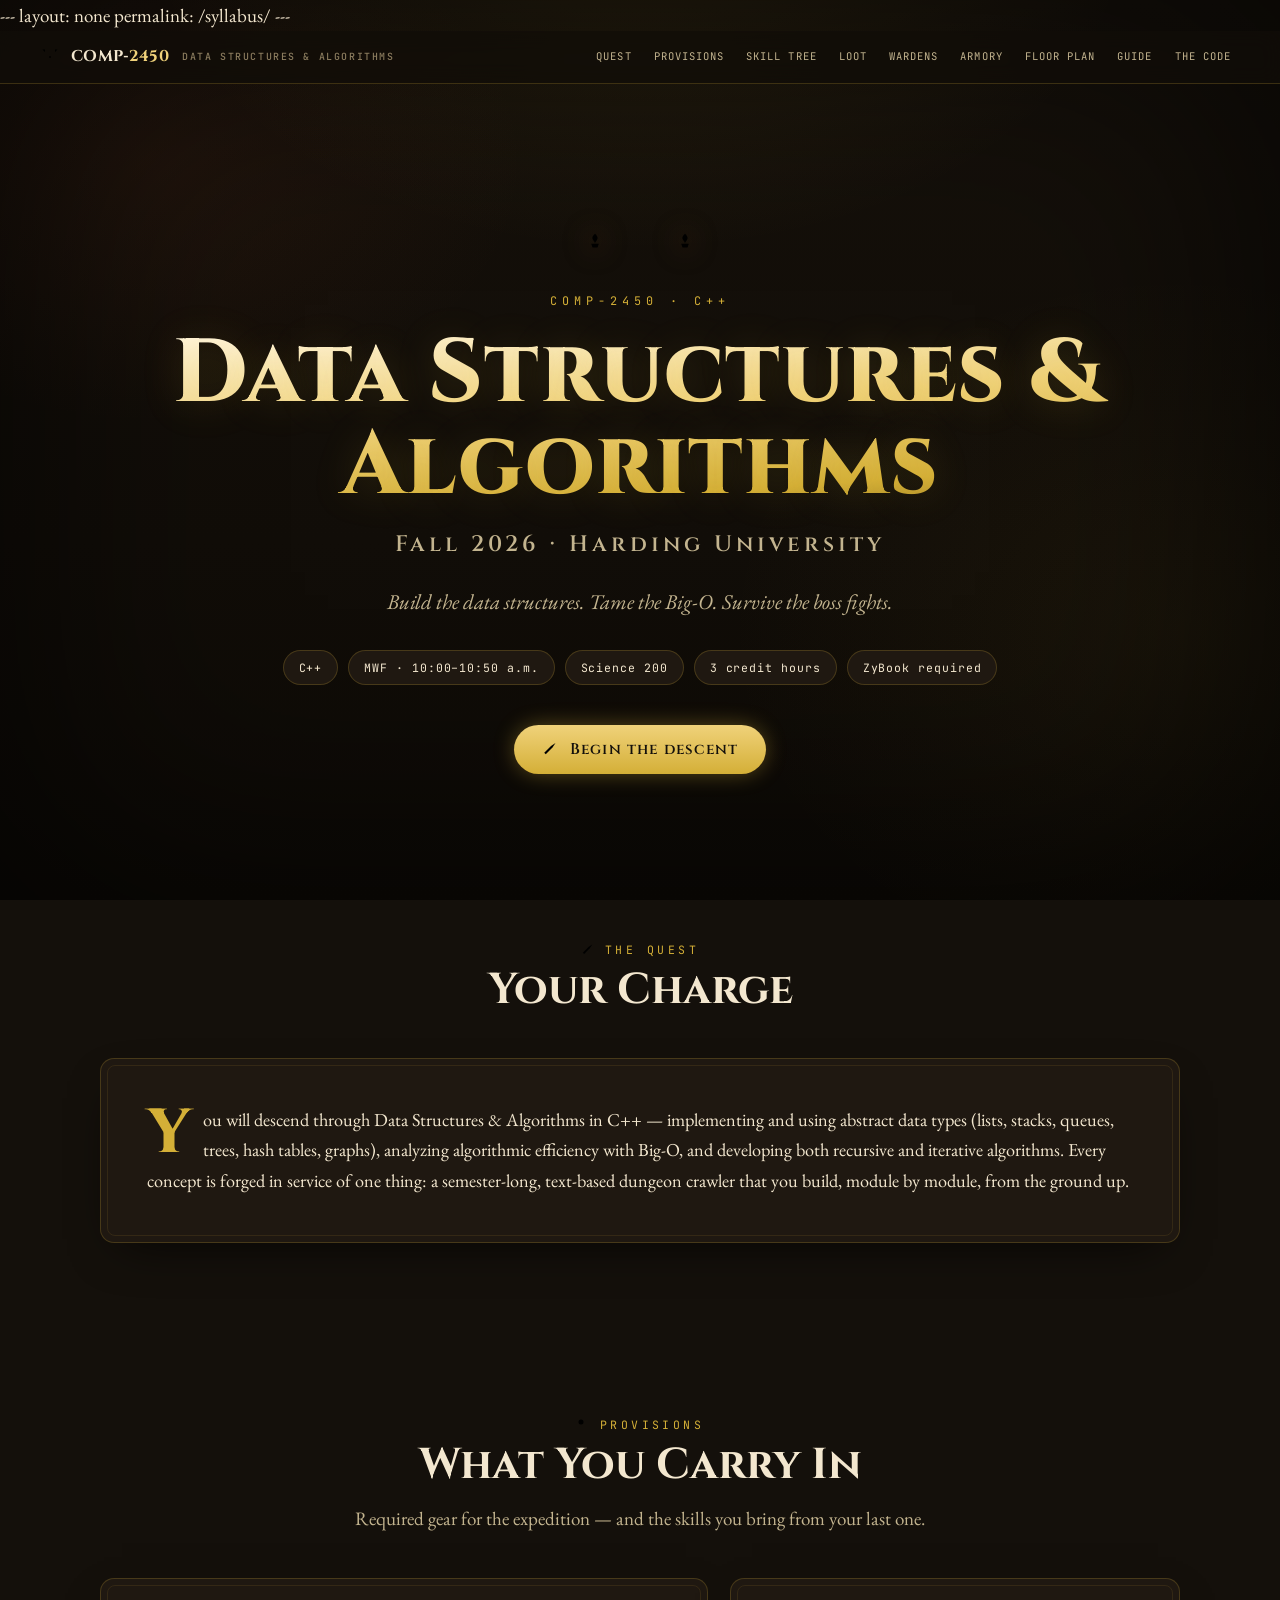
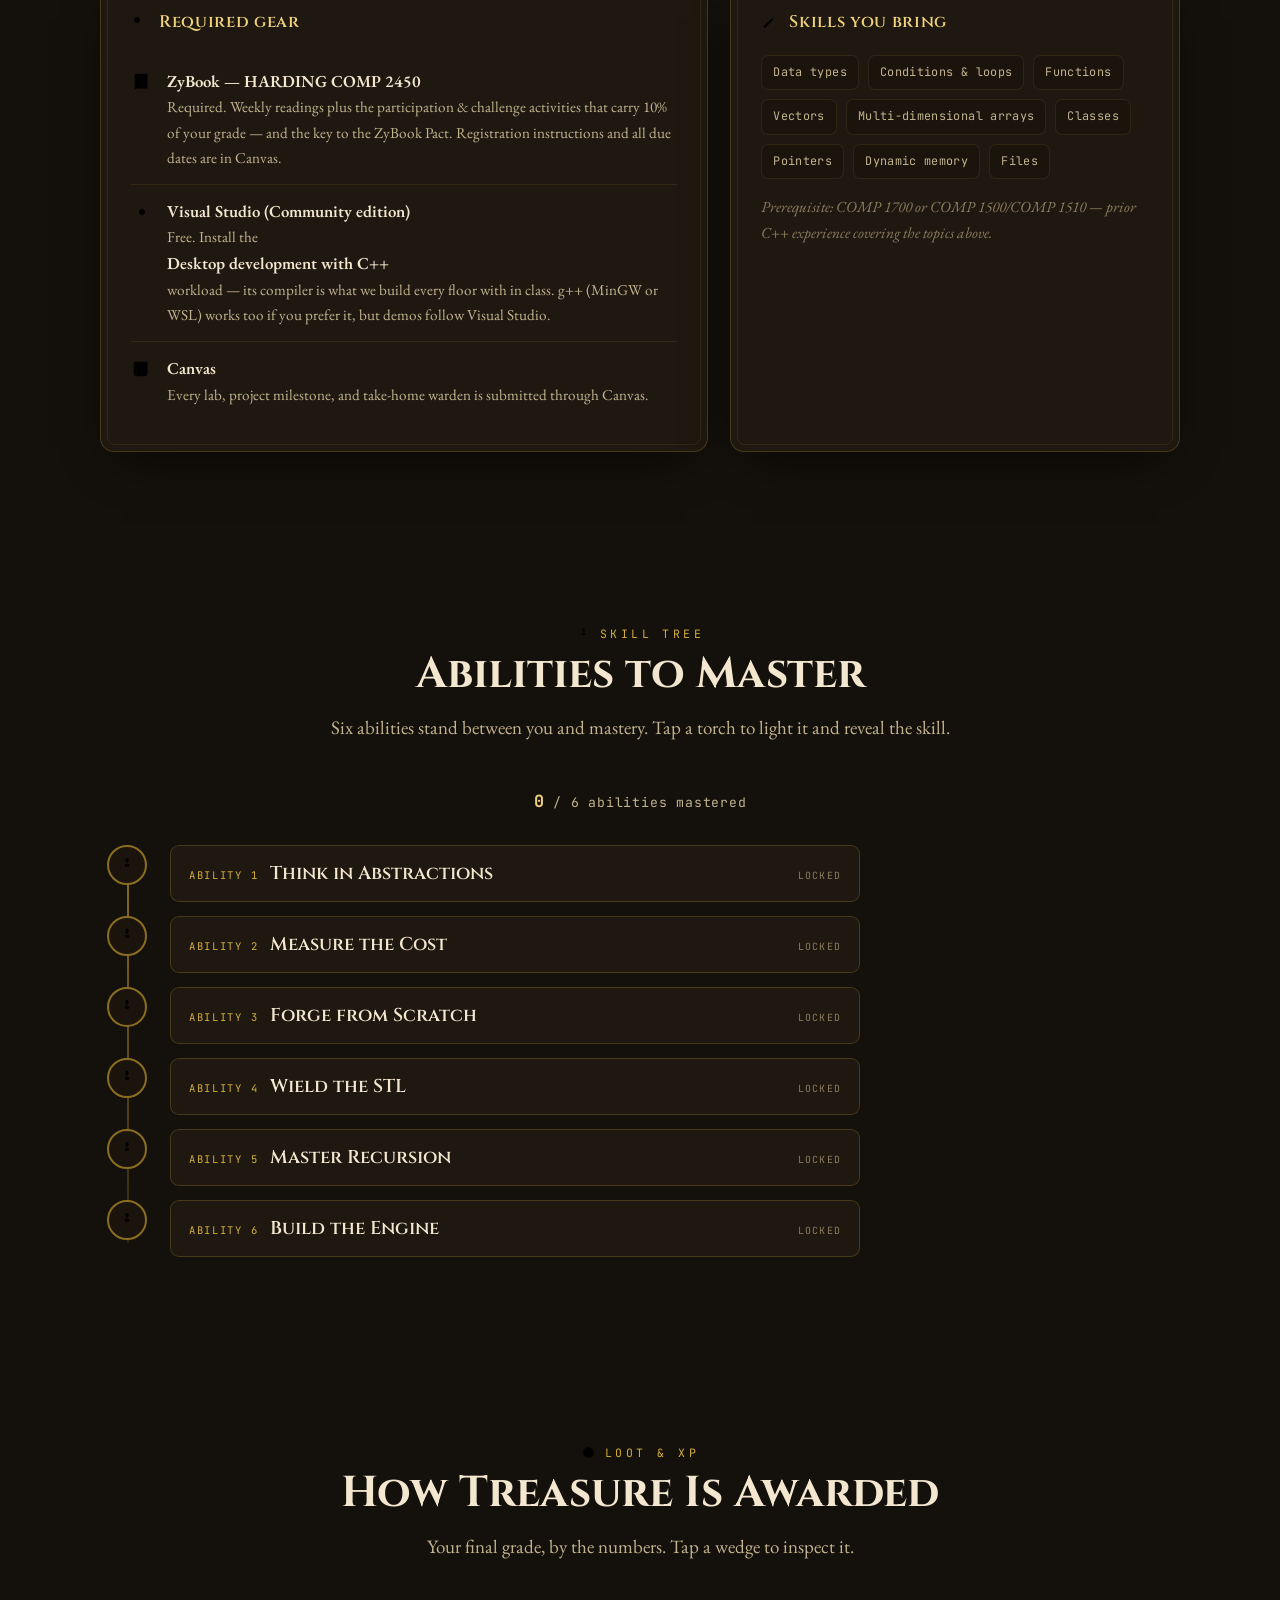
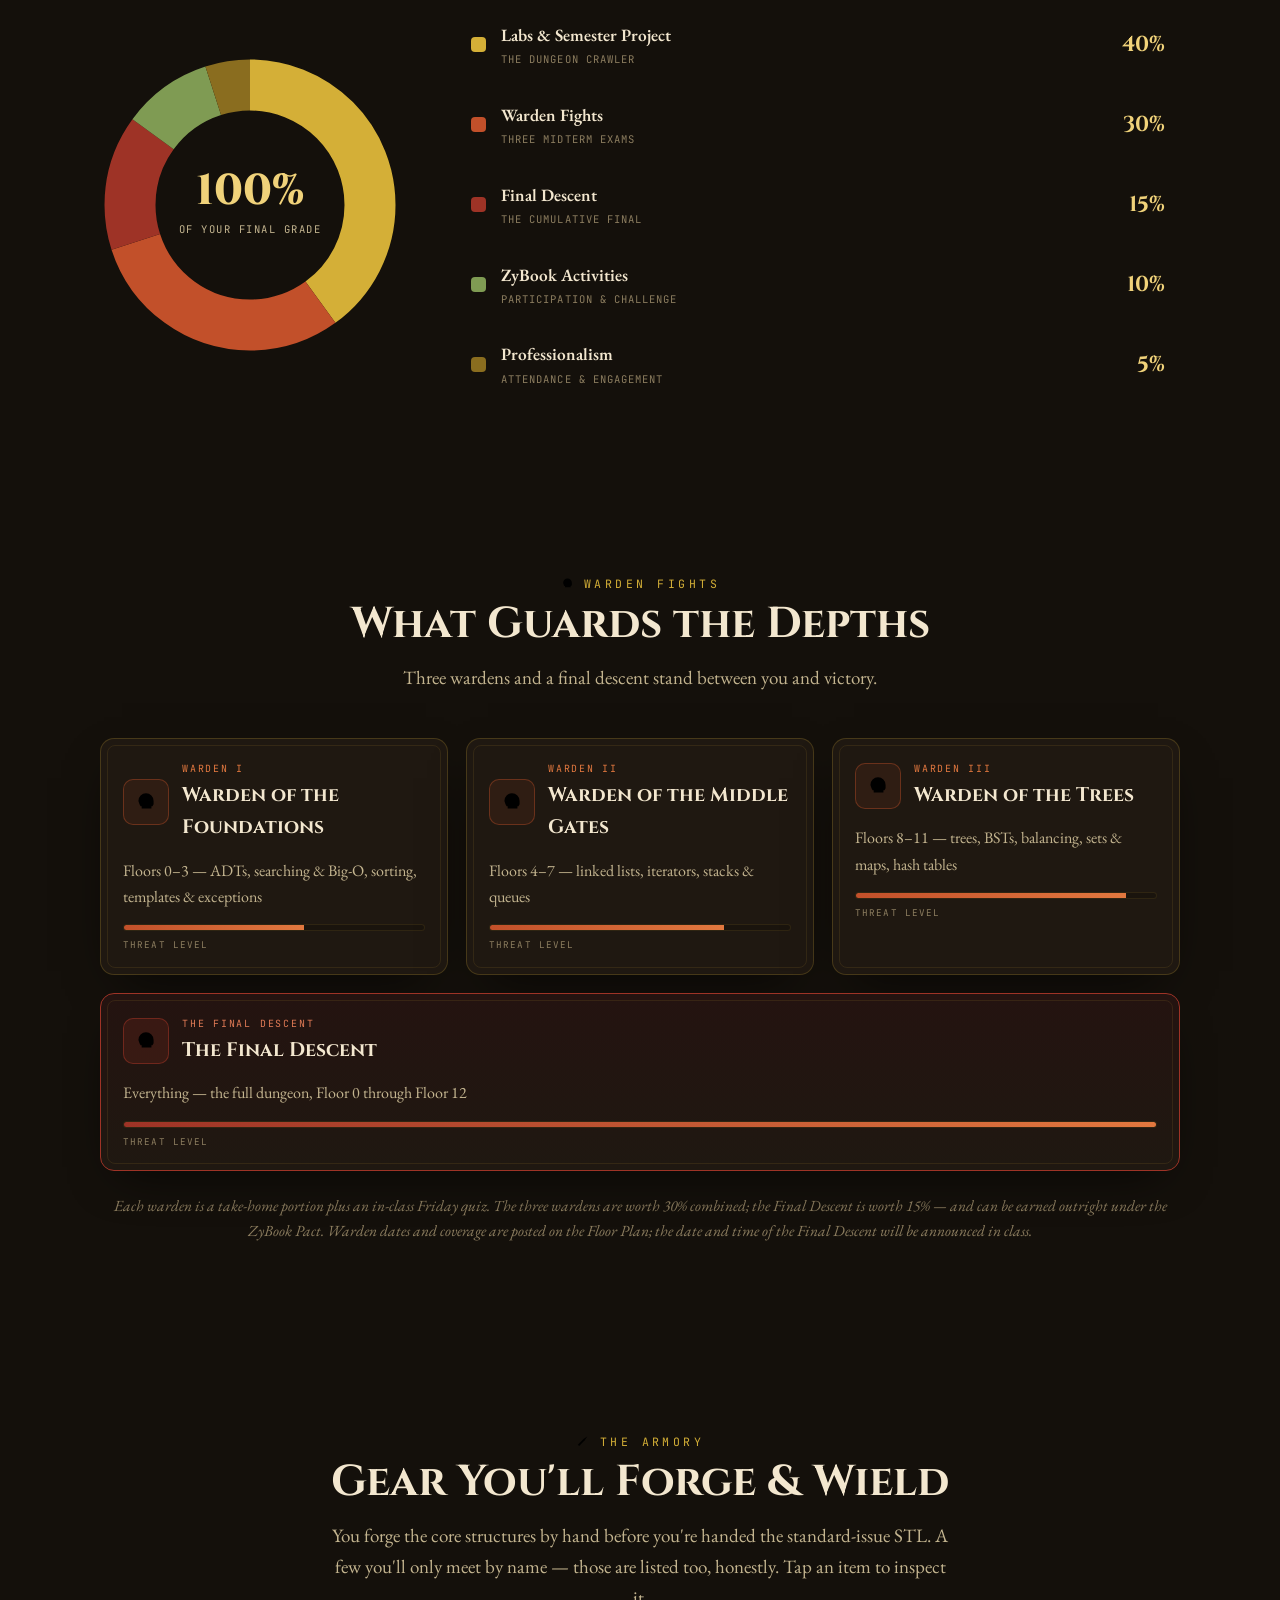
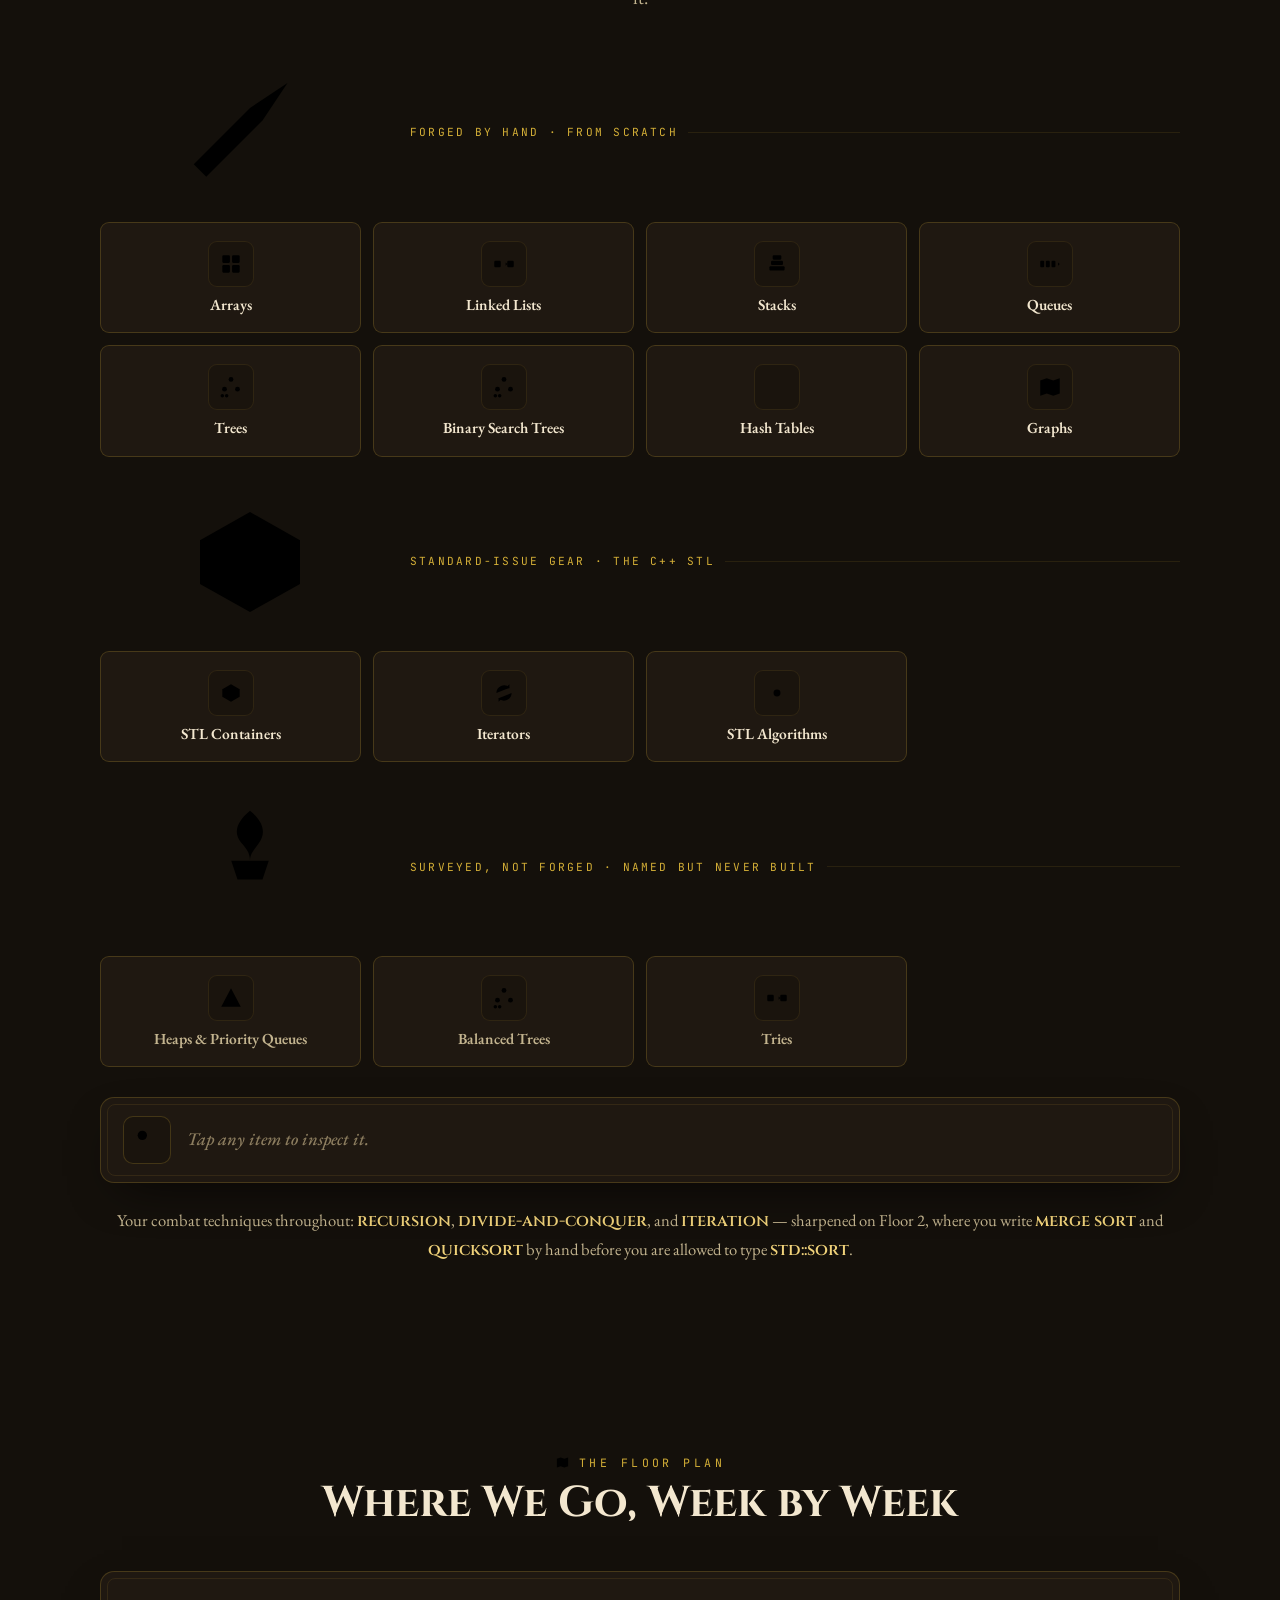
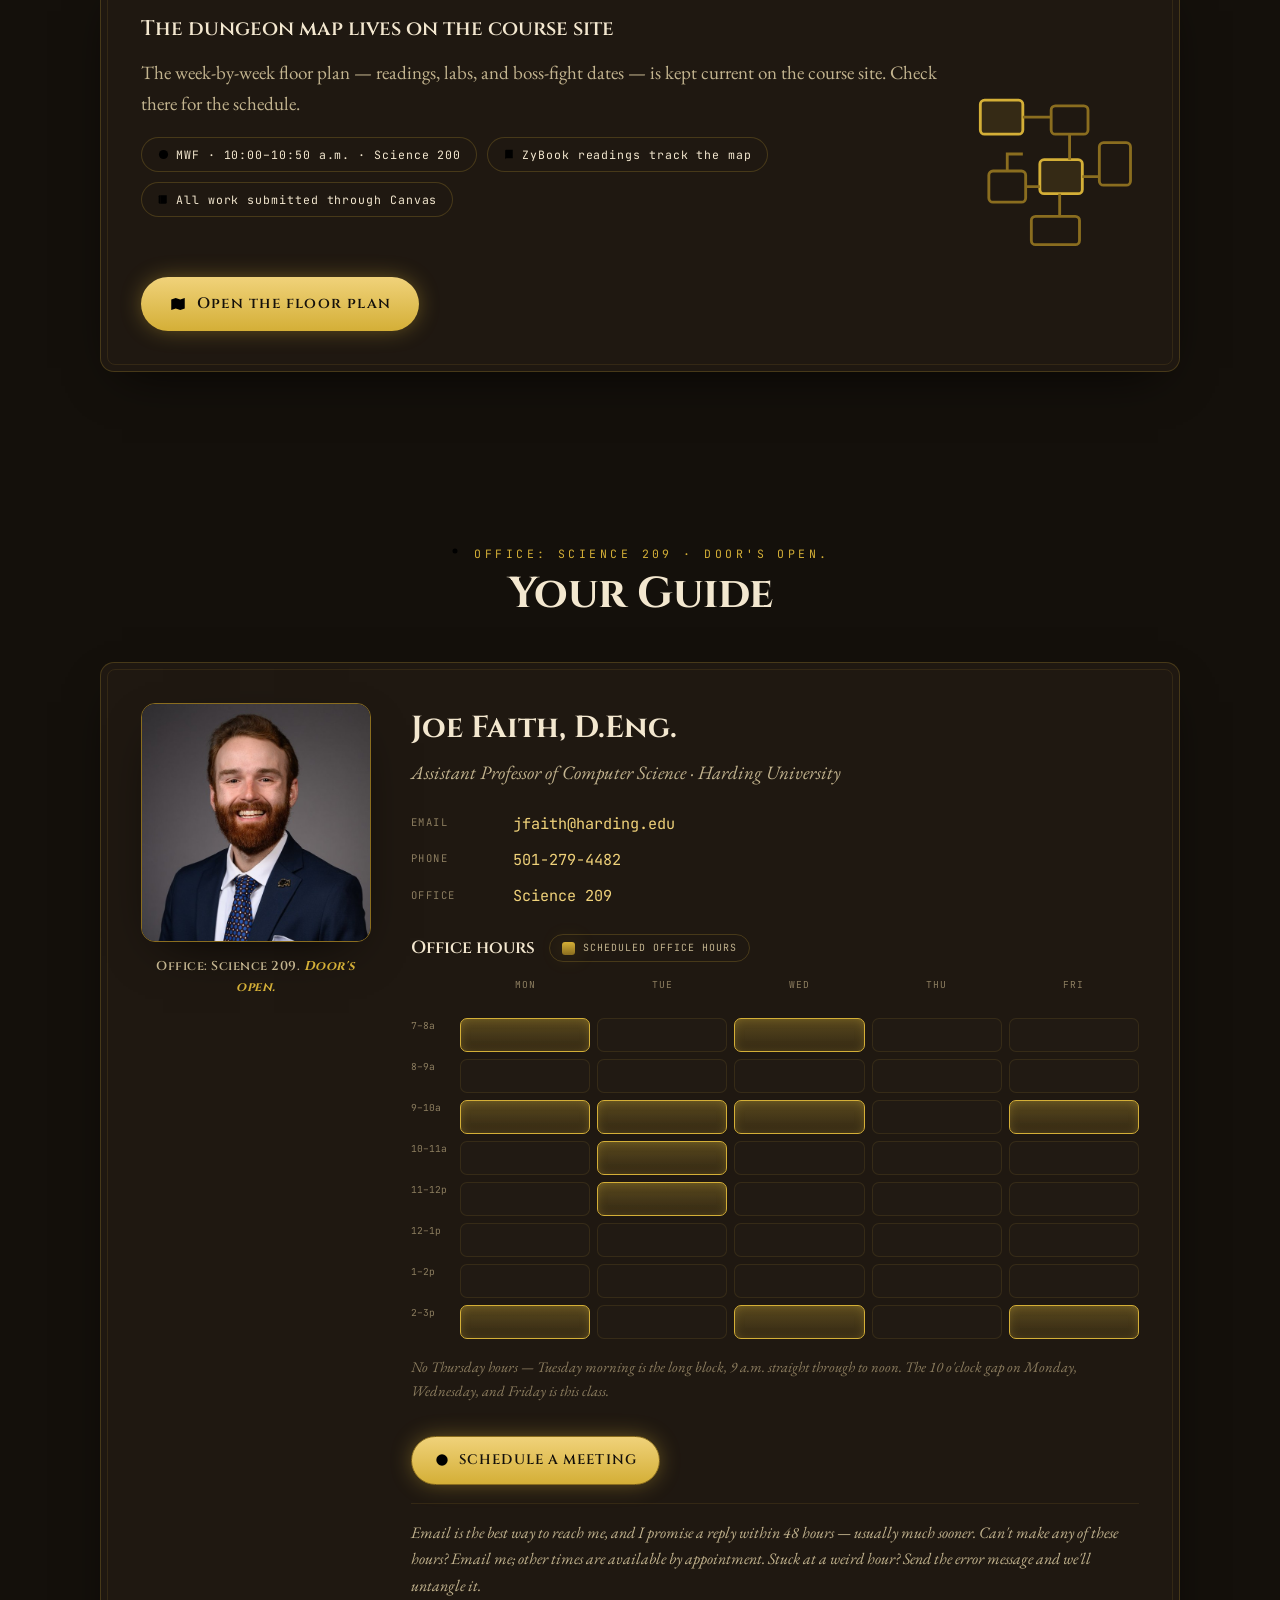
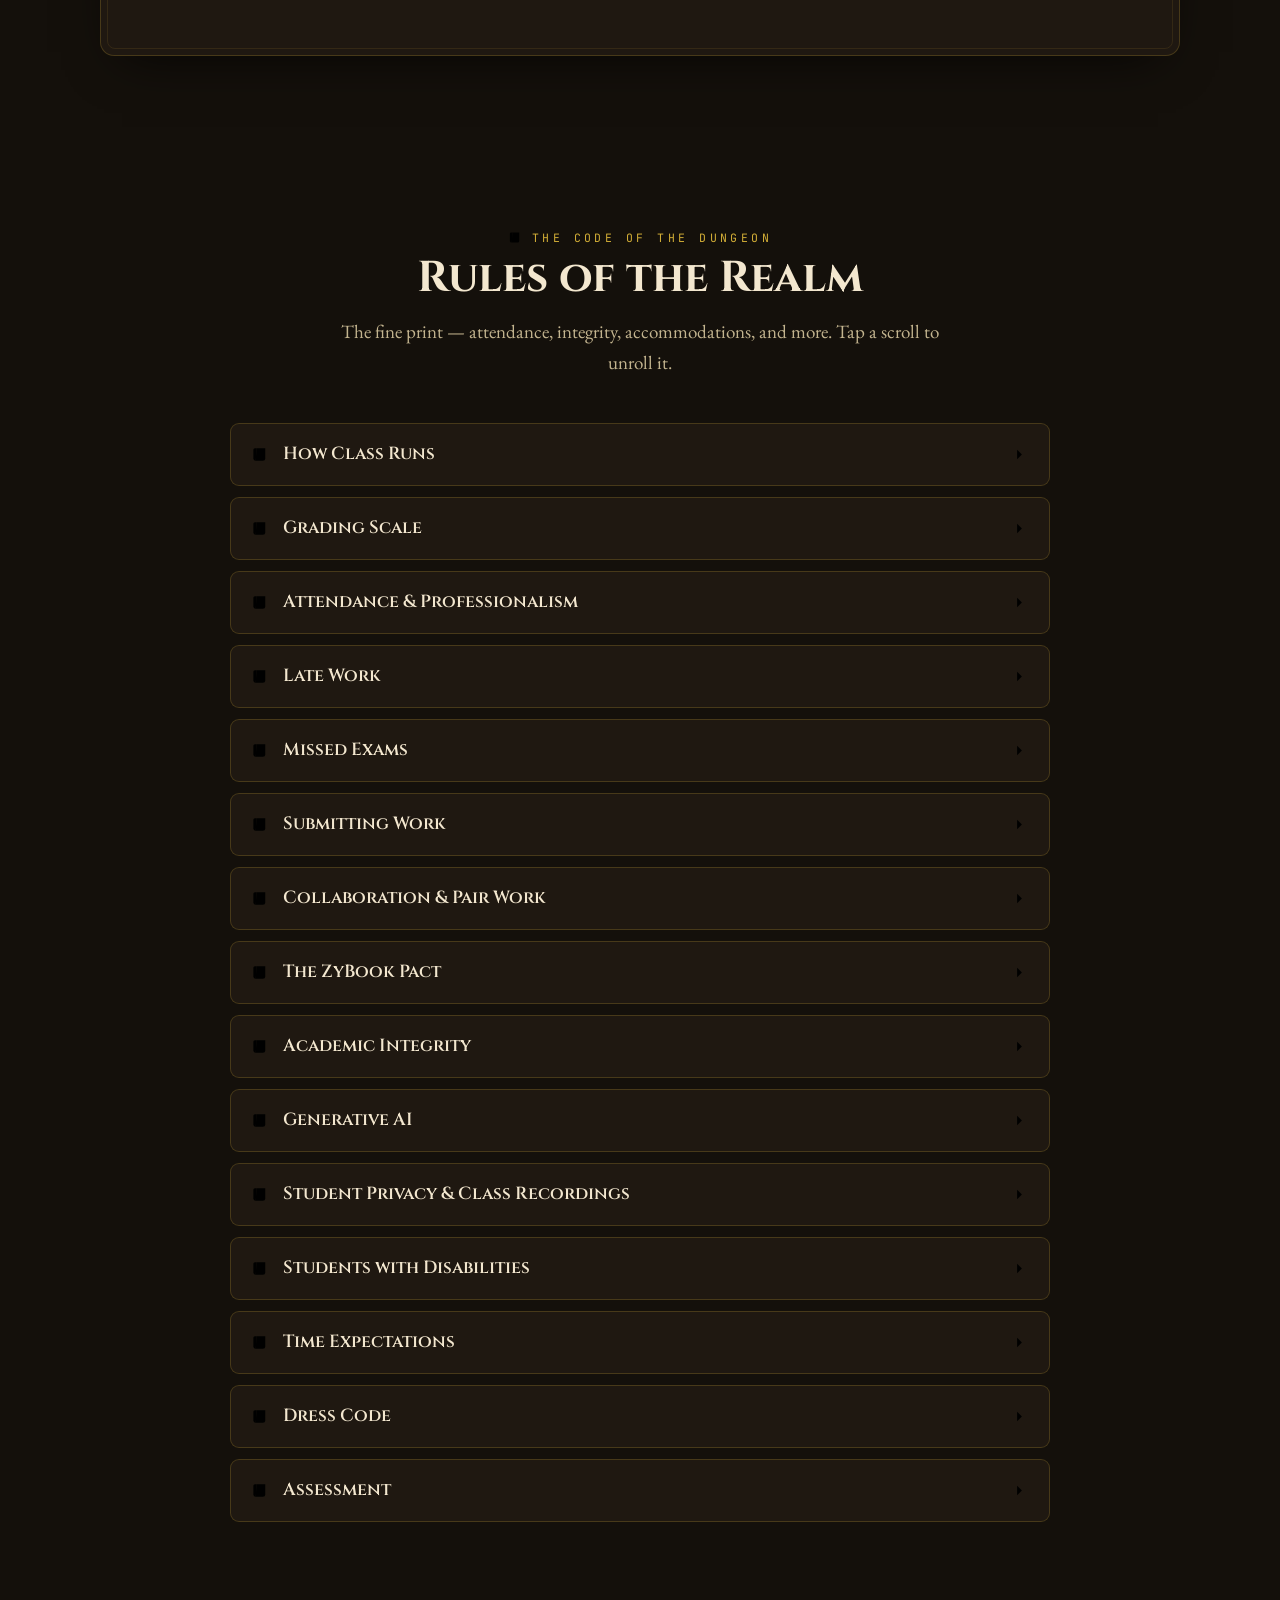
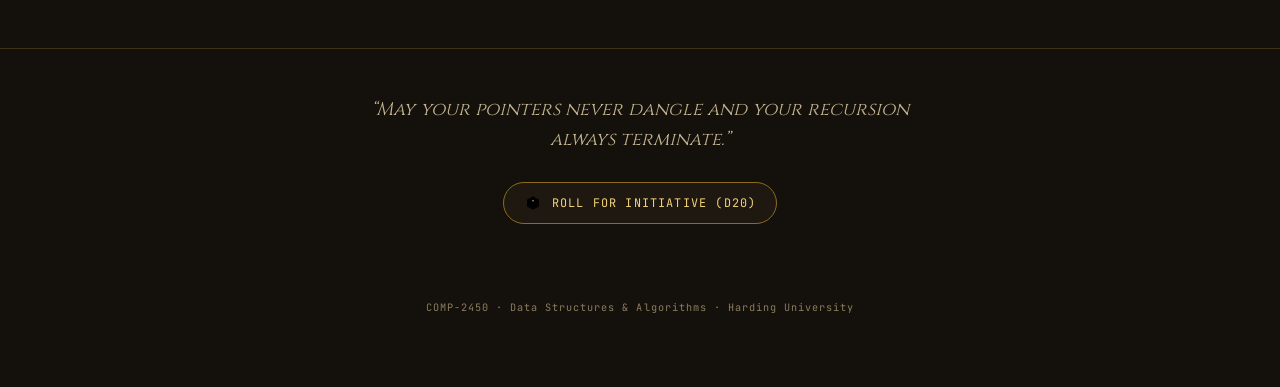
==== commit 874234f9: "Syllabus: correct the office-hours grid Actual hours are Mon 7-8a/9-10a/2-3p, Tue 9a-12p, Wed 7-8a/9" ====
--- a/comp2450_syllabus_fall2026.html
+++ b/comp2450_syllabus_fall2026.html
@@ -767,15 +767,17 @@
       // Office-hours grid. "slots" are the row labels (time blocks). "byDay"
       // lists, for each weekday, which slots are lit. Keep labels identical.
       officeHours: {
-        slots: ["8–9a","9–10a","10–11a","11–12p","12–1p","1–2p","2–3p"],
+        // Rows run 7a–3p unbroken on purpose: the empty rows are honest — they
+        // show when I'm not available rather than collapsing the time axis.
+        slots: ["7–8a","8–9a","9–10a","10–11a","11–12p","12–1p","1–2p","2–3p"],
         byDay: {
-          Mon: ["9–10a","12–1p","2–3p"],
+          Mon: ["7–8a","9–10a","2–3p"],
           Tue: ["9–10a","10–11a","11–12p"],
-          Wed: ["9–10a","12–1p","2–3p"],
-          Thu: ["8–9a"],
-          Fri: ["9–10a","12–1p","2–3p"]
+          Wed: ["7–8a","9–10a","2–3p"],
+          Thu: [],
+          Fri: ["9–10a","2–3p"]
         },
-        note: "Thursday hours run 8–9:30a."
+        note: "No Thursday hours — Tuesday morning is the long block, 9 a.m. straight through to noon. The 10 o'clock gap on Monday, Wednesday, and Friday is this class."
       },
       closer: "Email is the best way to reach me, and I promise a reply within 48 hours — usually much sooner. Can't make any of these hours? Email me; other times are available by appointment. Stuck at a weird hour? Send the error message and we'll untangle it."
     },
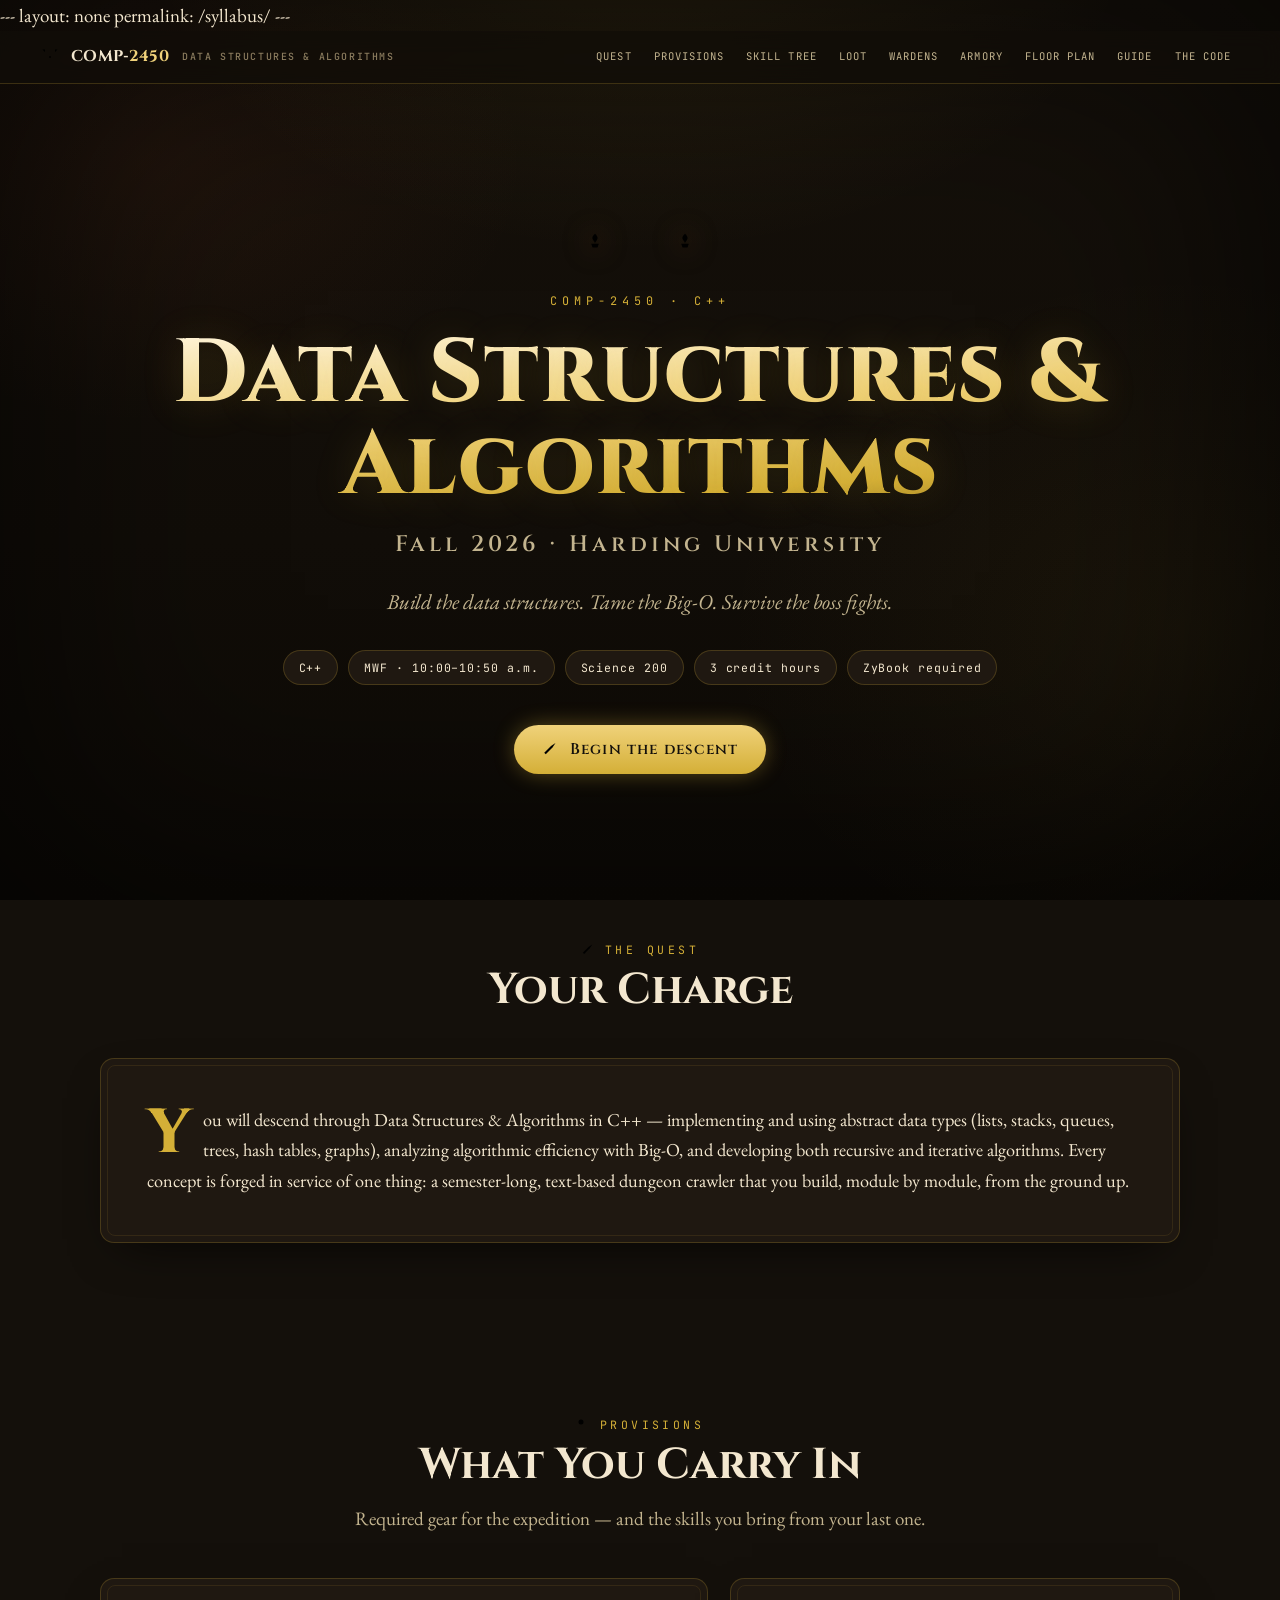
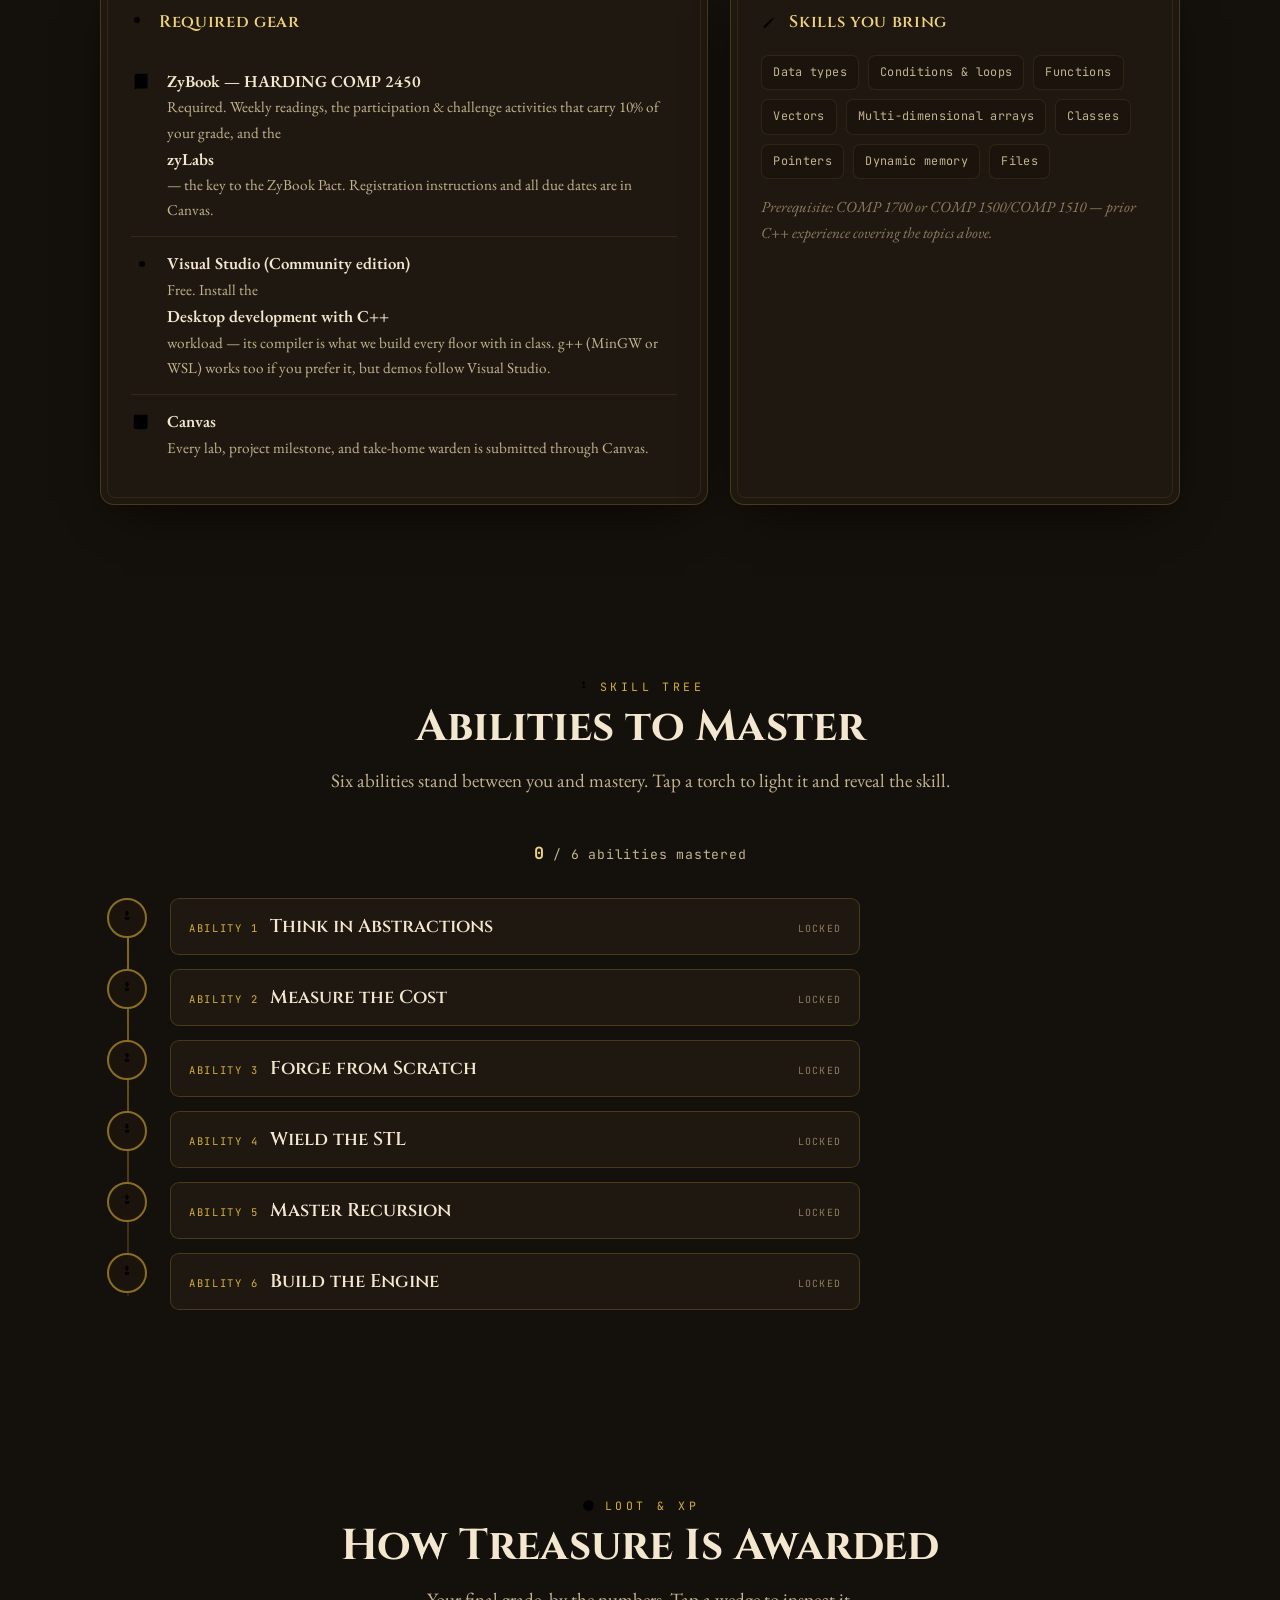
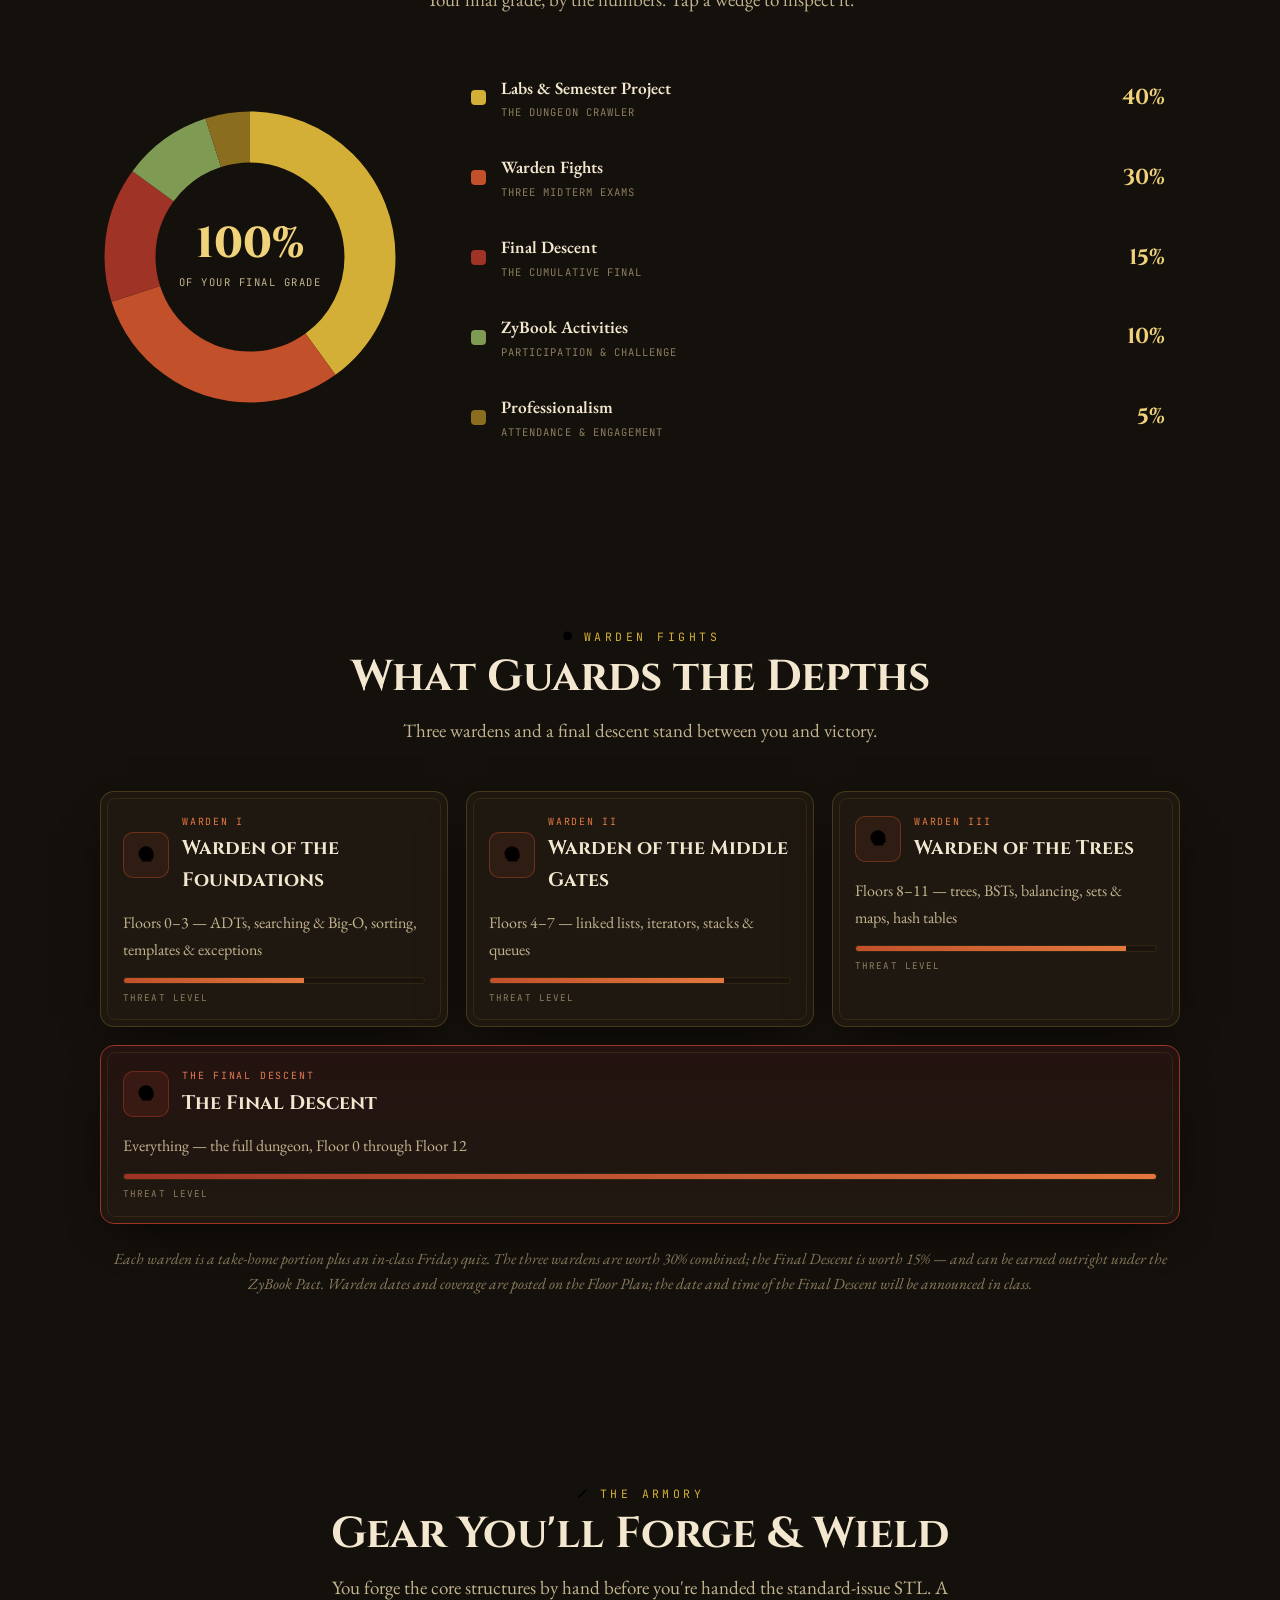
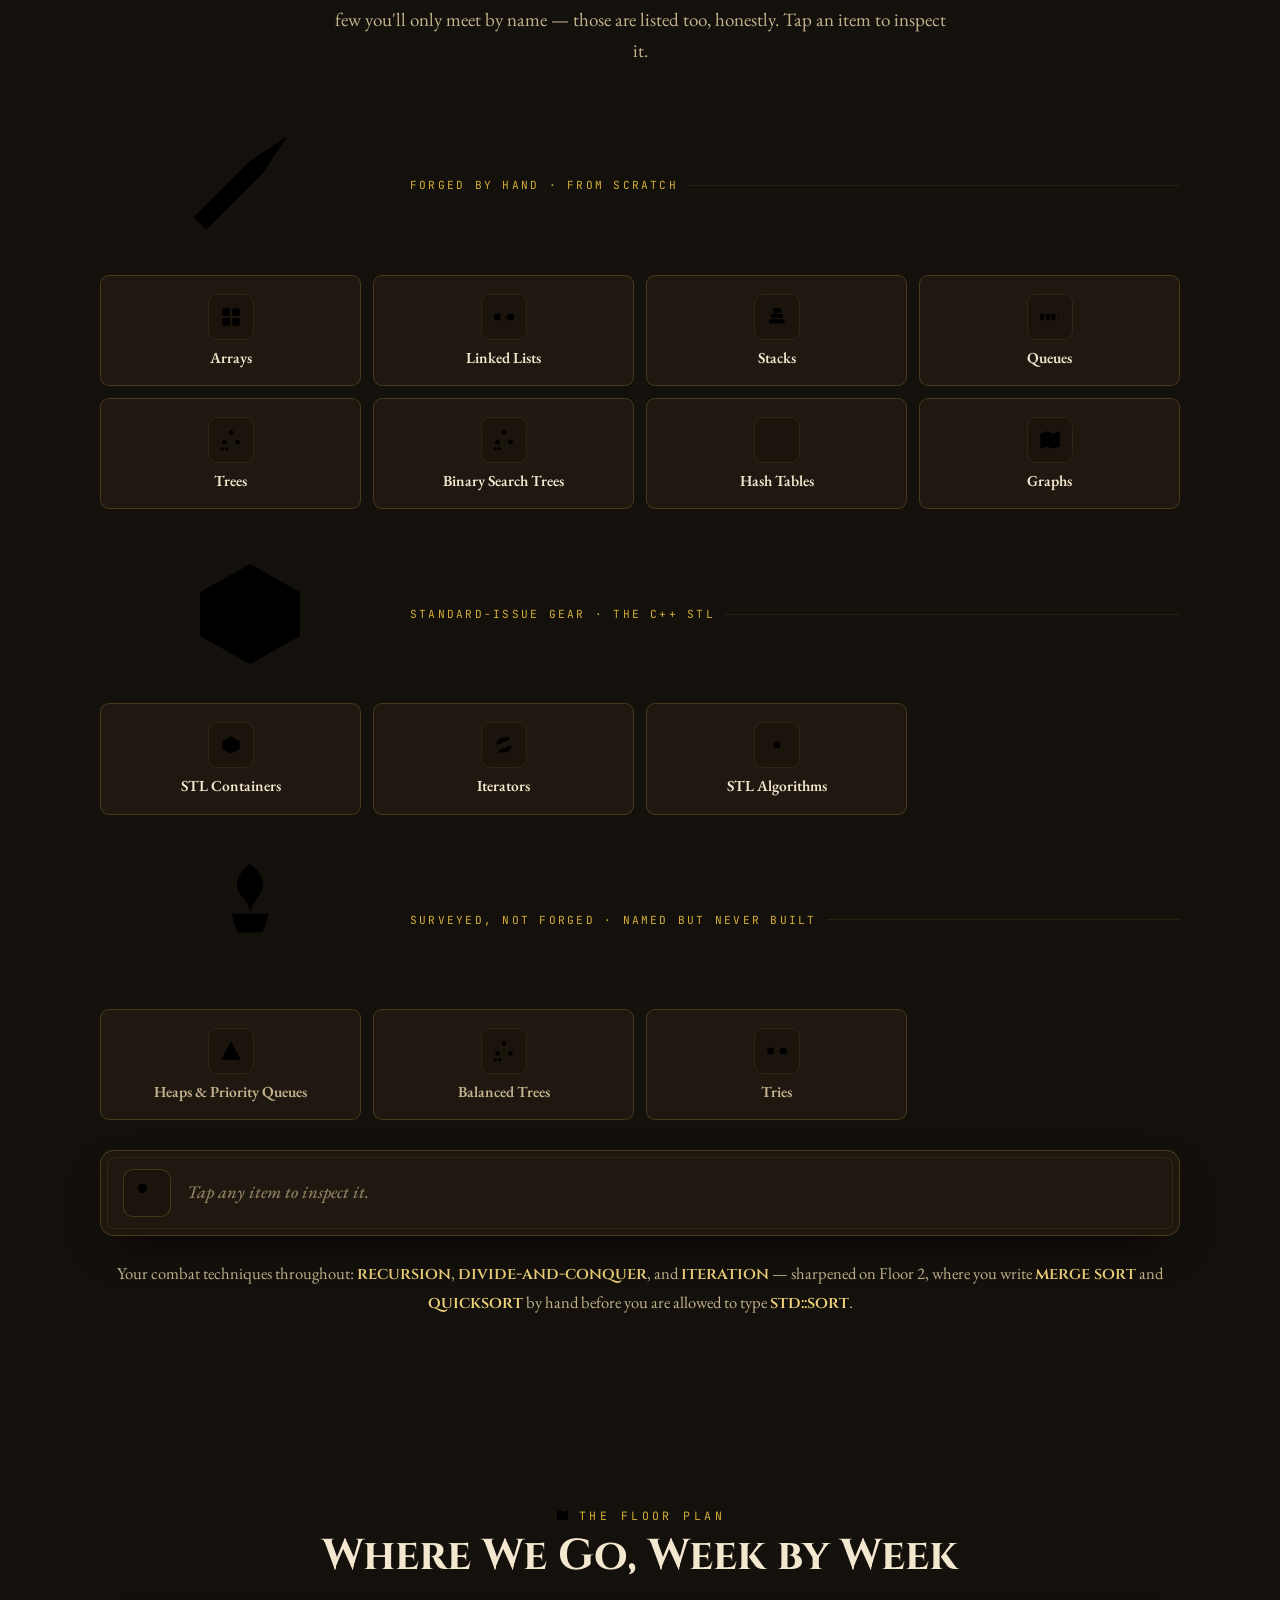
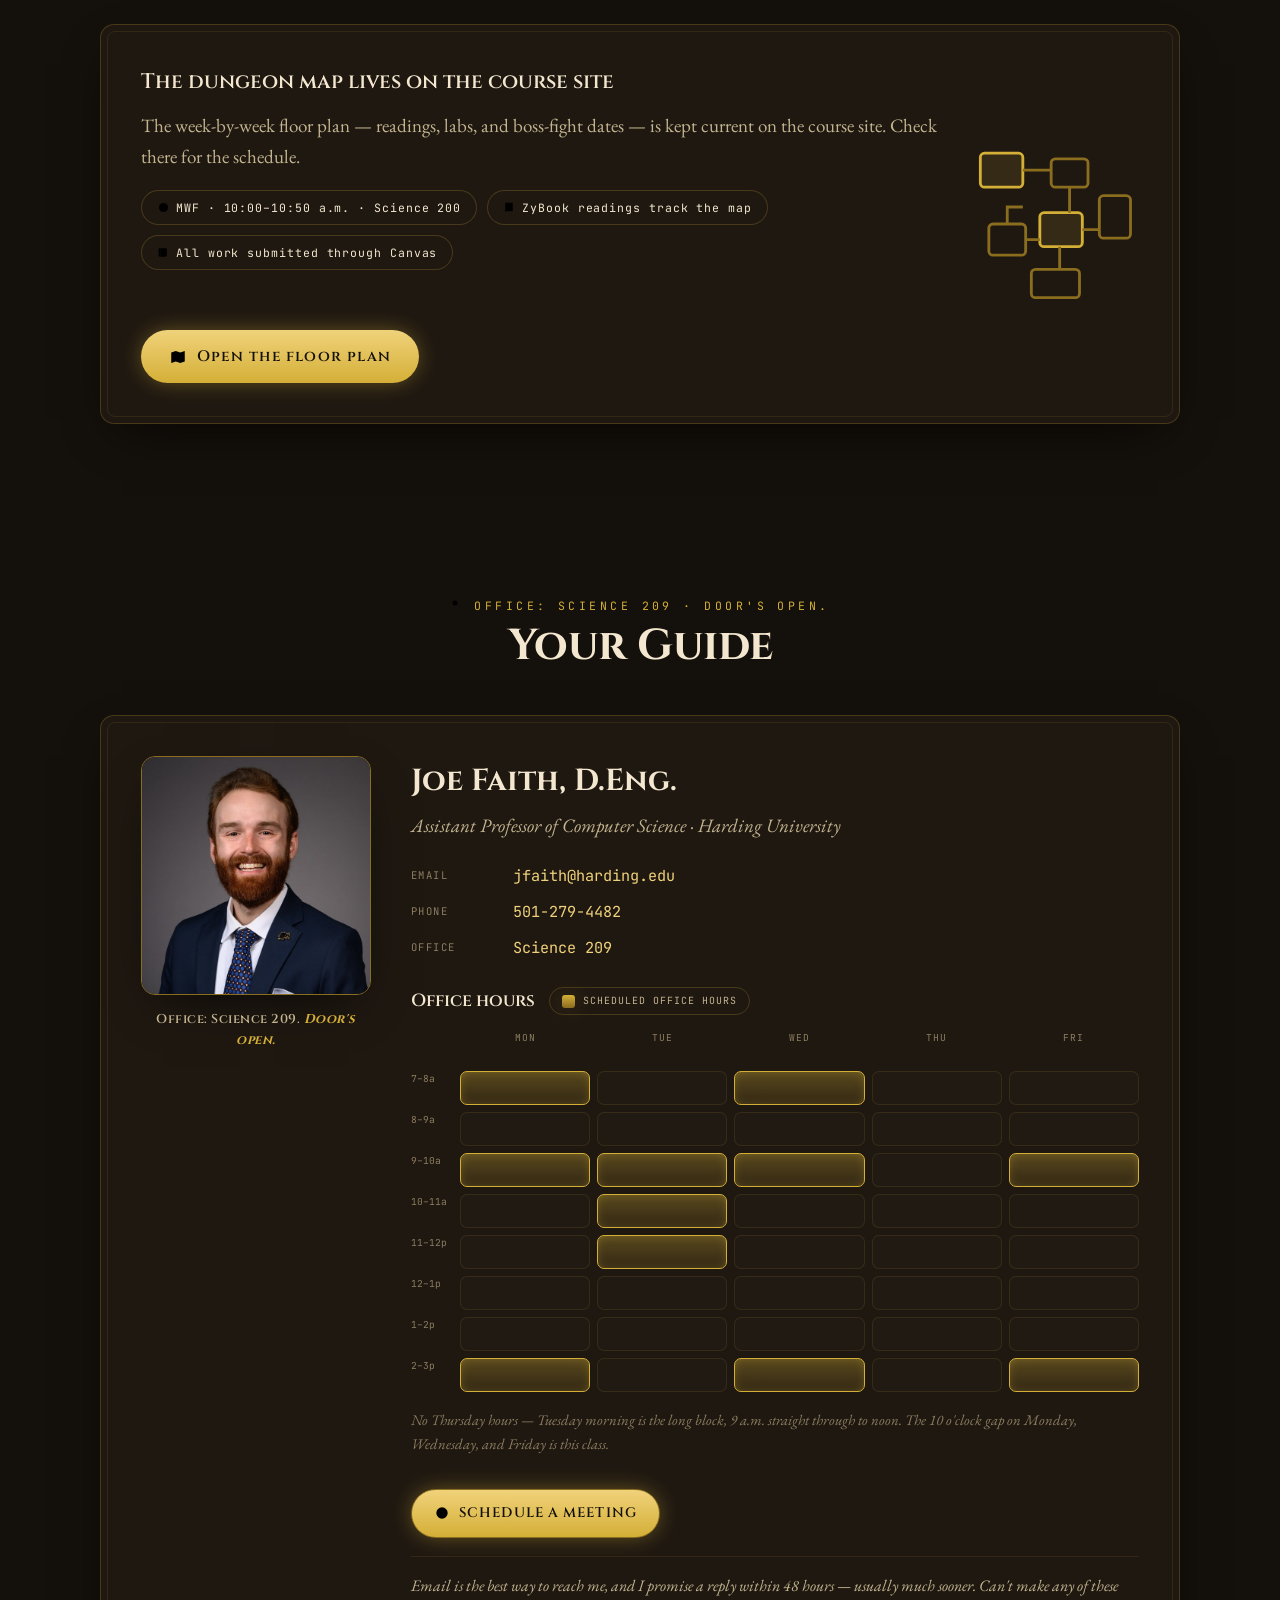
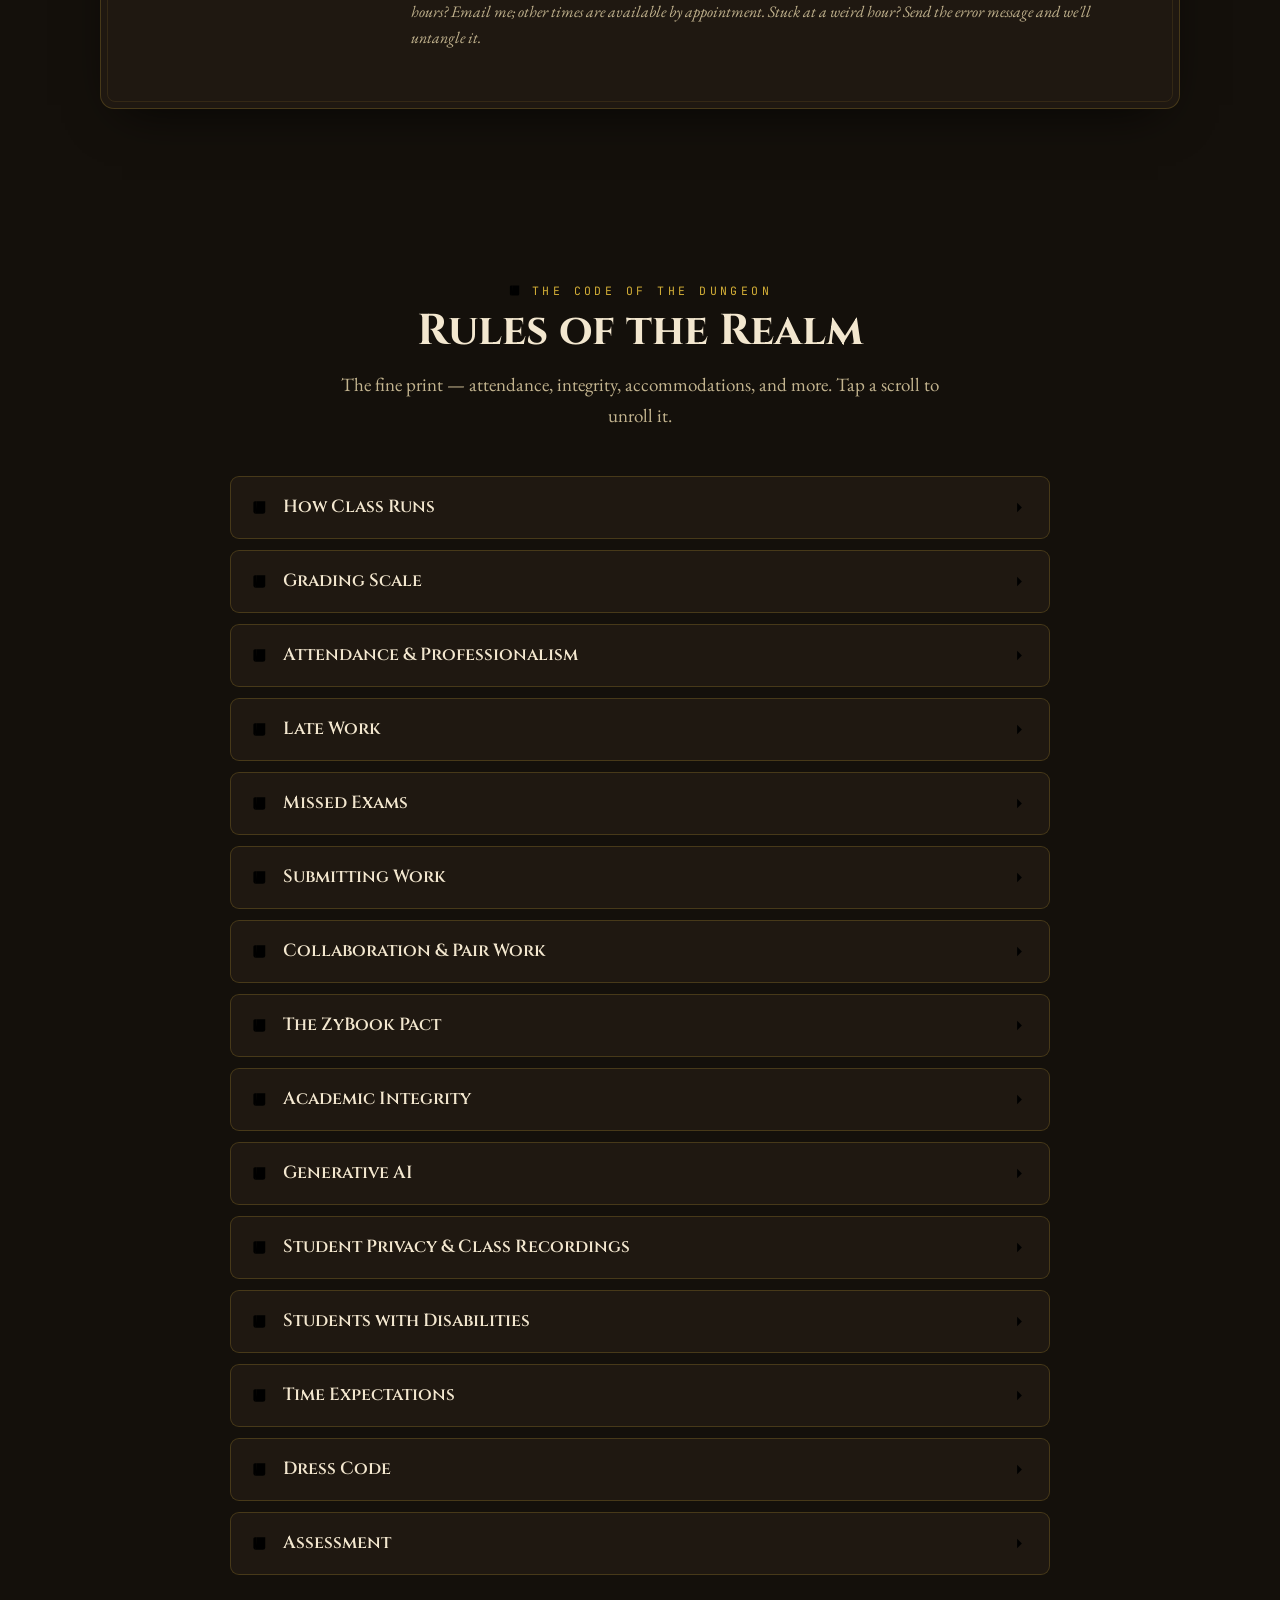
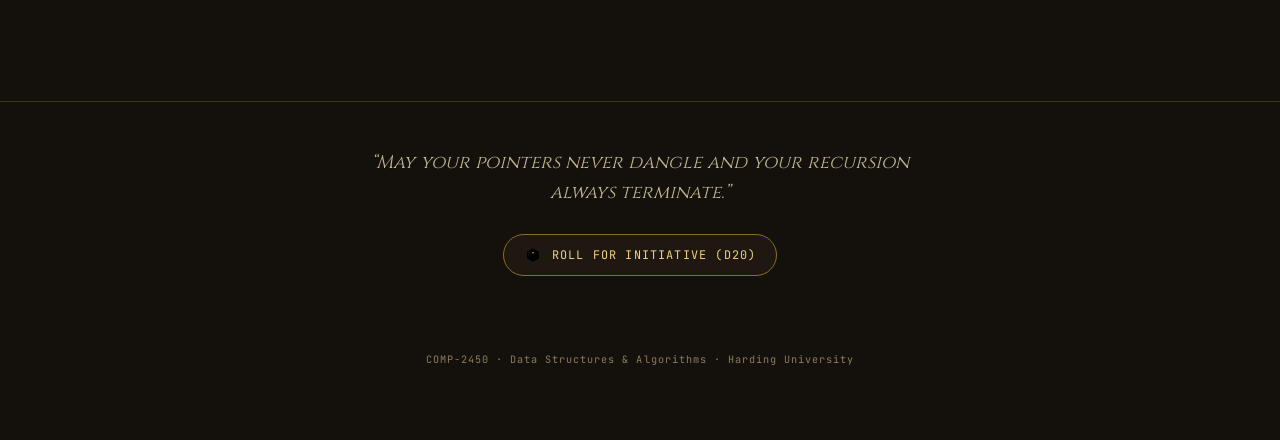
==== commit de13845a: "Syllabus: hinge the ZyBook Pact on the zyLabs The Pact now waives the Final Descent for completing e" ====
--- a/comp2450_syllabus_fall2026.html
+++ b/comp2450_syllabus_fall2026.html
@@ -646,7 +646,7 @@
       eyebrow: "Provisions", icon: "ic-key", title: "What You Carry In",
       intro: "Required gear for the expedition — and the skills you bring from your last one.",
       materials: [
-        { icon:"ic-book", name:"ZyBook — HARDING COMP 2450", desc:"Required. Weekly readings plus the participation &amp; challenge activities that carry 10% of your grade — and the key to the ZyBook Pact. Registration instructions and all due dates are in Canvas." },
+        { icon:"ic-book", name:"ZyBook — HARDING COMP 2450", desc:"Required. Weekly readings, the participation &amp; challenge activities that carry 10% of your grade, and the <b>zyLabs</b> — the key to the ZyBook Pact. Registration instructions and all due dates are in Canvas." },
         { icon:"ic-gear", name:"Visual Studio (Community edition)", desc:"Free. Install the <b>Desktop development with C++</b> workload — its compiler is what we build every floor with in class. g++ (MinGW or WSL) works too if you prefer it, but demos follow Visual Studio." },
         { icon:"ic-scroll", name:"Canvas", desc:"Every lab, project milestone, and take-home warden is submitted through Canvas." }
       ],
@@ -680,7 +680,7 @@
         { name:"Labs &amp; Semester Project", sub:"The Dungeon Crawler",   weight:40, color:"--gold",    desc:"Hands-on labs plus the semester-long text-based dungeon crawler you build module by module. Labs and project work may be done in pairs." },
         { name:"Warden Fights",             sub:"Three Midterm Exams",    weight:30, color:"--ember",   desc:"Three wardens guard the depths — each a take-home portion plus an in-class Friday quiz." },
         { name:"Final Descent",             sub:"The Cumulative Final",   weight:15, color:"--crimson", desc:"One last encounter covering the full journey — and the one grade you can earn outright before you ever sit it. See <b>The ZyBook Pact</b> in the Code of the Dungeon." },
-        { name:"ZyBook Activities",         sub:"Participation &amp; Challenge", weight:10, color:"--moss", desc:"Weekly participation and challenge activities completed in the ZyBook, due on the dates posted in Canvas. Scored on completion — <b>both</b> kinds must reach 100%, and whatever you leave unfinished comes out of this 10%." },
+        { name:"ZyBook Activities",         sub:"Participation &amp; Challenge", weight:10, color:"--moss", desc:"Weekly participation and challenge activities completed in the ZyBook, due on the dates posted in Canvas. Scored on completion — <b>both</b> kinds must reach 100%, and whatever you leave unfinished comes out of this 10%. The <b>zyLabs</b> are a separate matter: they are completion-based and carry no grade weight anywhere — their only reward is <b>The ZyBook Pact</b>." },
         { name:"Professionalism",           sub:"Attendance &amp; Engagement",   weight:5,  color:"--gold-deep", desc:"Showing up, on time, ready to write code with the rest of us — attendance, participation in the in-class programming, and carrying your share of pair and group work." }
       ]
     },
@@ -788,13 +788,13 @@
       intro: "The fine print — attendance, integrity, accommodations, and more. Tap a scroll to unroll it.",
       policies: [
         { title:"How Class Runs", body:"Each floor's lecture is <b>pre-recorded</b>. Watch it and do the assigned ZyBook reading <em>before</em> you arrive. Class time is not for re-reading the textbook to you — it is for writing code together, sometimes as a whole room, sometimes in pairs or small groups. Come having met the material once, and you will leave having used it." },
-        { title:"Grading Scale", body:"Your final grade is the weighted total shown in <b>Loot &amp; XP</b>, on the standard letter scale: <b>A</b> 90–100, <b>B</b> 80–89, <b>C</b> 70–79, <b>D</b> 60–69, <b>F</b> below 60. Grades are straight letters — there is no plus or minus. There is no extra credit — the points on that table are all the points there are. The one exception runs the other way: see <b>The ZyBook Pact</b> below." },
+        { title:"Grading Scale", body:"Your final grade is the weighted total shown in <b>Loot &amp; XP</b>, on the standard letter scale: <b>A</b> 90–100, <b>B</b> 80–89, <b>C</b> 70–79, <b>D</b> 60–69, <b>F</b> below 60. Individual assignments may be worth different rubric point totals, but every score is normalized to a 100-point scale in Canvas, and your course grade is weighted by the assignment categories in <b>Loot &amp; XP</b> rather than by raw points. Grades are straight letters — there is no plus or minus. There is no extra credit — the points on that table are all the points there are. The one exception runs the other way: see <b>The ZyBook Pact</b> below." },
         { title:"Attendance &amp; Professionalism", body:"Attendance is required, and it is graded — it is the largest part of the 5% <b>Professionalism</b> component, along with arriving on time, taking part in the in-class programming, and carrying your share of pair and group work. You are allowed <b>three unexcused absences</b> in this 3-credit-hour class; each additional unexcused absence reduces your professionalism grade. If you have to miss for illness, a university-sponsored activity, or an emergency, email me — ahead of time when you can." },
-        { title:"Late Work", body:"<p><b>Assignments</b> are accepted up to two days past the deadline at a 20% penalty. Work submitted more than two days late is not accepted without prior arrangement.</p><p><b>ZyBook activities and exams are different</b> — the two-day window does not apply to them. ZyBook due dates are posted in Canvas. If something is going to keep you from a ZyBook deadline or an exam, email me and we will see what can be extended. Ask before the deadline, not after.</p>" },
+        { title:"Late Work", body:"<p><b>Assignments</b> are accepted up to two days past the deadline at a 20% penalty. Work submitted more than two days late is not accepted without prior arrangement.</p><p><b>ZyBook activities and exams are different</b> — the two-day window does not apply to them. Due dates for the participation and challenge activities are posted in Canvas. If something is going to keep you from one of those deadlines or from an exam, email me and we will see what can be extended. Ask before the deadline, not after.</p><p><b>The zyLabs have no weekly deadline at all</b> — they run to the last day of class. See <b>The ZyBook Pact</b>.</p>" },
         { title:"Missed Exams", body:"If you miss a warden fight or the Final Descent, email me to schedule a makeup. Do it as early as you can — and if you already know you will be away, email me <em>before</em> the exam rather than after it." },
-        { title:"Submitting Work", body:"All labs, project milestones, and take-home warden work are submitted through <b>Canvas</b>. ZyBook activities are completed and graded inside the ZyBook itself — there is nothing to submit for those." },
-        { title:"Collaboration &amp; Pair Work", body:"<p><b>Labs and the semester project may be done in pairs.</b> If you pair up, put both names on the submission, and be sure both of you can explain every line you turn in.</p><p><b>ZyBook activities are individual work, always</b> — that is the condition of the ZyBook Pact below. <b>Warden fights and the Final Descent are individual work.</b></p><p>When you are not sure whether a particular collaboration is allowed, ask me before you do it rather than after.</p>" },
-        { title:"The ZyBook Pact", body:"<p>Finish the ZyBook completely and on your own, and you do not have to sit the final.</p><p>Precisely: reach <b>100% on the participation activities</b> and <b>100% on the challenge activities</b> in <b>every assigned chapter</b>, by the due dates posted in Canvas, working individually. Do that and your <b>Final Descent is recorded as 100%</b>, and sitting the exam becomes optional.</p><p>Both kinds of activity allow unlimited attempts, so 100% asks for persistence, not brilliance. ZyLabs, if any are assigned, are <em>not</em> part of the Pact — they are graded as ordinary lab work.</p><p>Completion is read straight from the ZyBook report, so there is nothing to submit and nothing to ask me for.</p><p><b>Falling short costs you twice.</b> If you miss activities, finish them after their deadline, or finish them with someone else's help, you sit the Final Descent like everyone else — <em>and</em> the unfinished activities come straight out of the 10% ZyBook category. Leaving ZyBook work undone is never a neutral choice: it lowers your grade on its own, and it forfeits the Pact on top of that.</p><p>The offer is deliberately generous, and the reasoning is simple: a student who has worked every ZyBook activity on time and alone has already demonstrated what the final was going to ask.</p>" },
+        { title:"Submitting Work", body:"All labs, project milestones, and take-home warden work are submitted through <b>Canvas</b>. Everything you do inside the ZyBook — participation activities, challenge activities, and the zyLabs — is completed and scored there automatically, so there is nothing to submit for any of it." },
+        { title:"Collaboration &amp; Pair Work", body:"<p><b>Labs and the semester project may be done in pairs.</b> If you pair up, put both names on the submission, and be sure both of you can explain every line you turn in.</p><p><b>ZyBook work is individual work, always</b> — and the zyLabs especially, since doing them on your own is the whole condition of the ZyBook Pact below. <b>Warden fights and the Final Descent are individual work.</b></p><p>When you are not sure whether a particular collaboration is allowed, ask me before you do it rather than after.</p>" },
+        { title:"The ZyBook Pact", body:"<p>Finish the ZyBook's labs on your own, and you never have to sit the final.</p><p>Precisely: complete <b>every zyLab in the ZyBook to 100%</b>, working individually, at any point before the last day of class. Do that and your <b>Final Descent is recorded as 100%</b>, and sitting the exam becomes optional.</p><p><b>The zyLabs are yours to schedule.</b> They are not on the Canvas due-date calendar, and you are not held to the week we cover their chapter — work them on your own time, at whatever pace suits you, so long as every one of them stands at 100% before the last day of class. zyLabs check your code automatically, allow unlimited attempts, and are scored purely on <b>completion</b> — a zyLab is either finished or it is not. Reaching 100% asks for persistence, not brilliance.</p><p>Completion is read straight from the ZyBook report, so there is nothing to submit and nothing to ask me for.</p><p><b>Working them with anyone else forfeits the Pact.</b> This is the one piece of work in the course with no pair option, and the reason is simple — it stands in for an exam you would have sat alone.</p><p><b>Skipping them costs you nothing but the Pact.</b> They are completion-based, not a graded assignment, and they carry no weight in any category. Leave them undone and you simply sit the Final Descent alongside everyone else, for the 15% it is worth. The participation and challenge activities are a separate matter entirely: they carry their own 10% (see <b>Loot &amp; XP</b>), and they are graded that way whether or not you go after the Pact.</p><p>The offer is deliberately generous, and the reasoning is simple: a student who has worked every zyLab alone, all the way to 100%, has already written more code than the final was ever going to ask for.</p>" },
         { title:"Academic Integrity", body:"Cheating in all its forms is inconsistent with Christian faith and practice and will result in sanctions up to and including dismissal from the class with a failing grade." },
         { title:"Generative AI", body:"In this course, generative AI tools may be used for background reading and concept research with appropriate acknowledgment and citation, but not for any graded code. Contact your instructor if you are in doubt as to whether you are using generative AI tools appropriately in this course. You are responsible for checking facts, finding reliable sources, citing appropriately, and making a careful, critical examination of any work that you submit. Failure to acknowledge and cite the generative AI or using generative AI on assignments not approved for AI use is academically dishonest and constitutes a violation of Harding's Academic Integrity Policy." },
         { title:"Student Privacy &amp; Class Recordings", body:"<p>This course may involve audio/video recording of class sessions for educational purposes. By enrolling in this course, students consent to being recorded during class sessions, including their voice and image, when participating in class discussions or activities.</p><p><b>Student rights regarding recordings:</b></p><ul><li>Students have the right to review recordings in which they appear.</li><li>Recordings are considered educational records protected under FERPA.</li><li>Students may request accommodation if they have concerns about being recorded.</li><li>Recordings may not be shared, distributed, or posted by students without explicit written permission.</li></ul><p><b>Use of recordings.</b> Class recordings are for educational use only and may be used for students who missed class due to illness or emergency; student review of course material; accommodation purposes for students with documented disabilities; instructor review and course improvement; and, with student consent, in other sections or future offerings of the course.</p><p><b>Retention.</b> Recordings will be retained for 7 years and then permanently deleted unless required for disciplinary or legal proceedings.</p><p><b>Student-initiated recordings.</b> Students may not record class sessions without prior written consent from the instructor and all participants. Unauthorized recording may result in disciplinary action.</p>" },
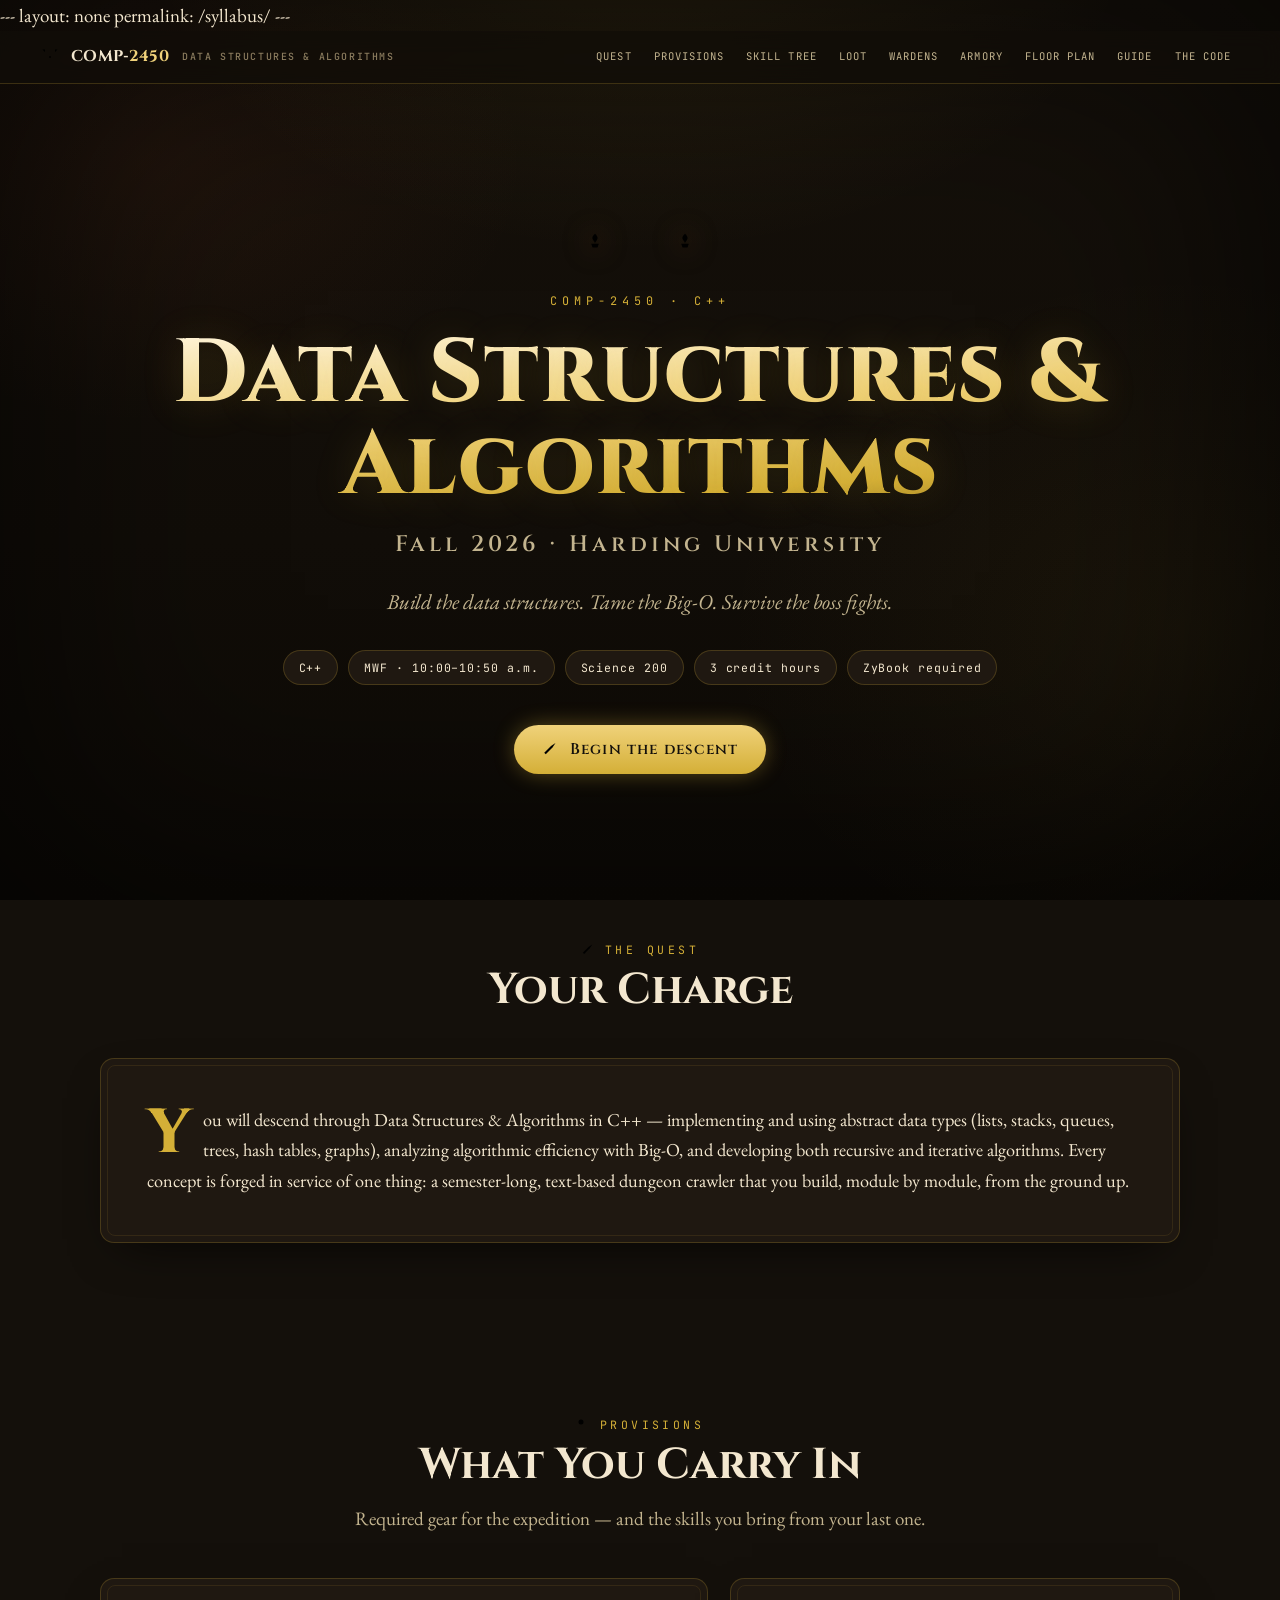
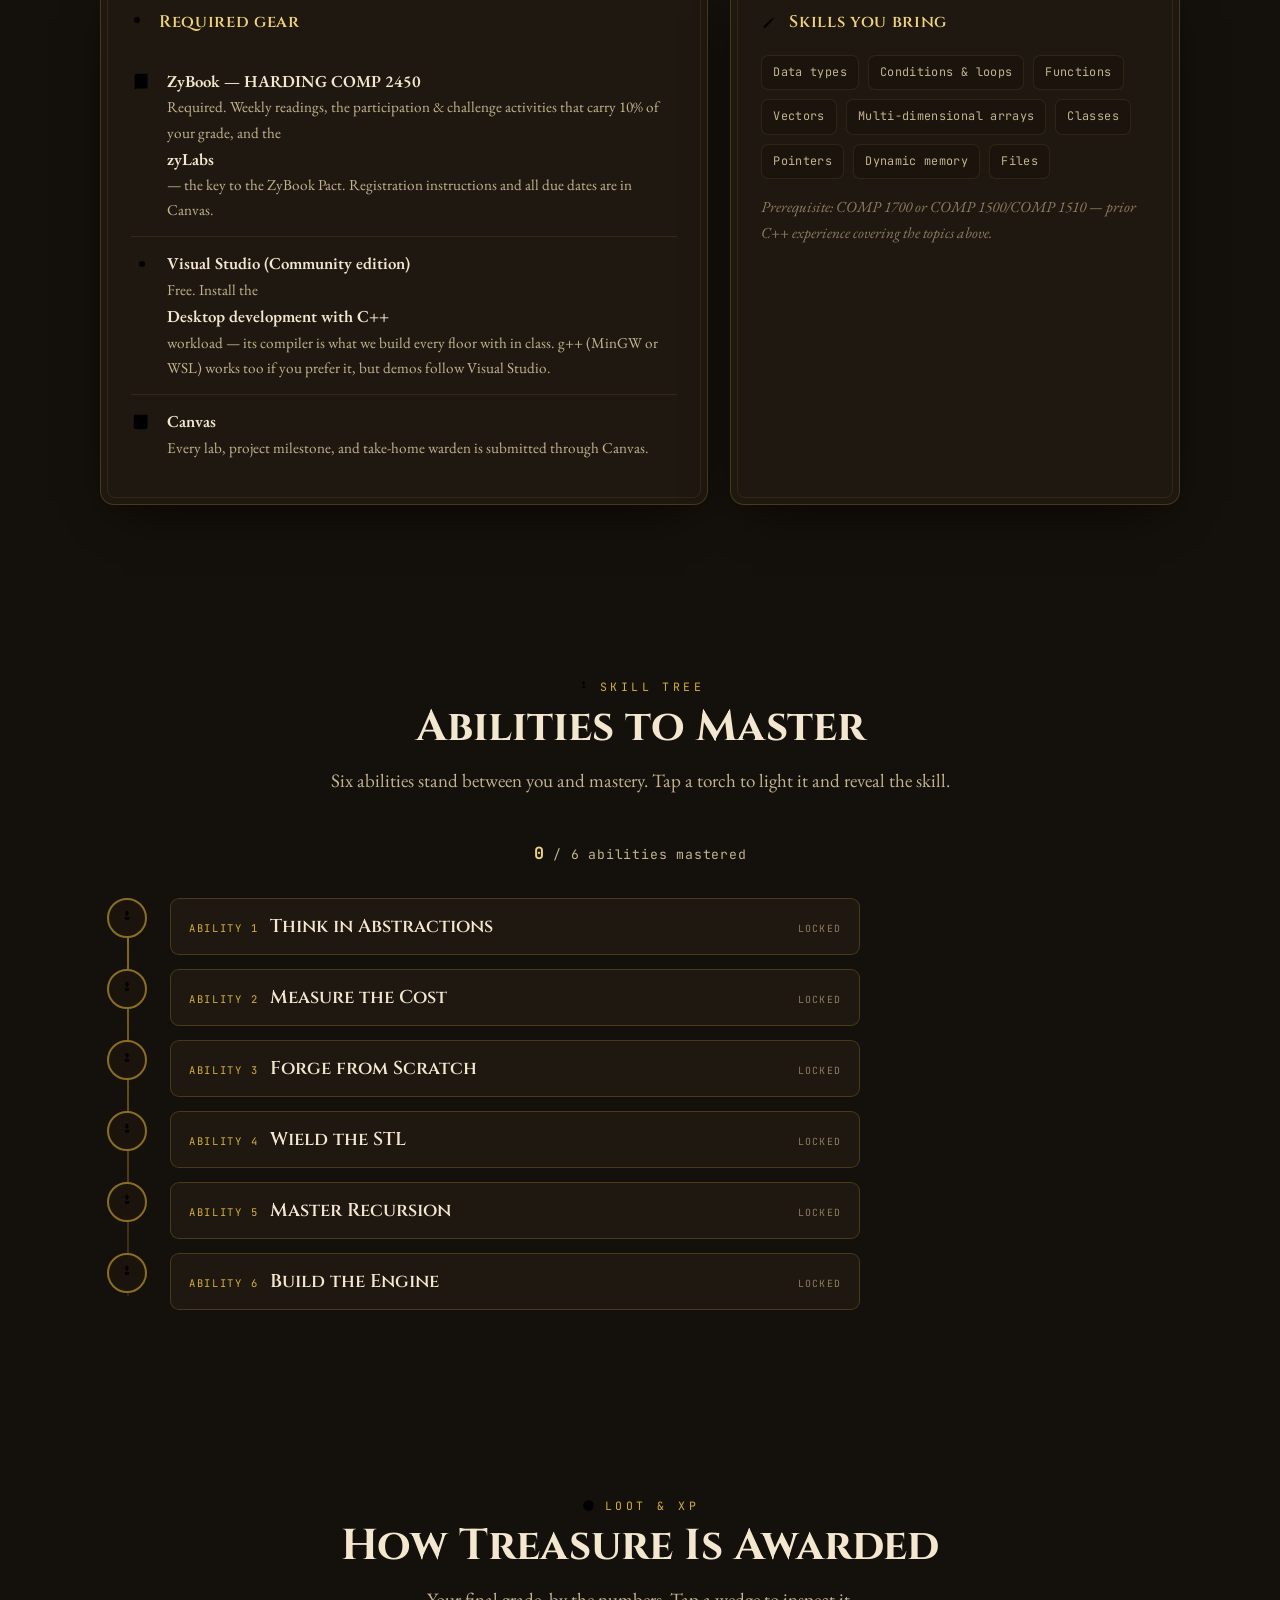
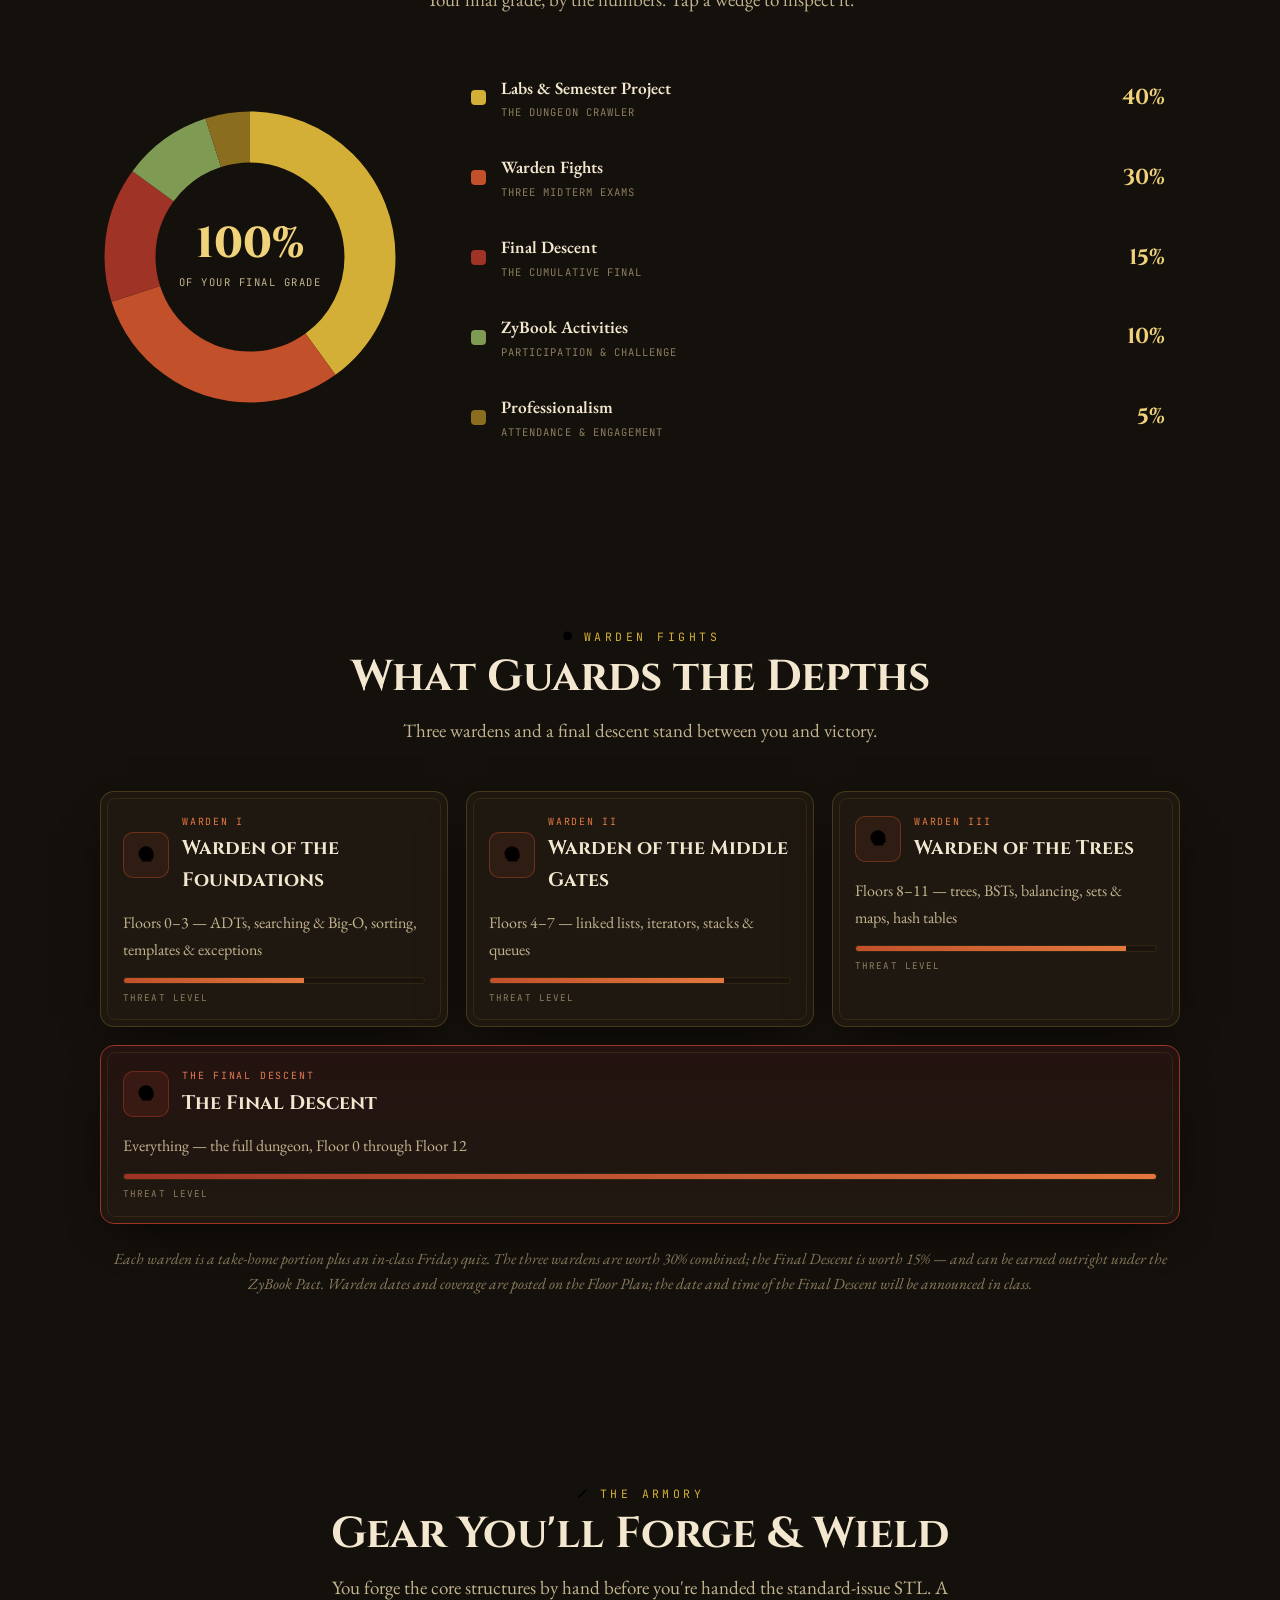
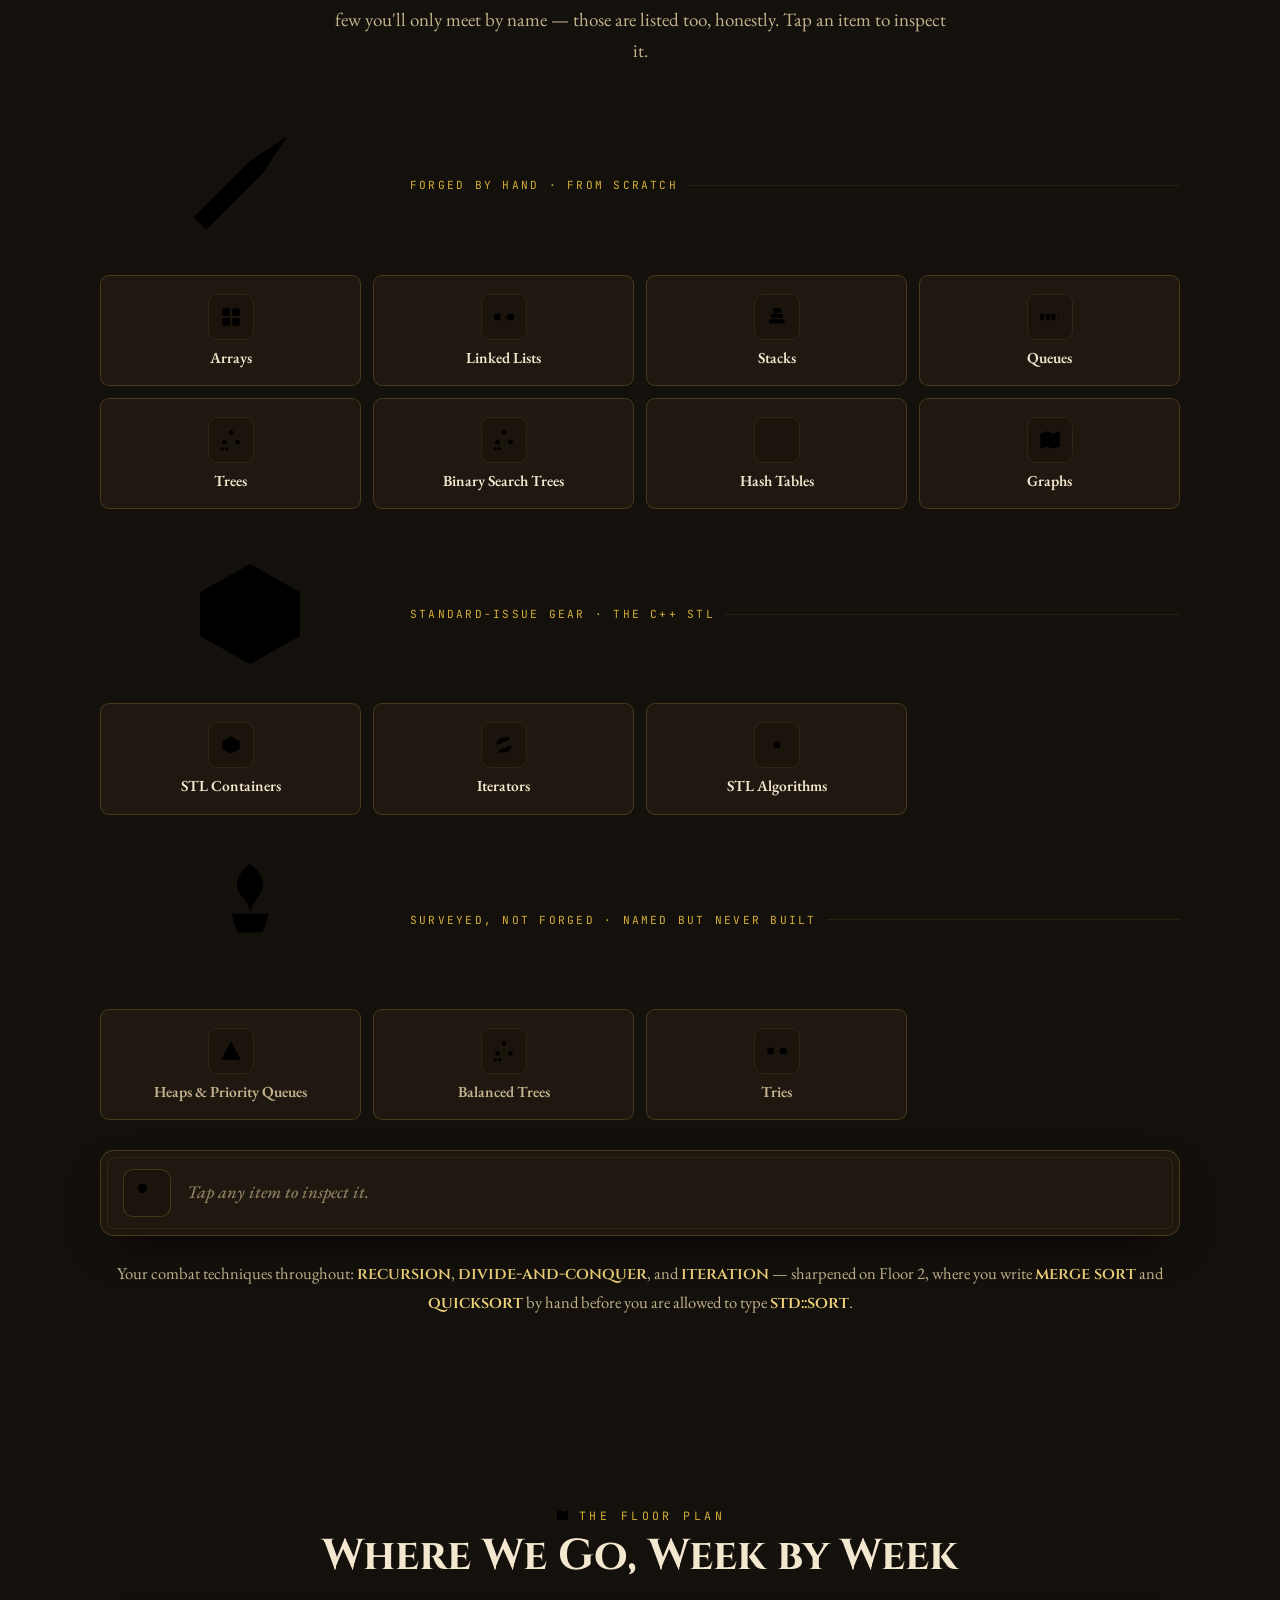
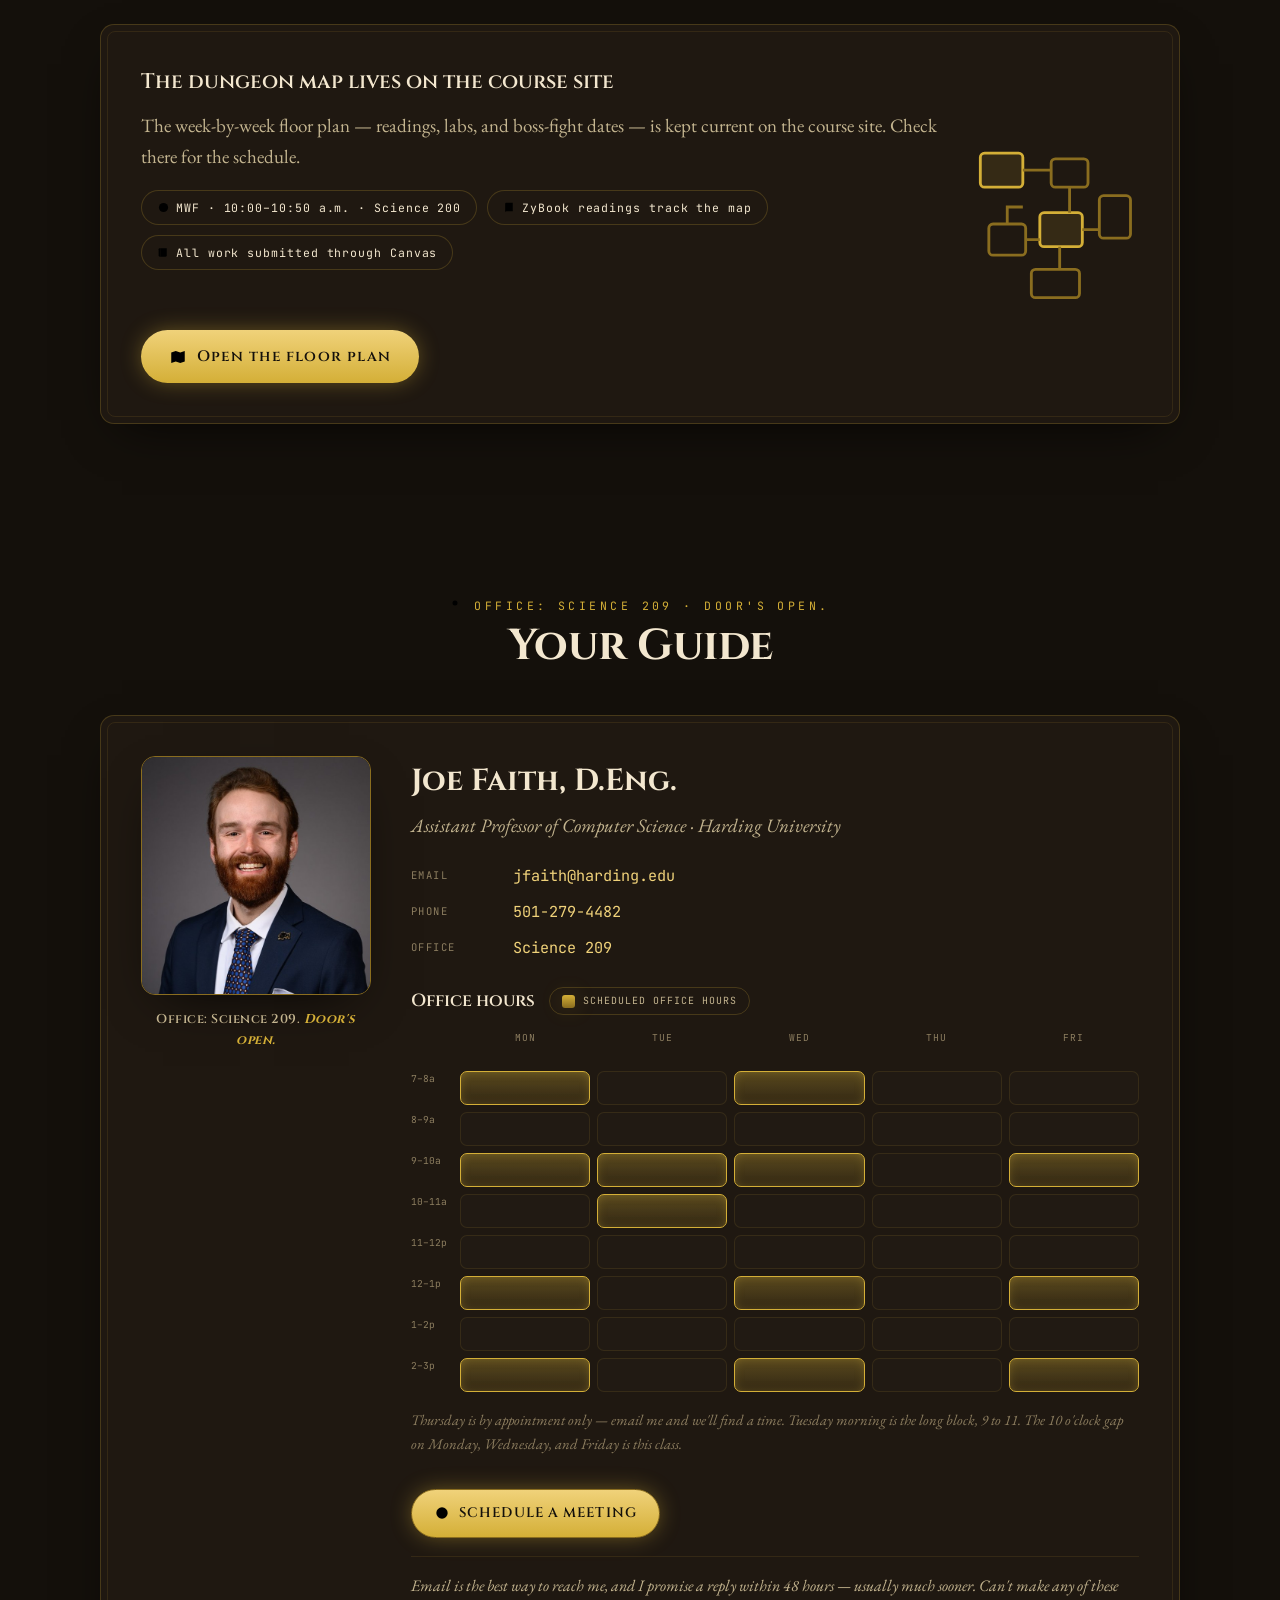
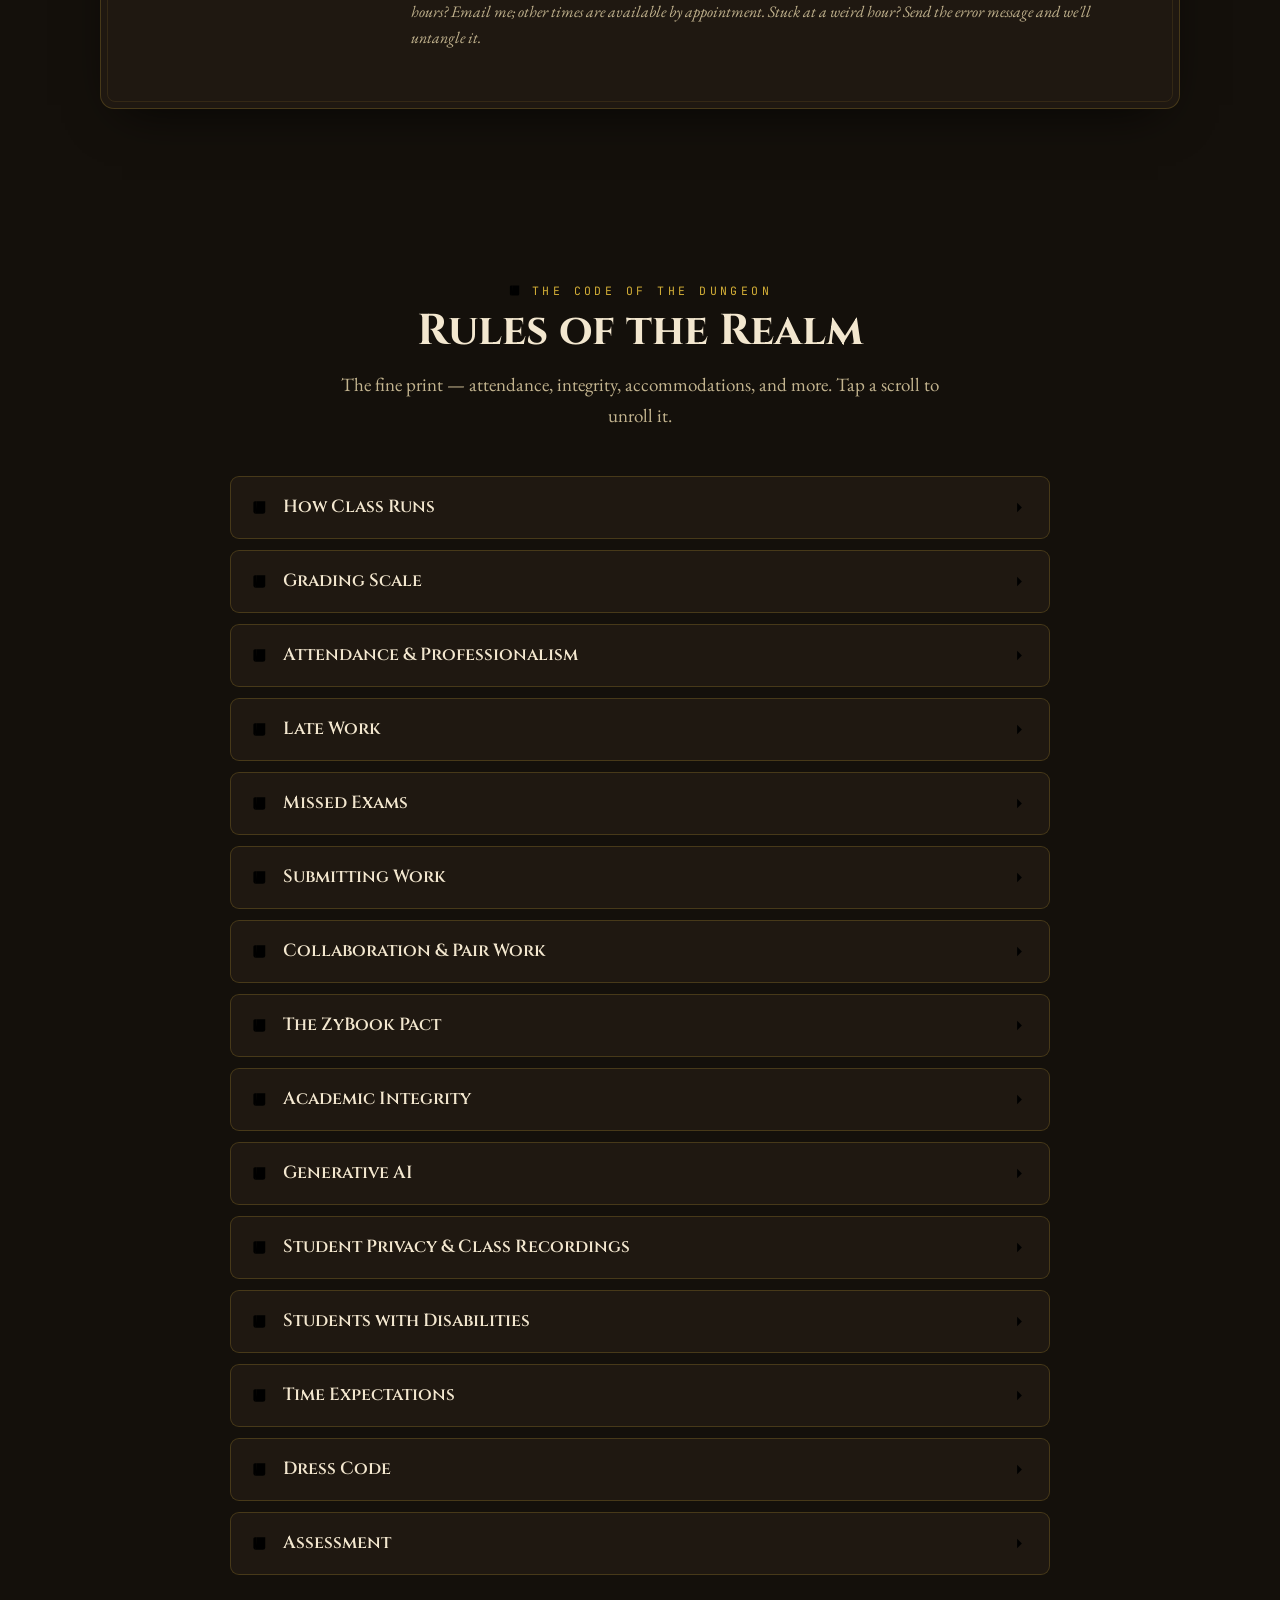
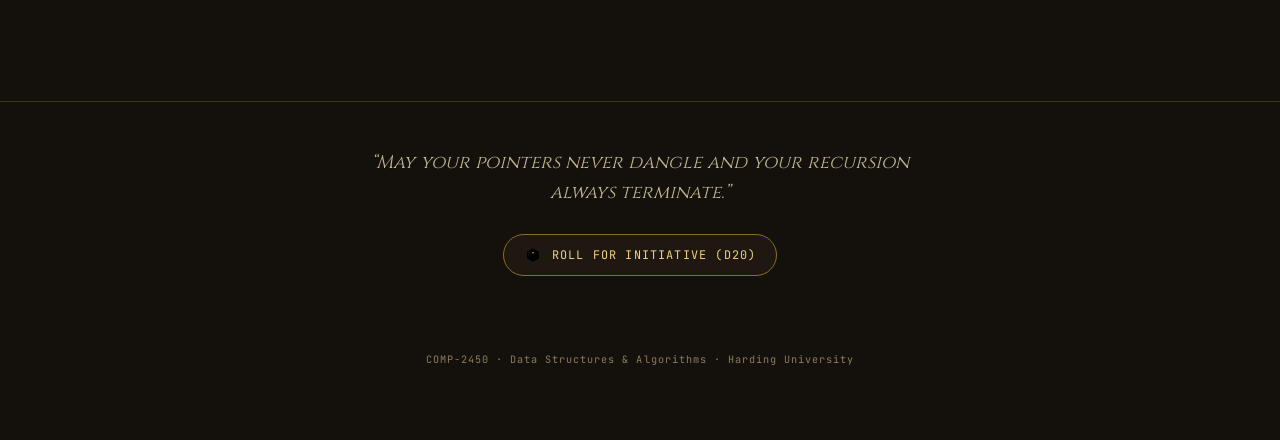
==== commit c4bb9d5f: "Syllabus: update office hours to the Fall 2026 schedule Add a 12-1p block on Monday, Wednesday, and " ====
--- a/comp2450_syllabus_fall2026.html
+++ b/comp2450_syllabus_fall2026.html
@@ -771,13 +771,13 @@
         // show when I'm not available rather than collapsing the time axis.
         slots: ["7–8a","8–9a","9–10a","10–11a","11–12p","12–1p","1–2p","2–3p"],
         byDay: {
-          Mon: ["7–8a","9–10a","2–3p"],
-          Tue: ["9–10a","10–11a","11–12p"],
-          Wed: ["7–8a","9–10a","2–3p"],
+          Mon: ["7–8a","9–10a","12–1p","2–3p"],
+          Tue: ["9–10a","10–11a"],
+          Wed: ["7–8a","9–10a","12–1p","2–3p"],
           Thu: [],
-          Fri: ["9–10a","2–3p"]
+          Fri: ["9–10a","12–1p","2–3p"]
         },
-        note: "No Thursday hours — Tuesday morning is the long block, 9 a.m. straight through to noon. The 10 o'clock gap on Monday, Wednesday, and Friday is this class."
+        note: "Thursday is by appointment only — email me and we'll find a time. Tuesday morning is the long block, 9 to 11. The 10 o'clock gap on Monday, Wednesday, and Friday is this class."
       },
       closer: "Email is the best way to reach me, and I promise a reply within 48 hours — usually much sooner. Can't make any of these hours? Email me; other times are available by appointment. Stuck at a weird hour? Send the error message and we'll untangle it."
     },
@@ -791,7 +791,7 @@
         { title:"Grading Scale", body:"Your final grade is the weighted total shown in <b>Loot &amp; XP</b>, on the standard letter scale: <b>A</b> 90–100, <b>B</b> 80–89, <b>C</b> 70–79, <b>D</b> 60–69, <b>F</b> below 60. Individual assignments may be worth different rubric point totals, but every score is normalized to a 100-point scale in Canvas, and your course grade is weighted by the assignment categories in <b>Loot &amp; XP</b> rather than by raw points. Grades are straight letters — there is no plus or minus. There is no extra credit — the points on that table are all the points there are. The one exception runs the other way: see <b>The ZyBook Pact</b> below." },
         { title:"Attendance &amp; Professionalism", body:"Attendance is required, and it is graded — it is the largest part of the 5% <b>Professionalism</b> component, along with arriving on time, taking part in the in-class programming, and carrying your share of pair and group work. You are allowed <b>three unexcused absences</b> in this 3-credit-hour class; each additional unexcused absence reduces your professionalism grade. If you have to miss for illness, a university-sponsored activity, or an emergency, email me — ahead of time when you can." },
         { title:"Late Work", body:"<p><b>Assignments</b> are accepted up to two days past the deadline at a 20% penalty. Work submitted more than two days late is not accepted without prior arrangement.</p><p><b>ZyBook activities and exams are different</b> — the two-day window does not apply to them. Due dates for the participation and challenge activities are posted in Canvas. If something is going to keep you from one of those deadlines or from an exam, email me and we will see what can be extended. Ask before the deadline, not after.</p><p><b>The zyLabs have no weekly deadline at all</b> — they run to the last day of class. See <b>The ZyBook Pact</b>.</p>" },
-        { title:"Missed Exams", body:"If you miss a warden fight or the Final Descent, email me to schedule a makeup. Do it as early as you can — and if you already know you will be away, email me <em>before</em> the exam rather than after it." },
+        { title:"Missed Exams", body:"If you miss a warden fight or the Final Descent, email me to schedule a makeup. Do it as early as you can — and if you already know you will be away, email me <em>before</em> the exam rather than after it. <b>None of this applies if you have earned the ZyBook Pact</b> — sitting out a final you already earned outright is not a missed exam, and there is nothing to schedule." },
         { title:"Submitting Work", body:"All labs, project milestones, and take-home warden work are submitted through <b>Canvas</b>. Everything you do inside the ZyBook — participation activities, challenge activities, and the zyLabs — is completed and scored there automatically, so there is nothing to submit for any of it." },
         { title:"Collaboration &amp; Pair Work", body:"<p><b>Labs and the semester project may be done in pairs.</b> If you pair up, put both names on the submission, and be sure both of you can explain every line you turn in.</p><p><b>ZyBook work is individual work, always</b> — and the zyLabs especially, since doing them on your own is the whole condition of the ZyBook Pact below. <b>Warden fights and the Final Descent are individual work.</b></p><p>When you are not sure whether a particular collaboration is allowed, ask me before you do it rather than after.</p>" },
         { title:"The ZyBook Pact", body:"<p>Finish the ZyBook's labs on your own, and you never have to sit the final.</p><p>Precisely: complete <b>every zyLab in the ZyBook to 100%</b>, working individually, at any point before the last day of class. Do that and your <b>Final Descent is recorded as 100%</b>, and sitting the exam becomes optional.</p><p><b>The zyLabs are yours to schedule.</b> They are not on the Canvas due-date calendar, and you are not held to the week we cover their chapter — work them on your own time, at whatever pace suits you, so long as every one of them stands at 100% before the last day of class. zyLabs check your code automatically, allow unlimited attempts, and are scored purely on <b>completion</b> — a zyLab is either finished or it is not. Reaching 100% asks for persistence, not brilliance.</p><p>Completion is read straight from the ZyBook report, so there is nothing to submit and nothing to ask me for.</p><p><b>Working them with anyone else forfeits the Pact.</b> This is the one piece of work in the course with no pair option, and the reason is simple — it stands in for an exam you would have sat alone.</p><p><b>Skipping them costs you nothing but the Pact.</b> They are completion-based, not a graded assignment, and they carry no weight in any category. Leave them undone and you simply sit the Final Descent alongside everyone else, for the 15% it is worth. The participation and challenge activities are a separate matter entirely: they carry their own 10% (see <b>Loot &amp; XP</b>), and they are graded that way whether or not you go after the Pact.</p><p>The offer is deliberately generous, and the reasoning is simple: a student who has worked every zyLab alone, all the way to 100%, has already written more code than the final was ever going to ask for.</p>" },
